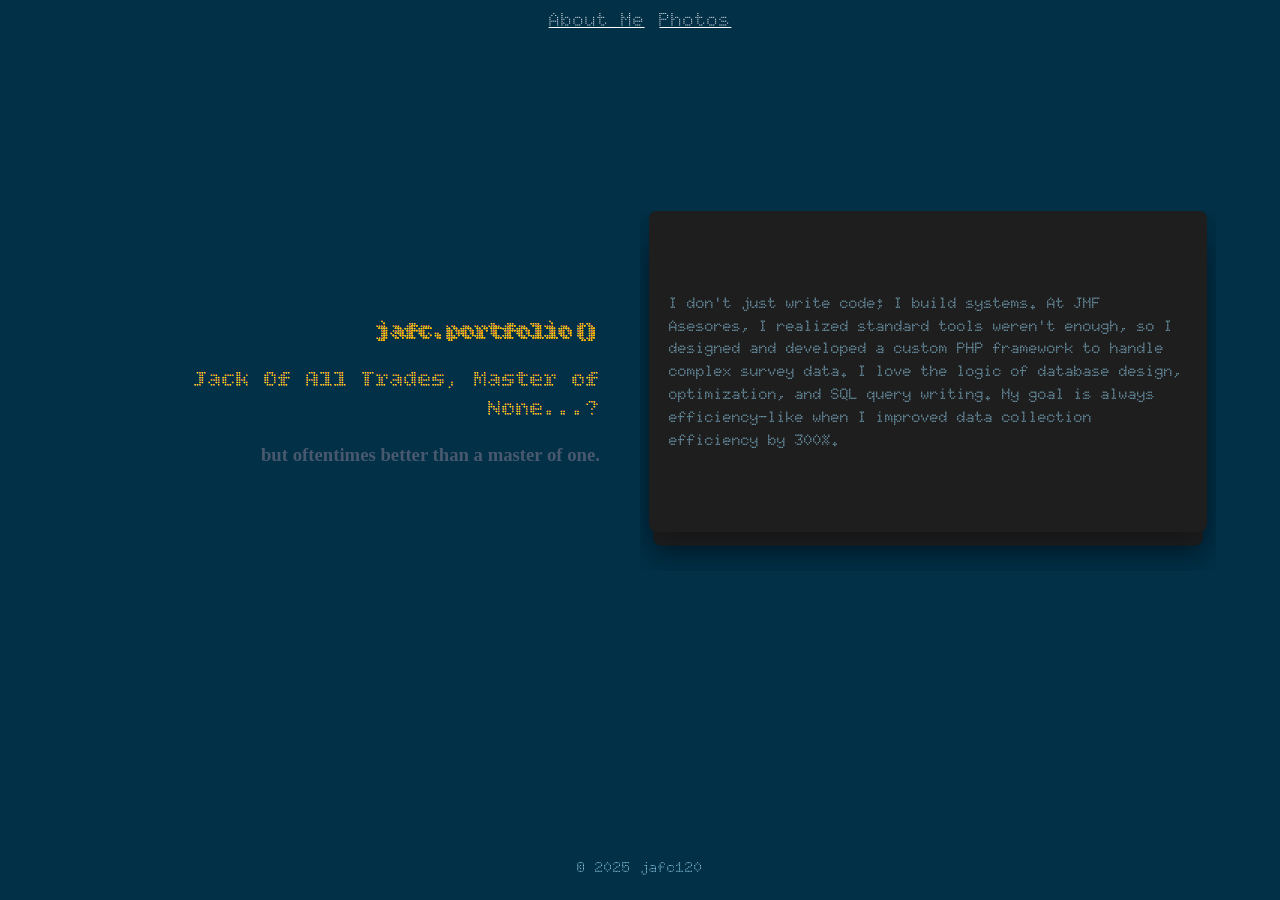
==== index.html @ a712bf57 "Refactor portfolio layout and enhance functionality with new components and styles" ====
<!DOCTYPE html>
<html lang="en">
<head>
    <meta charset="UTF-8">
    <meta name="viewport" content="width=device-width, initial-scale=1.0">
    <meta name="keywords" content="photography, wallpaper, portfolio, Jorge Flores Coronado, photo gallery, free downloads">
    <title>jafc.portfolio()</title>
    <link rel="stylesheet" href="./styles/style.css">
    <link rel="icon" type="image/x-icon" href="./assets/pixeled_phone.ico">
    <script defer src="./script/main.js"></script>
    <script src="components.js"></script>
</head>
<body>
    <app-navbar></app-navbar>
    <main class="construction about">
        <section class="intro">
            <h1>jafc.portfolio()</h1>
            <h2>Jack Of All Trades, Master of None...?</h2>
            <h3>but oftentimes better than a master of one.</h3>    
        </section>

        <section class="cards">
            <div class="code-block card">
                <p>I don't just write code; I build systems. At JMF Asesores, I realized standard tools weren't enough, so I designed and developed a custom PHP framework to handle complex survey data. I love the logic of database design, optimization, and SQL query writing. My goal is always efficiency—like when I improved data collection efficiency by 300%.</p>
            </div>
            <div class="code-block card">
                <p>Software doesn't exist in a vacuum. My background isn't just in syntax, but in strategy. I’ve led logistics for expeditions involving over 500 volunteers and managed social media strategies that boosted online presence by 60%. I understand that a great application must solve a business problem, whether that's reducing client downtime or streamlining inventory management.</p>
            </div>
            <div class="code-block card">
                <p>This site started as a place for my photography because I believe in the power of visuals. In my professional work, I apply this to UI/UX design. I led the complete redesign of a company website, focusing on responsiveness and accessibility. I bridge the gap between how an application works and how it feels.</p>
            </div>
        </section>
    </main>    

    <section class="gallery-wrapper" id="master-gallery-container">
    </section>
</body>
<footer>
    <p>© 2025 jafc120</p>
</footer>
</html>
---- styles/style.css ----
@import url("https://fonts.googleapis.com/css2?family=Bitcount+Ink:wght@100..900&family=Doto:wght@100..900&display=swap");
.code-block {
  background: #1e1e1e;
  color: #d4d4d4;
  font-family: "Fira Code", "Consolas", monospace;
  padding: 1rem;
  border-radius: 8px;
  overflow-x: auto;
  line-height: 1.5;
  font-size: 0.95rem;
  white-space: pre-wrap;
  word-break: break-word;
}
.code-block .keyword {
  color: #569cd6;
}
.code-block .string {
  color: #ce9178;
}
.code-block .function {
  color: #dcdcaa;
}
.code-block .comment {
  color: #6a9955;
  font-style: italic;
}
.code-block .number {
  color: #b5cea8;
}

html {
  background-color: #023047;
}

h1, h2 {
  font-family: "Bitcount Ink", system-ui;
  font-weight: 300;
}

h3 {
  color: rgba(128, 122, 142, 0.5607843137);
}

h1 {
  text-shadow: 2px 2px #FFB703;
}

span, p {
  font-family: "Doto", sans-serif;
  font-weight: 600;
  color: #8ECAE6;
}

a {
  font-family: "Doto", sans-serif;
}

nav {
  font-size: 1.2em;
}
nav a:hover {
  text-shadow: 2px 2px #FFB703;
  font-size: 1.25em;
  transition: all 0.2s ease-in-out;
}

body {
  display: flex;
  justify-content: center;
  flex-direction: column;
  align-items: center;
}
body .construction {
  width: 90vw;
}
body .construction span {
  margin: 5px 0;
}
body .construction code {
  font-family: "Doto", sans-serif;
  background-color: none;
}
body .about {
  display: grid;
  grid-template-columns: 1fr 1fr;
  margin: 20vh 0;
}
body .about .intro {
  margin: auto 40px;
  text-align: right;
}
body .about .cards {
  position: relative;
  height: 360px;
  overflow: hidden;
}
body .about .cards .card {
  position: absolute;
  left: 0;
  right: 0;
  margin: 0 auto;
  width: 90%;
  max-width: 560px;
  padding: 20px;
  border-radius: 8px;
  box-shadow: 0 10px 30px rgba(0, 0, 0, 0.25);
  transition: transform 320ms cubic-bezier(0.2, 0.9, 0.2, 1), opacity 320ms ease, z-index 0ms linear 320ms;
  will-change: transform, opacity;
  pointer-events: none;
}
body .about .cards .card:first-child {
  pointer-events: auto;
}
body .about .cards .card:nth-child(1) {
  transform: translateY(0) scale(1);
  z-index: 6;
  opacity: 1;
}
body .about .cards .card:nth-child(2) {
  transform: translateY(16px) scale(0.985);
  z-index: 5;
  opacity: 0.95;
}
body .about .cards .card:nth-child(3) {
  transform: translateY(34px) scale(0.97);
  z-index: 4;
  opacity: 0.9;
}
body .about .cards .card:nth-child(4) {
  transform: translateY(54px) scale(0.955);
  z-index: 3;
  opacity: 0.8;
}
body .about .cards .card:nth-child(n+5) {
  transform: translateY(74px) scale(0.94);
  z-index: 2;
  opacity: 0.7;
}
body .about .cards.is-animating .card {
  transition-duration: 360ms;
}
body .gallery-wrapper {
  width: 90vw;
  margin: 0 auto;
}
@media (min-width: 700px) {
  body .gallery-wrapper {
    display: flex;
    gap: 4vw;
  }
}
@media (min-width: 700px) {
  body .gallery-wrapper .gallery-section {
    width: 25vw;
    display: flex;
    flex-direction: column;
  }
}
body .gallery-wrapper .gallery-section .gallery-header {
  display: flex;
  justify-content: space-between;
  align-items: center;
}
body .gallery-wrapper .gallery-section .gallery-header h1 {
  font-size: 2.5em;
}
body .gallery-wrapper .gallery-section .gallery-header .scroll-btn {
  background-color: rgb(3.397260274, 81.5342465753, 120.602739726);
  color: #8ECAE6;
  border: none;
  width: 40px;
  height: 40px;
  border-radius: 50%;
  font-size: 1.2em;
  cursor: pointer;
  margin-left: 10px;
  transition: background-color 0.2s;
}
body .gallery-wrapper .gallery-section .gallery-header .scroll-btn:hover {
  background-color: #FB8500;
  color: #023047;
}
body .gallery-wrapper .gallery-section .gallery-scroller {
  display: flex;
  overflow-x: scroll;
  scroll-snap-type: x mandatory;
  padding: 0 20px;
  flex-wrap: nowrap;
  -ms-overflow-style: none;
  scrollbar-width: none;
}
body .gallery-wrapper .gallery-section .gallery-scroller::-webkit-scrollbar {
  display: none;
}
body .gallery-wrapper .gallery-section .gallery-scroller .gallery-item {
  flex-shrink: 0;
  width: 100%;
  height: 100%;
  scroll-snap-align: center;
  background-color: rgb(2.698630137, 64.7671232877, 95.801369863);
  border-radius: 10px 10px 0 0;
  overflow: hidden;
  display: flex;
  flex-direction: column;
}
body .gallery-wrapper .gallery-section .gallery-scroller .gallery-item img {
  width: 100%;
  height: 100%;
  object-fit: cover;
}
body .gallery-wrapper .gallery-section .gallery-scroller .gallery-item .download-btn {
  padding: 10px;
  background-color: #FB8500;
  color: #023047;
  text-align: center;
  text-decoration: none;
  font-weight: 600;
  opacity: 0.8;
  transition: opacity 0.3s;
}
body .gallery-wrapper .gallery-section .gallery-scroller .gallery-item .download-btn:hover {
  opacity: 1;
}

footer {
  text-align: center;
  padding: 10px 0;
  color: #8ECAE6;
  font-family: "Doto", sans-serif;
  font-size: 0.9em;
  margin-top: 20px;
  position: fixed;
  bottom: 0;
}/*# sourceMappingURL=style.css.map */
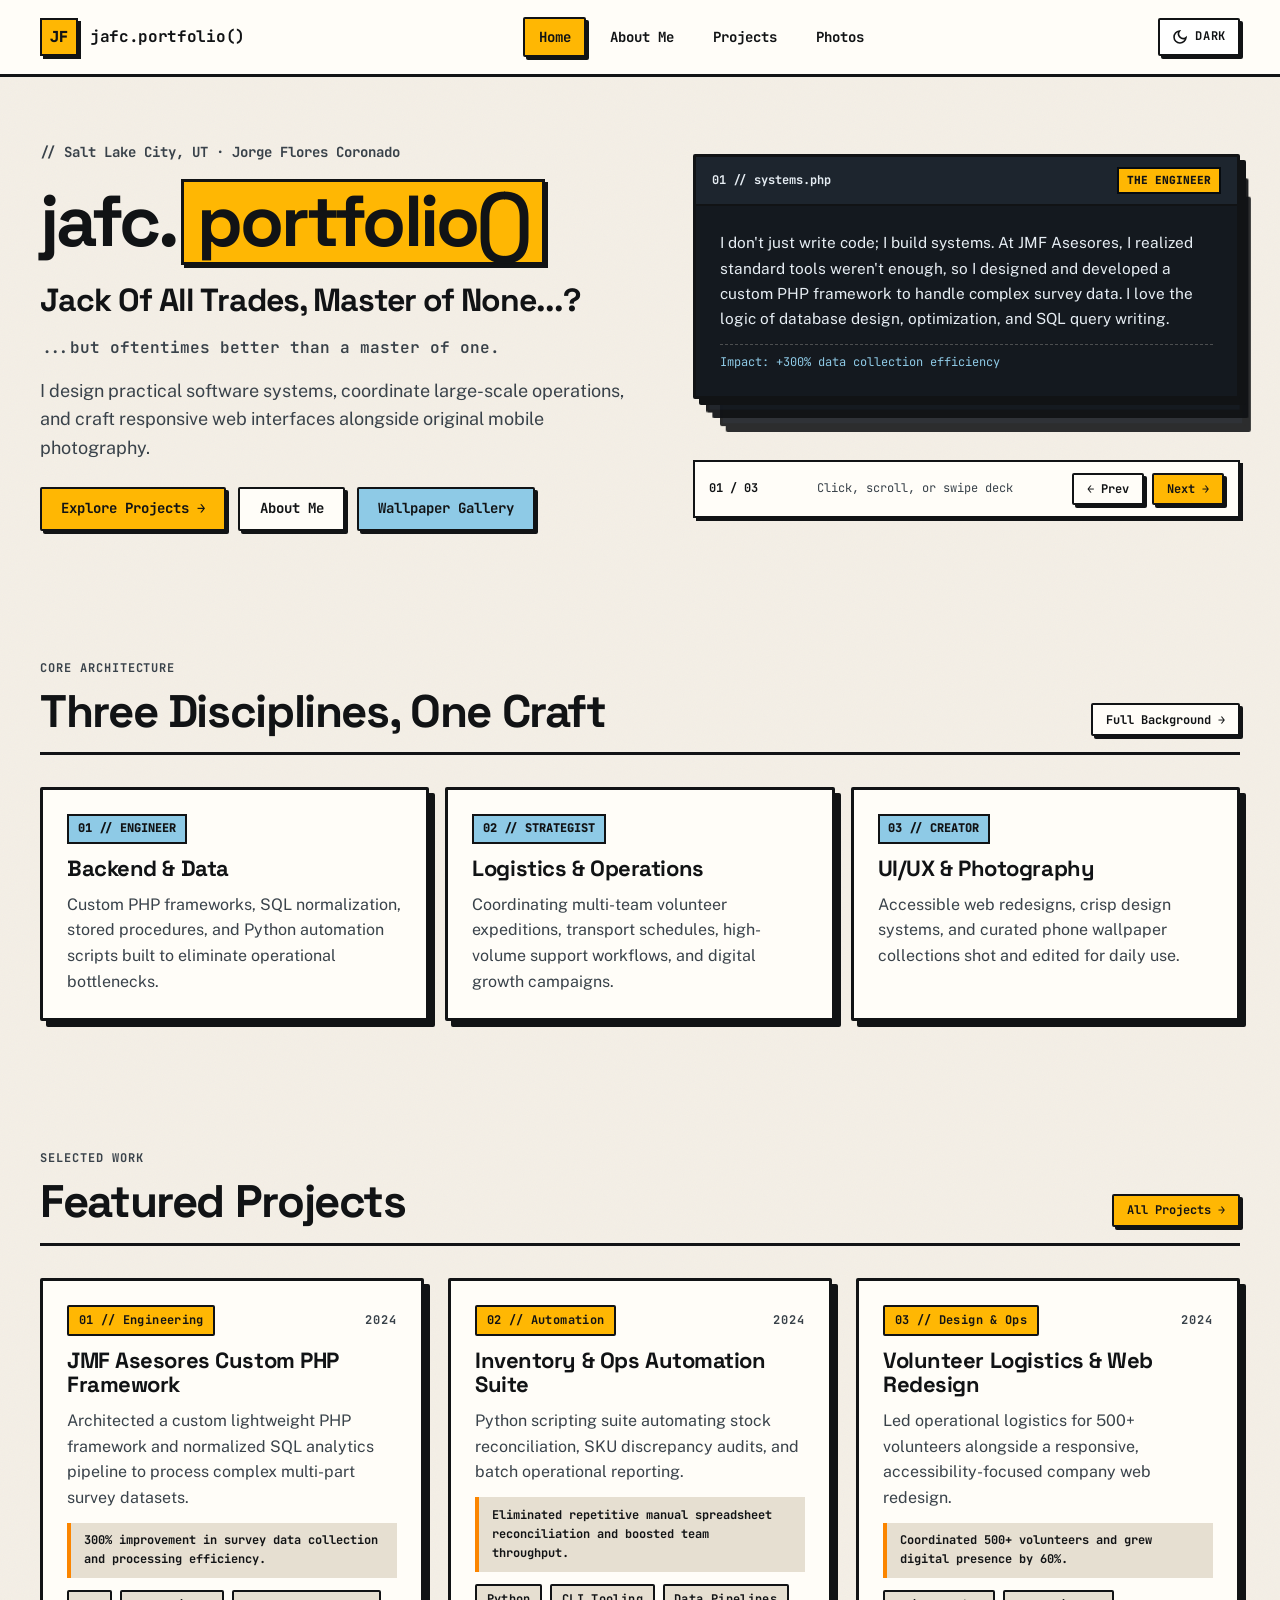
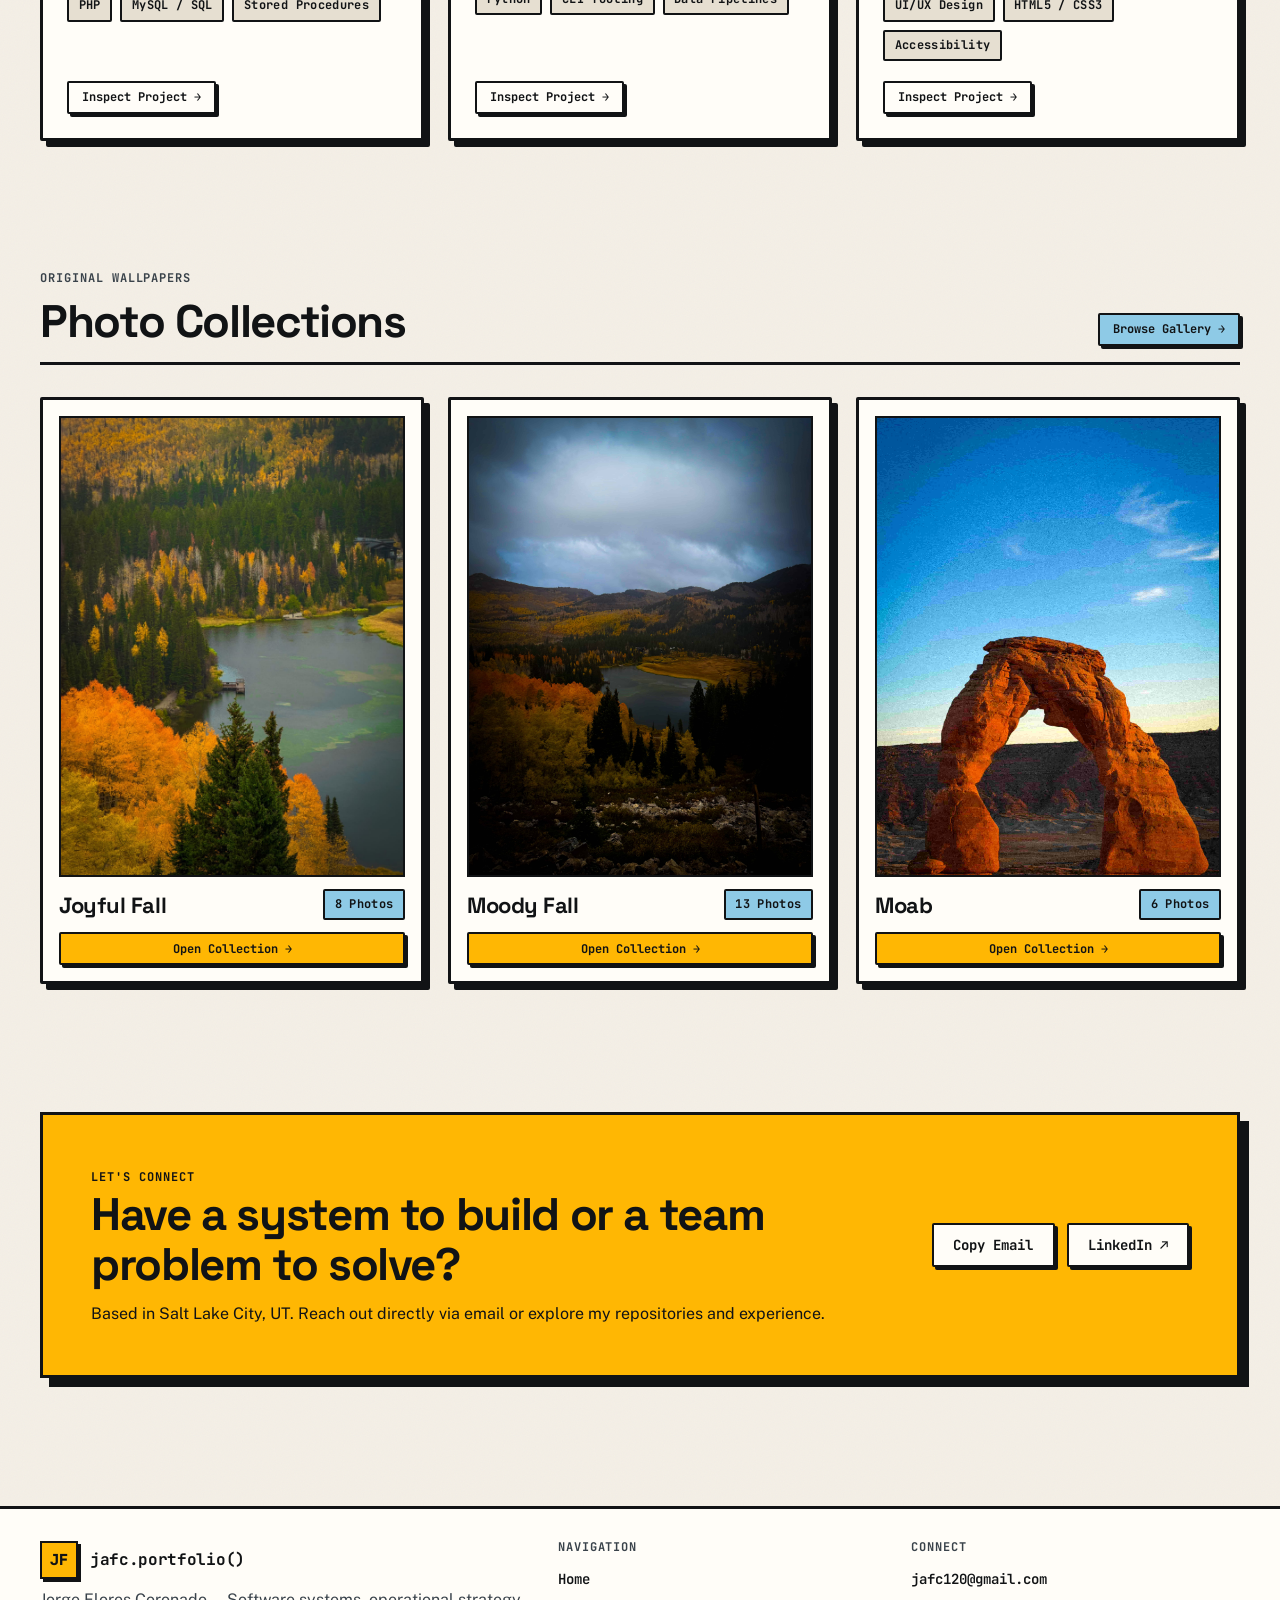
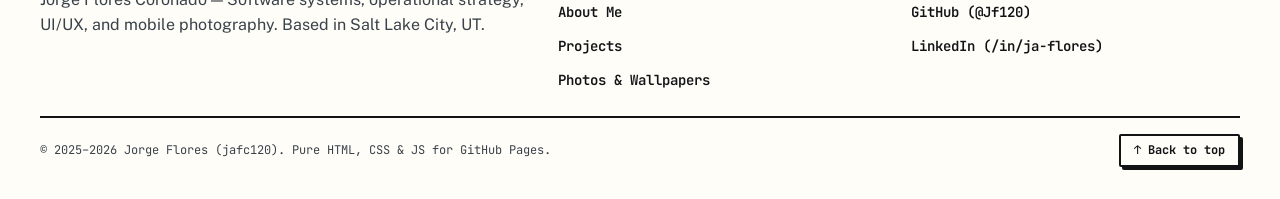
==== commit 94173ce8: "feat: rebuild portfolio with Neo-Brutalist CSS, light/dark mode, About Me and Projects pages" ====
--- a/index.html
+++ b/index.html
@@ -1,41 +1,210 @@
 <!DOCTYPE html>
-<html lang="en">
+<html lang="en" id="top">
 <head>
-    <meta charset="UTF-8">
-    <meta name="viewport" content="width=device-width, initial-scale=1.0">
-    <meta name="keywords" content="photography, wallpaper, portfolio, Jorge Flores Coronado, photo gallery, free downloads">
-    <title>jafc.portfolio()</title>
-    <link rel="stylesheet" href="./styles/style.css">
-    <link rel="icon" type="image/x-icon" href="./assets/pixeled_phone.ico">
-    <script defer src="./script/main.js"></script>
-    <script src="components.js"></script>
+  <meta charset="UTF-8">
+  <meta name="viewport" content="width=device-width, initial-scale=1.0">
+  <meta name="description" content="Jorge Flores Coronado (jafc120) — Software engineer, operational strategist, UI/UX designer, and mobile photographer based in Salt Lake City, UT.">
+  <meta name="keywords" content="Jorge Flores Coronado, jafc120, portfolio, software engineer, neo brutalist, photography, wallpapers, full stack">
+  <title>Home | jafc.portfolio() — Jorge Flores</title>
+  <link rel="icon" type="image/x-icon" href="./assets/pixeled_phone.ico">
+  <link rel="preconnect" href="https://fonts.googleapis.com">
+  <link rel="preconnect" href="https://fonts.gstatic.com" crossorigin>
+  <link rel="stylesheet" href="https://fonts.googleapis.com/css2?family=JetBrains+Mono:wght@500;700;800&family=Public+Sans:wght@400;500;600;700&family=Space+Grotesk:wght@600;700&display=swap">
+  <script src="./js/theme.js"></script>
+  <link rel="stylesheet" href="./css/tokens.css">
+  <link rel="stylesheet" href="./css/base.css">
+  <link rel="stylesheet" href="./css/components.css">
+  <link rel="stylesheet" href="./css/pages.css">
+  <script defer src="./js/utils.js"></script>
+  <script defer src="./js/components.js"></script>
+  <script defer src="./js/card-stack.js"></script>
+  <script defer src="./js/home.js"></script>
 </head>
 <body>
-    <app-navbar></app-navbar>
-    <main class="construction about">
-        <section class="intro">
-            <h1>jafc.portfolio()</h1>
-            <h2>Jack Of All Trades, Master of None...?</h2>
-            <h3>but oftentimes better than a master of one.</h3>    
-        </section>
-
-        <section class="cards">
-            <div class="code-block card">
-                <p>I don't just write code; I build systems. At JMF Asesores, I realized standard tools weren't enough, so I designed and developed a custom PHP framework to handle complex survey data. I love the logic of database design, optimization, and SQL query writing. My goal is always efficiency—like when I improved data collection efficiency by 300%.</p>
+  <a class="skip-link" href="#main-content">Skip to main content</a>
+  <app-navbar></app-navbar>
+
+  <main id="main-content">
+    <section class="hero-section">
+      <div class="container hero-grid">
+        <div class="hero-copy">
+          <span class="hero-kicker">// Salt Lake City, UT · Jorge Flores Coronado</span>
+          <h1 class="hero-title">
+            jafc.<span class="hero-title-mark">portfolio()</span>
+          </h1>
+          <h2 class="hero-subtitle">Jack Of All Trades, Master of None...?</h2>
+          <p class="hero-tagline">...but oftentimes better than a master of one.</p>
+          <p class="hero-lead">
+            I design practical software systems, coordinate large-scale operations, and craft responsive
+            web interfaces alongside original mobile photography.
+          </p>
+          <div class="hero-cta-group">
+            <a class="btn btn-primary" href="./projects.html">Explore Projects →</a>
+            <a class="btn btn-surface" href="./about.html">About Me</a>
+            <a class="btn btn-secondary" href="./photos.html">Wallpaper Gallery</a>
+          </div>
+        </div>
+
+        <div class="card-stack-region" aria-label="Interactive discipline card deck">
+          <div class="cards" aria-live="polite" aria-label="Scroll, swipe, click, or use arrow keys to cycle cards">
+            <article class="card" data-card-index="01">
+              <div class="card-header-bar">
+                <span>01 // systems.php</span>
+                <span class="card-role-badge">THE ENGINEER</span>
+              </div>
+              <div class="card-body">
+                <p>
+                  I don't just write code; I build systems. At JMF Asesores, I realized standard tools
+                  weren't enough, so I designed and developed a custom PHP framework to handle complex
+                  survey data. I love the logic of database design, optimization, and SQL query writing.
+                </p>
+                <div class="card-metric-line">Impact: +300% data collection efficiency</div>
+              </div>
+            </article>
+
+            <article class="card" data-card-index="02">
+              <div class="card-header-bar">
+                <span>02 // logistics.ops</span>
+                <span class="card-role-badge">THE STRATEGIST</span>
+              </div>
+              <div class="card-body">
+                <p>
+                  Software doesn't exist in a vacuum. My background isn't just in syntax, but in strategy.
+                  I've led logistics for expeditions involving over 500 volunteers and managed social media
+                  strategies that boosted online presence by 60%.
+                </p>
+                <div class="card-metric-line">Impact: 500+ volunteers coordinated · 98% FCR</div>
+              </div>
+            </article>
+
+            <article class="card" data-card-index="03">
+              <div class="card-header-bar">
+                <span>03 // visual.css</span>
+                <span class="card-role-badge">THE CREATOR</span>
+              </div>
+              <div class="card-body">
+                <p>
+                  This site started as a place for my photography because I believe in the power of visuals.
+                  In my professional work, I apply this to UI/UX design—leading complete company website
+                  redesigns focused on responsiveness and accessibility.
+                </p>
+                <div class="card-metric-line">Focus: Accessible interfaces &amp; 27 mobile wallpapers</div>
+              </div>
+            </article>
+          </div>
+
+          <div class="deck-controls">
+            <span class="deck-counter" id="stack-counter">01 / 03</span>
+            <span class="deck-hint">Click, scroll, or swipe deck</span>
+            <div class="deck-btns">
+              <button type="button" id="stack-prev-btn" class="btn btn-sm btn-surface" aria-label="Previous discipline card">
+                ← Prev
+              </button>
+              <button type="button" id="stack-next-btn" class="btn btn-sm btn-primary" aria-label="Next discipline card">
+                Next →
+              </button>
             </div>
-            <div class="code-block card">
-                <p>Software doesn't exist in a vacuum. My background isn't just in syntax, but in strategy. I’ve led logistics for expeditions involving over 500 volunteers and managed social media strategies that boosted online presence by 60%. I understand that a great application must solve a business problem, whether that's reducing client downtime or streamlining inventory management.</p>
-            </div>
-            <div class="code-block card">
-                <p>This site started as a place for my photography because I believe in the power of visuals. In my professional work, I apply this to UI/UX design. I led the complete redesign of a company website, focusing on responsiveness and accessibility. I bridge the gap between how an application works and how it feels.</p>
-            </div>
-        </section>
-    </main>    
-
-    <section class="gallery-wrapper" id="master-gallery-container">
-    </section>
+          </div>
+        </div>
+      </div>
+    </section>
+
+    <section class="section" aria-labelledby="pillars-heading">
+      <div class="container">
+        <div class="section-header">
+          <div class="section-header-copy">
+            <span class="eyebrow">Core Architecture</span>
+            <h2 id="pillars-heading">Three Disciplines, One Craft</h2>
+          </div>
+          <a class="btn btn-sm btn-surface" href="./about.html">Full Background →</a>
+        </div>
+
+        <div class="pillars-strip">
+          <article class="nb-card pillar-card">
+            <span class="pillar-index">01 // ENGINEER</span>
+            <h3>Backend &amp; Data</h3>
+            <p>
+              Custom PHP frameworks, SQL normalization, stored procedures, and Python automation scripts
+              built to eliminate operational bottlenecks.
+            </p>
+          </article>
+
+          <article class="nb-card pillar-card">
+            <span class="pillar-index">02 // STRATEGIST</span>
+            <h3>Logistics &amp; Operations</h3>
+            <p>
+              Coordinating multi-team volunteer expeditions, transport schedules, high-volume support
+              workflows, and digital growth campaigns.
+            </p>
+          </article>
+
+          <article class="nb-card pillar-card">
+            <span class="pillar-index">03 // CREATOR</span>
+            <h3>UI/UX &amp; Photography</h3>
+            <p>
+              Accessible web redesigns, crisp design systems, and curated phone wallpaper collections
+              shot and edited for daily use.
+            </p>
+          </article>
+        </div>
+      </div>
+    </section>
+
+    <section class="section" aria-labelledby="featured-projects-heading">
+      <div class="container">
+        <div class="section-header">
+          <div class="section-header-copy">
+            <span class="eyebrow">Selected Work</span>
+            <h2 id="featured-projects-heading">Featured Projects</h2>
+          </div>
+          <a class="btn btn-sm btn-primary" href="./projects.html">All Projects →</a>
+        </div>
+
+        <div class="featured-grid" id="home-featured-projects">
+          <div class="nb-card"><p>Loading featured projects...</p></div>
+        </div>
+      </div>
+    </section>
+
+    <section class="section" aria-labelledby="featured-photos-heading">
+      <div class="container">
+        <div class="section-header">
+          <div class="section-header-copy">
+            <span class="eyebrow">Original Wallpapers</span>
+            <h2 id="featured-photos-heading">Photo Collections</h2>
+          </div>
+          <a class="btn btn-sm btn-secondary" href="./photos.html">Browse Gallery →</a>
+        </div>
+
+        <div class="featured-grid" id="home-gallery-preview">
+          <div class="nb-card"><p>Loading wallpaper collections...</p></div>
+        </div>
+      </div>
+    </section>
+
+    <section class="section" aria-label="Contact call to action">
+      <div class="container">
+        <div class="cta-banner">
+          <div>
+            <span class="eyebrow" style="color: #111315;">Let's Connect</span>
+            <h2>Have a system to build or a team problem to solve?</h2>
+            <p style="margin-top: 0.75rem;">
+              Based in Salt Lake City, UT. Reach out directly via email or explore my repositories and experience.
+            </p>
+          </div>
+          <div class="cta-actions">
+            <button type="button" class="btn btn-surface" data-copy-email="jafc120@gmail.com">
+              Copy Email
+            </button>
+            <a class="btn btn-surface" href="https://www.linkedin.com/in/ja-flores/" target="_blank" rel="noopener noreferrer">
+              LinkedIn ↗
+            </a>
+          </div>
+        </div>
+      </div>
+    </section>
+  </main>
+
+  <app-footer></app-footer>
 </body>
-<footer>
-    <p>© 2025 jafc120</p>
-</footer>
 </html>
--- a/css/tokens.css
+++ b/css/tokens.css
@@ -0,0 +1,116 @@
+/* ==========================================================================
+   Design Tokens — Neo-Brutalist Portfolio System
+   Light ("Warm Paper & Ink") & Dark ("Abyssal Slate & Amber") Themes
+   ========================================================================== */
+
+:root {
+  /* Typography */
+  --font-display: 'Space Grotesk', system-ui, -apple-system, sans-serif;
+  --font-body: 'Public Sans', system-ui, -apple-system, sans-serif;
+  --font-mono: 'JetBrains Mono', ui-monospace, 'Cascadia Code', monospace;
+
+  /* Type Scale */
+  --text-xs: 0.75rem;
+  --text-sm: 0.875rem;
+  --text-base: 1rem;
+  --text-lg: 1.125rem;
+  --text-xl: 1.375rem;
+  --text-2xl: clamp(1.5rem, 2.5vw, 2rem);
+  --text-3xl: clamp(2rem, 4vw, 2.85rem);
+  --text-hero: clamp(2.5rem, 6vw, 4.5rem);
+
+  /* Spacing Scale */
+  --space-1: 0.25rem;
+  --space-2: 0.5rem;
+  --space-3: 0.75rem;
+  --space-4: 1rem;
+  --space-5: 1.5rem;
+  --space-6: 2rem;
+  --space-8: 3rem;
+  --space-10: 4rem;
+  --space-12: 5.5rem;
+
+  /* Layout */
+  --container-max: 1200px;
+  --header-height: 74px;
+
+  /* Neo-Brutalist Geometry */
+  --border-width: 2.5px;
+  --border-heavy: 3px;
+  --radius-none: 0px;
+  --radius-sm: 2px;
+  --radius-md: 4px;
+
+  /* Shadows */
+  --shadow-sm: 3px 3px 0 var(--shadow-color);
+  --shadow-md: 6px 6px 0 var(--shadow-color);
+  --shadow-lg: 9px 9px 0 var(--shadow-color);
+  --shadow-hover: 8px 8px 0 var(--shadow-color);
+
+  /* Transitions */
+  --ease-snappy: cubic-bezier(0.2, 0.9, 0.2, 1);
+  --transition-fast: 140ms var(--ease-snappy);
+  --transition-med: 260ms var(--ease-snappy);
+
+  /* Brand Accents (Consistent High-Contrast Identity) */
+  --accent-amber: #ffb703;
+  --accent-orange: #fb8500;
+  --accent-sky: #8ecae6;
+  --accent-teal: #219ebc;
+  --accent-navy: #023047;
+  --accent-green: #2a9d8f;
+  --accent-red: #e63946;
+
+  /* Default Light Theme Tokens */
+  --bg-page: #f4efe6;
+  --bg-surface: #fffdf8;
+  --bg-muted: #e6dfd1;
+  --bg-elevated: #ffffff;
+
+  --ink-primary: #111315;
+  --ink-secondary: #39424a;
+  --ink-on-accent: #111315;
+  --ink-on-dark: #f4efe6;
+
+  --border-color: #111315;
+  --shadow-color: #111315;
+
+  --focus-ring: #fb8500;
+
+  /* Code Window Tokens */
+  --code-bg: #14191f;
+  --code-header: #1d252e;
+  --code-text: #e6edf3;
+  --code-comment: #7d9685;
+  --code-keyword: #8ecae6;
+  --code-string: #ffb703;
+  --code-function: #fb8500;
+  --code-number: #b5cea8;
+}
+
+/* Dark Theme — Abyssal Navy-Slate & Warm Bone Ink (Zero Purple) */
+[data-theme='dark'] {
+  --bg-page: #13202b;
+  --bg-surface: #1b2c3b;
+  --bg-muted: #22384b;
+  --bg-elevated: #203445;
+
+  --ink-primary: #f1ece1;
+  --ink-secondary: #b7cad8;
+  --ink-on-accent: #111315;
+  --ink-on-dark: #f1ece1;
+
+  --border-color: #e6e0d2;
+  --shadow-color: #060b10;
+
+  --focus-ring: #ffb703;
+
+  --code-bg: #0c141b;
+  --code-header: #15232f;
+  --code-text: #f1ece1;
+  --code-comment: #88a496;
+  --code-keyword: #8ecae6;
+  --code-string: #ffb703;
+  --code-function: #fb8500;
+  --code-number: #b8d8be;
+}
--- a/css/base.css
+++ b/css/base.css
@@ -0,0 +1,184 @@
+/* ==========================================================================
+   Base Reset, Paper Texture, Typography & Accessibility Utilities
+   ========================================================================== */
+
+*,
+*::before,
+*::after {
+  box-sizing: border-box;
+}
+
+html {
+  font-size: 16px;
+  scroll-behavior: smooth;
+  -webkit-text-size-adjust: 100%;
+  background-color: var(--bg-page);
+  color: var(--ink-primary);
+}
+
+body {
+  margin: 0;
+  min-height: 100vh;
+  display: flex;
+  flex-direction: column;
+  font-family: var(--font-body);
+  font-size: var(--text-base);
+  line-height: 1.6;
+  color: var(--ink-primary);
+  background-color: var(--bg-page);
+  /* Subtle archival grain texture — crisp tactile paper feel without grid lines */
+  background-image: url("data:image/svg+xml,%3Csvg xmlns='http://www.w3.org/2000/svg' width='160' height='160' viewBox='0 0 160 160'%3E%3Cfilter id='n'%3E%3CfeTurbulence type='fractalNoise' baseFrequency='0.85' numOctaves='2' stitchTiles='stitch'/%3E%3C/filter%3E%3Crect width='160' height='160' filter='url(%23n)' opacity='0.035'/%3E%3C/svg%3E");
+  overflow-x: hidden;
+}
+
+main {
+  flex: 1 0 auto;
+  width: 100%;
+}
+
+img,
+picture,
+svg {
+  display: block;
+  max-width: 100%;
+}
+
+button,
+input,
+select,
+textarea {
+  font: inherit;
+  color: inherit;
+}
+
+button {
+  cursor: pointer;
+}
+
+/* Typography Hierarchy */
+h1,
+h2,
+h3,
+h4 {
+  margin: 0;
+  font-family: var(--font-display);
+  font-weight: 700;
+  line-height: 1.1;
+  letter-spacing: -0.03em;
+  color: var(--ink-primary);
+}
+
+h1 {
+  font-size: var(--text-hero);
+}
+
+h2 {
+  font-size: var(--text-3xl);
+}
+
+h3 {
+  font-size: var(--text-xl);
+  letter-spacing: -0.02em;
+}
+
+h4 {
+  font-size: var(--text-lg);
+  letter-spacing: -0.015em;
+}
+
+p {
+  margin: 0;
+  color: var(--ink-secondary);
+}
+
+a {
+  color: inherit;
+  text-decoration-thickness: 2px;
+  text-underline-offset: 3px;
+}
+
+code,
+pre,
+kbd {
+  font-family: var(--font-mono);
+}
+
+ul,
+ol {
+  margin: 0;
+  padding: 0;
+}
+
+/* Focus & Accessibility */
+:focus-visible {
+  outline: 3px solid var(--focus-ring);
+  outline-offset: 3px;
+}
+
+.skip-link {
+  position: absolute;
+  left: -9999px;
+  top: var(--space-3);
+  z-index: 9999;
+  padding: var(--space-3) var(--space-5);
+  background: var(--accent-amber);
+  color: var(--ink-on-accent);
+  font-family: var(--font-mono);
+  font-weight: 700;
+  border: var(--border-heavy) solid var(--border-color);
+  box-shadow: var(--shadow-sm);
+  text-decoration: none;
+}
+
+.skip-link:focus {
+  left: var(--space-4);
+}
+
+.sr-only {
+  position: absolute;
+  width: 1px;
+  height: 1px;
+  padding: 0;
+  margin: -1px;
+  overflow: hidden;
+  clip: rect(0, 0, 0, 0);
+  white-space: nowrap;
+  border: 0;
+}
+
+/* Layout Containers */
+.container {
+  width: min(var(--container-max), calc(100% - 2rem));
+  margin-inline: auto;
+}
+
+@media (min-width: 768px) {
+  .container {
+    width: min(var(--container-max), calc(100% - 3rem));
+  }
+}
+
+.section {
+  padding-block: var(--space-8);
+}
+
+@media (min-width: 768px) {
+  .section {
+    padding-block: var(--space-10);
+  }
+}
+
+/* Reduced Motion */
+@media (prefers-reduced-motion: reduce) {
+  html {
+    scroll-behavior: auto;
+  }
+
+  *,
+  *::before,
+  *::after {
+    animation-duration: 0.01ms !important;
+    animation-iteration-count: 1 !important;
+    transition-duration: 0.01ms !important;
+  }
+}
--- a/css/components.css
+++ b/css/components.css
@@ -0,0 +1,602 @@
+/* ==========================================================================
+   Reusable Neo-Brutalist Components
+   ========================================================================== */
+
+/* --- Site Header & Navbar --- */
+.site-header {
+  position: sticky;
+  top: 0;
+  z-index: 100;
+  background-color: var(--bg-surface);
+  border-bottom: var(--border-heavy) solid var(--border-color);
+}
+
+.navbar {
+  display: flex;
+  align-items: center;
+  justify-content: space-between;
+  gap: var(--space-3);
+  min-height: var(--header-height);
+  padding-block: var(--space-2);
+}
+
+.brand-link {
+  display: inline-flex;
+  align-items: center;
+  gap: var(--space-3);
+  text-decoration: none;
+  font-family: var(--font-mono);
+  font-weight: 700;
+  font-size: 1rem;
+  letter-spacing: -0.02em;
+  color: var(--ink-primary);
+  flex-shrink: 0;
+}
+
+.brand-mark {
+  display: inline-flex;
+  align-items: center;
+  justify-content: center;
+  width: 38px;
+  height: 38px;
+  background-color: var(--accent-amber);
+  color: var(--ink-on-accent);
+  border: var(--border-width) solid var(--border-color);
+  box-shadow: var(--shadow-sm);
+  font-family: var(--font-mono);
+  font-weight: 800;
+  font-size: 0.95rem;
+  transition: transform var(--transition-fast), box-shadow var(--transition-fast);
+}
+
+.brand-link:hover .brand-mark {
+  transform: translate(-2px, -2px);
+  box-shadow: 5px 5px 0 var(--shadow-color);
+}
+
+.brand-text {
+  display: inline-block;
+}
+
+@media (max-width: 374px) {
+  .brand-text {
+    font-size: 0.85rem;
+  }
+
+  .brand-link {
+    gap: var(--space-2);
+  }
+}
+
+.nav-actions {
+  display: flex;
+  align-items: center;
+  gap: var(--space-2);
+}
+
+.nav-links {
+  display: none;
+  list-style: none;
+  align-items: center;
+  gap: var(--space-2);
+}
+
+.nav-link {
+  display: inline-flex;
+  align-items: center;
+  padding: 0.45rem 0.85rem;
+  font-family: var(--font-mono);
+  font-size: var(--text-sm);
+  font-weight: 700;
+  text-decoration: none;
+  color: var(--ink-primary);
+  border: var(--border-width) solid transparent;
+  border-radius: var(--radius-sm);
+  transition: transform var(--transition-fast), background-color var(--transition-fast),
+    box-shadow var(--transition-fast), border-color var(--transition-fast);
+}
+
+.nav-link:hover {
+  background-color: var(--bg-muted);
+  border-color: var(--border-color);
+  transform: translate(-1px, -1px);
+  box-shadow: var(--shadow-sm);
+}
+
+.nav-link[aria-current='page'] {
+  background-color: var(--accent-amber);
+  color: var(--ink-on-accent);
+  border-color: var(--border-color);
+  box-shadow: var(--shadow-sm);
+}
+
+@media (min-width: 820px) {
+  .nav-links {
+    display: flex;
+  }
+
+  .menu-toggle-btn {
+    display: none !important;
+  }
+}
+
+/* Mobile Navigation Drawer */
+.mobile-drawer {
+  display: none;
+  background-color: var(--bg-page);
+  border-top: var(--border-heavy) solid var(--border-color);
+  border-bottom: var(--border-heavy) solid var(--border-color);
+  padding-block: var(--space-4);
+}
+
+.mobile-drawer.is-open {
+  display: block;
+}
+
+@media (min-width: 820px) {
+  .mobile-drawer {
+    display: none !important;
+  }
+}
+
+.mobile-nav-links {
+  display: flex;
+  flex-direction: column;
+  gap: var(--space-2);
+  list-style: none;
+}
+
+.mobile-nav-links .nav-link {
+  width: 100%;
+  justify-content: space-between;
+  padding: 0.75rem 1rem;
+  background-color: var(--bg-surface);
+  border-color: var(--border-color);
+  box-shadow: var(--shadow-sm);
+}
+
+.mobile-nav-links .nav-link[aria-current='page'] {
+  background-color: var(--accent-amber);
+  color: var(--ink-on-accent);
+}
+
+/* --- Theme Toggle Button --- */
+.theme-toggle {
+  display: inline-flex;
+  align-items: center;
+  gap: 0.45rem;
+  padding: 0.45rem 0.75rem;
+  background-color: var(--bg-elevated);
+  color: var(--ink-primary);
+  border: var(--border-width) solid var(--border-color);
+  border-radius: var(--radius-sm);
+  box-shadow: var(--shadow-sm);
+  font-family: var(--font-mono);
+  font-size: var(--text-xs);
+  font-weight: 700;
+  text-transform: uppercase;
+  letter-spacing: 0.06em;
+  transition: transform var(--transition-fast), box-shadow var(--transition-fast),
+    background-color var(--transition-fast);
+}
+
+.theme-toggle:hover {
+  background-color: var(--accent-sky);
+  color: var(--ink-on-accent);
+  transform: translate(-2px, -2px);
+  box-shadow: 5px 5px 0 var(--shadow-color);
+}
+
+.theme-toggle:active {
+  transform: translate(2px, 2px);
+  box-shadow: none;
+}
+
+.theme-toggle svg {
+  width: 16px;
+  height: 16px;
+  flex-shrink: 0;
+}
+
+.menu-toggle-btn {
+  display: inline-flex;
+  align-items: center;
+  gap: 0.4rem;
+  padding: 0.45rem 0.8rem;
+  background-color: var(--accent-amber);
+  color: var(--ink-on-accent);
+  border: var(--border-width) solid var(--border-color);
+  border-radius: var(--radius-sm);
+  box-shadow: var(--shadow-sm);
+  font-family: var(--font-mono);
+  font-size: var(--text-xs);
+  font-weight: 700;
+  text-transform: uppercase;
+  letter-spacing: 0.06em;
+  transition: transform var(--transition-fast), box-shadow var(--transition-fast);
+}
+
+.menu-toggle-btn:active {
+  transform: translate(2px, 2px);
+  box-shadow: none;
+}
+
+/* --- Tactile Neo-Brutalist Buttons --- */
+.btn {
+  display: inline-flex;
+  align-items: center;
+  justify-content: center;
+  gap: var(--space-2);
+  padding: 0.72rem 1.2rem;
+  background-color: var(--bg-surface);
+  color: var(--ink-primary);
+  border: var(--border-width) solid var(--border-color);
+  border-radius: var(--radius-sm);
+  box-shadow: var(--shadow-sm);
+  font-family: var(--font-mono);
+  font-size: var(--text-sm);
+  font-weight: 700;
+  text-decoration: none;
+  line-height: 1.2;
+  transition: transform var(--transition-fast), box-shadow var(--transition-fast),
+    background-color var(--transition-fast), color var(--transition-fast);
+}
+
+.btn:hover {
+  transform: translate(-2px, -2px);
+  box-shadow: 5px 5px 0 var(--shadow-color);
+}
+
+.btn:active {
+  transform: translate(2px, 2px);
+  box-shadow: none;
+}
+
+.btn-primary {
+  background-color: var(--accent-amber);
+  color: var(--ink-on-accent);
+}
+
+.btn-primary:hover {
+  background-color: var(--accent-orange);
+}
+
+.btn-secondary {
+  background-color: var(--accent-sky);
+  color: var(--ink-on-accent);
+}
+
+.btn-accent {
+  background-color: var(--accent-orange);
+  color: var(--ink-on-accent);
+}
+
+.btn-surface {
+  background-color: var(--bg-surface);
+  color: var(--ink-primary);
+}
+
+.btn-surface:hover {
+  background-color: var(--bg-muted);
+}
+
+.btn-sm {
+  padding: 0.45rem 0.8rem;
+  font-size: var(--text-xs);
+}
+
+.btn-icon {
+  width: 42px;
+  height: 42px;
+  padding: 0;
+  font-size: 1.15rem;
+}
+
+/* --- Neo-Brutalist Cards & Surfaces --- */
+.nb-card {
+  background-color: var(--bg-surface);
+  border: var(--border-heavy) solid var(--border-color);
+  border-radius: var(--radius-sm);
+  box-shadow: var(--shadow-md);
+  padding: var(--space-5);
+}
+
+.nb-card--interactive {
+  transition: transform var(--transition-fast), box-shadow var(--transition-fast);
+}
+
+.nb-card--interactive:hover {
+  transform: translate(-2px, -2px);
+  box-shadow: var(--shadow-hover);
+}
+
+.nb-card--muted {
+  background-color: var(--bg-muted);
+}
+
+.nb-card--amber {
+  background-color: var(--accent-amber);
+  color: var(--ink-on-accent);
+}
+
+.nb-card--amber p,
+.nb-card--amber h2,
+.nb-card--amber h3,
+.nb-card--amber h4 {
+  color: var(--ink-on-accent);
+}
+
+/* --- Labels, Badges & Tags --- */
+.eyebrow {
+  display: inline-block;
+  font-family: var(--font-mono);
+  font-size: var(--text-xs);
+  font-weight: 700;
+  text-transform: uppercase;
+  letter-spacing: 0.08em;
+  color: var(--ink-secondary);
+}
+
+.tag-list {
+  display: flex;
+  flex-wrap: wrap;
+  gap: var(--space-2);
+  list-style: none;
+}
+
+.nb-tag {
+  display: inline-flex;
+  align-items: center;
+  gap: 0.35rem;
+  padding: 0.25rem 0.6rem;
+  background-color: var(--bg-muted);
+  color: var(--ink-primary);
+  border: 2px solid var(--border-color);
+  border-radius: var(--radius-sm);
+  font-family: var(--font-mono);
+  font-size: var(--text-xs);
+  font-weight: 700;
+  letter-spacing: 0.03em;
+}
+
+.nb-tag--amber {
+  background-color: var(--accent-amber);
+  color: var(--ink-on-accent);
+}
+
+.nb-tag--sky {
+  background-color: var(--accent-sky);
+  color: var(--ink-on-accent);
+}
+
+.nb-tag--orange {
+  background-color: var(--accent-orange);
+  color: var(--ink-on-accent);
+}
+
+.nb-tag--placeholder {
+  background-color: var(--bg-elevated);
+  border-style: dashed;
+}
+
+/* --- Code Window & Syntax Theme --- */
+.code-window {
+  background-color: var(--code-bg);
+  color: var(--code-text);
+  border: var(--border-heavy) solid var(--border-color);
+  border-radius: var(--radius-sm);
+  box-shadow: var(--shadow-md);
+  overflow: hidden;
+}
+
+.code-window-bar {
+  display: flex;
+  align-items: center;
+  justify-content: space-between;
+  gap: var(--space-3);
+  padding: 0.6rem 1rem;
+  background-color: var(--code-header);
+  border-bottom: 2px solid var(--border-color);
+  font-family: var(--font-mono);
+  font-size: var(--text-xs);
+  color: var(--code-text);
+}
+
+.window-dots {
+  display: inline-flex;
+  align-items: center;
+  gap: 6px;
+}
+
+.window-dot {
+  width: 11px;
+  height: 11px;
+  border: 1.5px solid #060b10;
+  display: inline-block;
+}
+
+.window-dot--orange { background-color: var(--accent-orange); }
+.window-dot--amber { background-color: var(--accent-amber); }
+.window-dot--sky { background-color: var(--accent-sky); }
+
+.code-block {
+  margin: 0;
+  padding: var(--space-5);
+  background: var(--code-bg);
+  color: var(--code-text);
+  font-family: var(--font-mono);
+  font-size: 0.9rem;
+  line-height: 1.65;
+  white-space: pre-wrap;
+  word-break: break-word;
+  overflow-x: auto;
+}
+
+.code-block .keyword { color: var(--code-keyword); font-weight: 700; }
+.code-block .string { color: var(--code-string); }
+.code-block .function { color: var(--code-function); }
+.code-block .comment { color: var(--code-comment); font-style: italic; }
+.code-block .number { color: var(--code-number); }
+
+/* --- Section Header Row --- */
+.section-header {
+  display: flex;
+  flex-wrap: wrap;
+  align-items: flex-end;
+  justify-content: space-between;
+  gap: var(--space-4);
+  margin-bottom: var(--space-6);
+  padding-bottom: var(--space-4);
+  border-bottom: var(--border-heavy) solid var(--border-color);
+}
+
+.section-header-copy {
+  display: flex;
+  flex-direction: column;
+  gap: var(--space-2);
+}
+
+/* --- Modals & Lightbox --- */
+.nb-modal-backdrop {
+  position: fixed;
+  inset: 0;
+  z-index: 500;
+  display: flex;
+  align-items: center;
+  justify-content: center;
+  padding: var(--space-4);
+  background-color: rgba(6, 11, 16, 0.78);
+}
+
+.nb-modal-backdrop[hidden] {
+  display: none;
+}
+
+.nb-modal {
+  width: min(760px, 100%);
+  max-height: 90vh;
+  overflow-y: auto;
+  background-color: var(--bg-surface);
+  color: var(--ink-primary);
+  border: var(--border-heavy) solid var(--border-color);
+  border-radius: var(--radius-sm);
+  box-shadow: var(--shadow-lg);
+}
+
+.nb-modal--wide {
+  width: min(920px, 100%);
+}
+
+.nb-modal-header {
+  display: flex;
+  align-items: center;
+  justify-content: space-between;
+  gap: var(--space-3);
+  padding: var(--space-4) var(--space-5);
+  background-color: var(--bg-muted);
+  border-bottom: var(--border-heavy) solid var(--border-color);
+}
+
+.nb-modal-body {
+  padding: var(--space-5);
+  display: flex;
+  flex-direction: column;
+  gap: var(--space-4);
+}
+
+/* --- Toast Notification --- */
+.nb-toast {
+  position: fixed;
+  right: var(--space-4);
+  bottom: var(--space-4);
+  z-index: 600;
+  padding: 0.75rem 1.1rem;
+  background-color: var(--accent-amber);
+  color: var(--ink-on-accent);
+  border: var(--border-heavy) solid var(--border-color);
+  border-radius: var(--radius-sm);
+  box-shadow: var(--shadow-md);
+  font-family: var(--font-mono);
+  font-size: var(--text-sm);
+  font-weight: 700;
+  transform: translateY(16px);
+  opacity: 0;
+  pointer-events: none;
+  transition: transform var(--transition-fast), opacity var(--transition-fast);
+}
+
+.nb-toast.is-visible {
+  transform: translateY(0);
+  opacity: 1;
+}
+
+/* --- Footer --- */
+.site-footer {
+  flex-shrink: 0;
+  margin-top: var(--space-10);
+  background-color: var(--bg-surface);
+  border-top: var(--border-heavy) solid var(--border-color);
+  padding-block: var(--space-6);
+}
+
+.footer-grid {
+  display: grid;
+  gap: var(--space-5);
+}
+
+@media (min-width: 768px) {
+  .footer-grid {
+    grid-template-columns: 1.5fr 1fr 1fr;
+    align-items: start;
+  }
+}
+
+.footer-brand {
+  display: flex;
+  flex-direction: column;
+  gap: var(--space-2);
+}
+
+.footer-heading {
+  font-family: var(--font-mono);
+  font-size: var(--text-xs);
+  font-weight: 700;
+  text-transform: uppercase;
+  letter-spacing: 0.08em;
+  color: var(--ink-secondary);
+  margin-bottom: var(--space-3);
+}
+
+.footer-links {
+  list-style: none;
+  display: flex;
+  flex-direction: column;
+  gap: var(--space-2);
+}
+
+.footer-links a {
+  font-family: var(--font-mono);
+  font-size: var(--text-sm);
+  font-weight: 600;
+  text-decoration: none;
+  color: var(--ink-primary);
+}
+
+.footer-links a:hover {
+  text-decoration: underline;
+  text-decoration-thickness: 2px;
+}
+
+.footer-bottom {
+  margin-top: var(--space-5);
+  padding-top: var(--space-4);
+  border-top: 2px solid var(--border-color);
+  display: flex;
+  flex-wrap: wrap;
+  align-items: center;
+  justify-content: space-between;
+  gap: var(--space-3);
+  font-family: var(--font-mono);
+  font-size: var(--text-xs);
+  color: var(--ink-secondary);
+}
--- a/css/pages.css
+++ b/css/pages.css
@@ -0,0 +1,873 @@
+/* ==========================================================================
+   Page-Specific Layouts (Home, About, Projects, Photos, 404)
+   ========================================================================== */
+
+/* ==========================================================================
+   HOME PAGE (index.html)
+   ========================================================================== */
+.hero-section {
+  padding-block: var(--space-6) var(--space-8);
+}
+
+@media (min-width: 960px) {
+  .hero-section {
+    padding-block: var(--space-10) var(--space-10);
+  }
+}
+
+.hero-grid {
+  display: grid;
+  gap: var(--space-8);
+  align-items: center;
+}
+
+@media (min-width: 960px) {
+  .hero-grid {
+    grid-template-columns: 1.05fr 0.95fr;
+    gap: var(--space-8);
+  }
+}
+
+.hero-copy {
+  display: flex;
+  flex-direction: column;
+  gap: var(--space-4);
+}
+
+.hero-kicker {
+  font-family: var(--font-mono);
+  font-size: var(--text-sm);
+  font-weight: 700;
+  color: var(--ink-secondary);
+}
+
+.hero-title {
+  font-size: var(--text-hero);
+  line-height: 1.02;
+  letter-spacing: -0.04em;
+  overflow-wrap: anywhere;
+}
+
+.hero-title-mark {
+  display: inline-block;
+  margin-left: 0.06em;
+  background-color: var(--accent-amber);
+  color: var(--ink-on-accent);
+  padding: 0.04em 0.18em;
+  border: var(--border-heavy) solid var(--border-color);
+  box-shadow: var(--shadow-sm);
+}
+
+.hero-subtitle {
+  font-family: var(--font-display);
+  font-size: var(--text-2xl);
+  font-weight: 700;
+  line-height: 1.2;
+  color: var(--ink-primary);
+}
+
+.hero-tagline {
+  font-family: var(--font-mono);
+  font-size: var(--text-base);
+  font-weight: 600;
+  color: var(--ink-secondary);
+}
+
+.hero-lead {
+  max-width: 56ch;
+  font-size: var(--text-lg);
+}
+
+.hero-cta-group {
+  display: flex;
+  flex-wrap: wrap;
+  gap: var(--space-3);
+  margin-top: var(--space-2);
+}
+
+/* Interactive Card Stack Region (Maintains .cards & .card structure from main.js) */
+.card-stack-region {
+  display: flex;
+  flex-direction: column;
+  gap: var(--space-4);
+}
+
+.cards {
+  position: relative;
+  min-height: 290px;
+  outline: none;
+}
+
+@media (max-width: 540px) {
+  .cards {
+    min-height: 355px;
+  }
+}
+
+.cards .card {
+  position: absolute;
+  inset-inline: 0;
+  top: 0;
+  margin-inline: auto;
+  width: 100%;
+  background-color: var(--code-bg);
+  color: var(--code-text);
+  border: var(--border-heavy) solid var(--border-color);
+  border-radius: var(--radius-sm);
+  box-shadow: var(--shadow-md);
+  overflow: hidden;
+  transition: transform 320ms var(--ease-snappy), opacity 320ms ease;
+  will-change: transform, opacity;
+  pointer-events: none;
+  user-select: none;
+}
+
+.cards .card:first-child {
+  pointer-events: auto;
+  cursor: pointer;
+}
+
+.cards .card:nth-child(1) {
+  transform: translate(0, 0) scale(1);
+  z-index: 6;
+  opacity: 1;
+}
+
+.cards .card:nth-child(2) {
+  transform: translate(8px, 16px) scale(0.98);
+  z-index: 5;
+  opacity: 0.94;
+}
+
+.cards .card:nth-child(3) {
+  transform: translate(16px, 32px) scale(0.96);
+  z-index: 4;
+  opacity: 0.88;
+}
+
+.cards .card:nth-child(4) {
+  transform: translate(24px, 48px) scale(0.94);
+  z-index: 3;
+  opacity: 0.8;
+}
+
+.cards .card:nth-child(n + 5) {
+  transform: translate(32px, 64px) scale(0.92);
+  z-index: 2;
+  opacity: 0.7;
+}
+
+.cards.is-animating .card {
+  transition-duration: 360ms;
+}
+
+.card-header-bar {
+  display: flex;
+  align-items: center;
+  justify-content: space-between;
+  gap: var(--space-3);
+  padding: 0.65rem 1rem;
+  background-color: var(--code-header);
+  border-bottom: 2px solid var(--border-color);
+  font-family: var(--font-mono);
+  font-size: var(--text-xs);
+  font-weight: 700;
+  color: var(--code-text);
+}
+
+.card-role-badge {
+  padding: 0.15rem 0.5rem;
+  background-color: var(--accent-amber);
+  color: var(--ink-on-accent);
+  border: 2px solid #060b10;
+  font-size: 0.7rem;
+  font-weight: 800;
+}
+
+.card-body {
+  padding: var(--space-5);
+  display: flex;
+  flex-direction: column;
+  gap: var(--space-3);
+}
+
+.card-body p {
+  color: var(--code-text);
+  font-size: 0.96rem;
+  line-height: 1.65;
+}
+
+.card-metric-line {
+  font-family: var(--font-mono);
+  font-size: var(--text-xs);
+  color: var(--accent-sky);
+  padding-top: var(--space-2);
+  border-top: 1px dashed rgba(241, 236, 225, 0.25);
+}
+
+.deck-controls {
+  display: flex;
+  flex-wrap: wrap;
+  align-items: center;
+  justify-content: space-between;
+  gap: var(--space-3);
+  margin-top: 0;
+  padding: 0.65rem 0.9rem;
+  background-color: var(--bg-surface);
+  border: var(--border-width) solid var(--border-color);
+  box-shadow: var(--shadow-sm);
+}
+
+.deck-counter {
+  font-family: var(--font-mono);
+  font-size: var(--text-xs);
+  font-weight: 700;
+}
+
+.deck-hint {
+  font-family: var(--font-mono);
+  font-size: var(--text-xs);
+  color: var(--ink-secondary);
+}
+
+.deck-btns {
+  display: flex;
+  align-items: center;
+  gap: var(--space-2);
+}
+
+/* Home Pillars Strip */
+.pillars-strip {
+  display: grid;
+  gap: var(--space-4);
+}
+
+@media (min-width: 768px) {
+  .pillars-strip {
+    grid-template-columns: repeat(3, 1fr);
+  }
+}
+
+.pillar-card {
+  display: flex;
+  flex-direction: column;
+  gap: var(--space-3);
+}
+
+.pillar-index {
+  display: inline-flex;
+  align-items: center;
+  justify-content: center;
+  width: fit-content;
+  padding: 0.2rem 0.55rem;
+  background-color: var(--accent-sky);
+  color: var(--ink-on-accent);
+  border: 2px solid var(--border-color);
+  font-family: var(--font-mono);
+  font-size: var(--text-xs);
+  font-weight: 800;
+}
+
+/* Home Featured Grids */
+.featured-grid {
+  display: grid;
+  gap: var(--space-5);
+}
+
+@media (min-width: 768px) {
+  .featured-grid {
+    grid-template-columns: repeat(3, 1fr);
+  }
+}
+
+.collection-preview-card {
+  display: flex;
+  flex-direction: column;
+  gap: var(--space-3);
+  padding: var(--space-4);
+}
+
+.collection-preview-thumb {
+  aspect-ratio: 3 / 4;
+  width: 100%;
+  overflow: hidden;
+  border: var(--border-width) solid var(--border-color);
+  background-color: var(--bg-muted);
+}
+
+.collection-preview-thumb img {
+  width: 100%;
+  height: 100%;
+  object-fit: cover;
+  transition: transform var(--transition-med);
+}
+
+.collection-preview-card:hover .collection-preview-thumb img {
+  transform: scale(1.04);
+}
+
+.collection-preview-meta {
+  display: flex;
+  align-items: center;
+  justify-content: space-between;
+  gap: var(--space-2);
+}
+
+/* CTA Banner */
+.cta-banner {
+  display: grid;
+  gap: var(--space-5);
+  align-items: center;
+  background-color: var(--accent-amber);
+  color: var(--ink-on-accent);
+  border: var(--border-heavy) solid var(--border-color);
+  box-shadow: var(--shadow-lg);
+  padding: var(--space-6);
+}
+
+@media (min-width: 768px) {
+  .cta-banner {
+    grid-template-columns: 1.4fr auto;
+    padding: var(--space-8);
+  }
+}
+
+.cta-banner h2,
+.cta-banner p {
+  color: var(--ink-on-accent);
+}
+
+.cta-actions {
+  display: flex;
+  flex-wrap: wrap;
+  gap: var(--space-3);
+}
+
+/* ==========================================================================
+   PAGE HEADER (Shared across About, Projects, Photos)
+   ========================================================================== */
+.page-hero {
+  padding-block: var(--space-8) var(--space-6);
+  border-bottom: var(--border-heavy) solid var(--border-color);
+  background-color: var(--bg-surface);
+}
+
+.page-hero-grid {
+  display: grid;
+  gap: var(--space-6);
+  align-items: start;
+}
+
+@media (min-width: 900px) {
+  .page-hero-grid {
+    grid-template-columns: 1.35fr 0.85fr;
+    gap: var(--space-8);
+  }
+}
+
+.page-hero-copy {
+  display: flex;
+  flex-direction: column;
+  gap: var(--space-3);
+}
+
+.page-hero-lead {
+  font-size: var(--text-lg);
+  max-width: 60ch;
+}
+
+/* ==========================================================================
+   ABOUT ME PAGE (about.html)
+   ========================================================================== */
+.profile-facts-card {
+  display: flex;
+  flex-direction: column;
+  gap: var(--space-4);
+}
+
+.facts-list {
+  display: grid;
+  gap: var(--space-3);
+  margin: 0;
+}
+
+.facts-row {
+  display: flex;
+  justify-content: space-between;
+  gap: var(--space-3);
+  padding-bottom: var(--space-2);
+  border-bottom: 2px solid var(--border-color);
+  font-size: var(--text-sm);
+}
+
+.facts-row dt {
+  font-family: var(--font-mono);
+  font-weight: 700;
+  color: var(--ink-secondary);
+}
+
+.facts-row dd {
+  margin: 0;
+  font-weight: 600;
+  text-align: right;
+}
+
+.timeline-list {
+  display: flex;
+  flex-direction: column;
+  gap: var(--space-5);
+}
+
+.timeline-item {
+  display: grid;
+  gap: var(--space-4);
+}
+
+@media (min-width: 768px) {
+  .timeline-item {
+    grid-template-columns: 200px 1fr;
+    gap: var(--space-6);
+  }
+}
+
+.timeline-meta {
+  display: flex;
+  flex-direction: column;
+  gap: var(--space-2);
+  align-items: flex-start;
+}
+
+.timeline-content {
+  display: flex;
+  flex-direction: column;
+  gap: var(--space-3);
+}
+
+.timeline-bullets {
+  padding-left: 1.25rem;
+  display: flex;
+  flex-direction: column;
+  gap: var(--space-2);
+  color: var(--ink-secondary);
+}
+
+.skills-grid {
+  display: grid;
+  gap: var(--space-5);
+}
+
+@media (min-width: 768px) {
+  .skills-grid {
+    grid-template-columns: repeat(3, 1fr);
+  }
+}
+
+.skill-group-card {
+  display: flex;
+  flex-direction: column;
+  gap: var(--space-4);
+}
+
+.contact-grid {
+  display: grid;
+  gap: var(--space-5);
+}
+
+@media (min-width: 768px) {
+  .contact-grid {
+    grid-template-columns: 1.2fr 0.8fr;
+  }
+}
+
+/* ==========================================================================
+   PROJECTS PAGE (projects.html)
+   ========================================================================== */
+.filter-toolbar {
+  display: flex;
+  flex-wrap: wrap;
+  align-items: center;
+  justify-content: space-between;
+  gap: var(--space-4);
+  margin-bottom: var(--space-6);
+}
+
+.filter-pills {
+  display: flex;
+  flex-wrap: wrap;
+  gap: var(--space-2);
+}
+
+.filter-btn {
+  padding: 0.5rem 0.9rem;
+  background-color: var(--bg-surface);
+  color: var(--ink-primary);
+  border: var(--border-width) solid var(--border-color);
+  border-radius: var(--radius-sm);
+  box-shadow: var(--shadow-sm);
+  font-family: var(--font-mono);
+  font-size: var(--text-xs);
+  font-weight: 700;
+  text-transform: uppercase;
+  transition: transform var(--transition-fast), box-shadow var(--transition-fast),
+    background-color var(--transition-fast);
+}
+
+.filter-btn:hover {
+  transform: translate(-1px, -1px);
+  box-shadow: 4px 4px 0 var(--shadow-color);
+}
+
+.filter-btn.is-active {
+  background-color: var(--accent-amber);
+  color: var(--ink-on-accent);
+}
+
+.projects-grid {
+  display: grid;
+  gap: var(--space-6);
+}
+
+@media (min-width: 768px) {
+  .projects-grid {
+    grid-template-columns: repeat(2, 1fr);
+  }
+}
+
+.project-card {
+  display: flex;
+  flex-direction: column;
+  padding: 0;
+  overflow: hidden;
+}
+
+.project-schematic {
+  position: relative;
+  height: 170px;
+  border-bottom: var(--border-heavy) solid var(--border-color);
+  background-color: var(--bg-muted);
+  overflow: hidden;
+  display: flex;
+  align-items: center;
+  justify-content: center;
+}
+
+.project-schematic svg {
+  width: 100%;
+  height: 100%;
+}
+
+.project-index-chip {
+  position: absolute;
+  top: var(--space-3);
+  left: var(--space-3);
+  padding: 0.2rem 0.55rem;
+  background-color: var(--bg-surface);
+  color: var(--ink-primary);
+  border: 2px solid var(--border-color);
+  font-family: var(--font-mono);
+  font-size: var(--text-xs);
+  font-weight: 800;
+}
+
+.project-status-chip {
+  position: absolute;
+  top: var(--space-3);
+  right: var(--space-3);
+}
+
+.project-card-body {
+  flex: 1;
+  display: flex;
+  flex-direction: column;
+  gap: var(--space-3);
+  padding: var(--space-5);
+}
+
+.project-impact-box {
+  padding: 0.55rem 0.8rem;
+  background-color: var(--bg-muted);
+  border-left: 4px solid var(--accent-orange);
+  font-family: var(--font-mono);
+  font-size: var(--text-xs);
+  font-weight: 700;
+  color: var(--ink-primary);
+}
+
+.project-card-actions {
+  margin-top: auto;
+  padding-top: var(--space-3);
+  border-top: 2px solid var(--border-color);
+  display: flex;
+  flex-wrap: wrap;
+  gap: var(--space-2);
+}
+
+/* ==========================================================================
+   PHOTOS / WALLPAPERS PAGE (photos.html)
+   ========================================================================== */
+.photos-intro-wrap {
+  display: flex;
+  flex-direction: column;
+  gap: var(--space-4);
+}
+
+.collection-jump-bar {
+  display: flex;
+  flex-wrap: wrap;
+  align-items: center;
+  justify-content: space-between;
+  gap: var(--space-3);
+  margin-bottom: var(--space-6);
+}
+
+.gallery-wrapper {
+  display: flex;
+  flex-direction: column;
+  gap: var(--space-8);
+}
+
+.gallery-section {
+  display: flex;
+  flex-direction: column;
+  gap: var(--space-4);
+  padding: var(--space-5);
+  background-color: var(--bg-surface);
+  border: var(--border-heavy) solid var(--border-color);
+  box-shadow: var(--shadow-md);
+}
+
+@media (max-width: 600px) {
+  .gallery-section {
+    padding: var(--space-4);
+  }
+}
+
+.gallery-header {
+  display: flex;
+  flex-wrap: wrap;
+  align-items: center;
+  justify-content: space-between;
+  gap: var(--space-3);
+  padding-bottom: var(--space-3);
+  border-bottom: 2px solid var(--border-color);
+}
+
+.gallery-title-group {
+  display: flex;
+  flex-wrap: wrap;
+  align-items: center;
+  gap: var(--space-3);
+}
+
+.scroll-buttons {
+  display: flex;
+  align-items: center;
+  gap: var(--space-2);
+}
+
+.scroll-btn {
+  display: inline-flex;
+  align-items: center;
+  justify-content: center;
+  width: 42px;
+  height: 42px;
+  background-color: var(--bg-muted);
+  color: var(--ink-primary);
+  border: var(--border-width) solid var(--border-color);
+  border-radius: var(--radius-sm);
+  box-shadow: var(--shadow-sm);
+  font-family: var(--font-mono);
+  font-size: 1.15rem;
+  font-weight: 800;
+  transition: transform var(--transition-fast), box-shadow var(--transition-fast),
+    background-color var(--transition-fast);
+}
+
+.scroll-btn:hover {
+  background-color: var(--accent-amber);
+  color: var(--ink-on-accent);
+  transform: translate(-1px, -1px);
+  box-shadow: 4px 4px 0 var(--shadow-color);
+}
+
+.scroll-btn:active {
+  transform: translate(2px, 2px);
+  box-shadow: none;
+}
+
+.gallery-scroller {
+  display: flex;
+  flex-wrap: nowrap;
+  gap: var(--space-4);
+  overflow-x: auto;
+  scroll-snap-type: x mandatory;
+  padding-bottom: var(--space-2);
+  scrollbar-width: thin;
+  scrollbar-color: var(--border-color) var(--bg-muted);
+}
+
+.gallery-scroller::-webkit-scrollbar {
+  height: 10px;
+}
+
+.gallery-scroller::-webkit-scrollbar-track {
+  background: var(--bg-muted);
+  border: 2px solid var(--border-color);
+}
+
+.gallery-scroller::-webkit-scrollbar-thumb {
+  background: var(--accent-amber);
+  border: 2px solid var(--border-color);
+}
+
+.gallery-item {
+  flex: 0 0 min(74vw, 270px);
+  scroll-snap-align: start;
+  display: flex;
+  flex-direction: column;
+  background-color: var(--bg-page);
+  border: var(--border-width) solid var(--border-color);
+  box-shadow: var(--shadow-sm);
+  overflow: hidden;
+  transition: transform var(--transition-fast), box-shadow var(--transition-fast);
+}
+
+@media (min-width: 768px) {
+  .gallery-item {
+    flex: 0 0 280px;
+  }
+}
+
+.gallery-item:hover {
+  transform: translate(-2px, -2px);
+  box-shadow: 5px 5px 0 var(--shadow-color);
+}
+
+.gallery-thumb-btn {
+  display: block;
+  width: 100%;
+  aspect-ratio: 3 / 4;
+  padding: 0;
+  border: 0;
+  border-bottom: var(--border-width) solid var(--border-color);
+  background-color: var(--bg-muted);
+  overflow: hidden;
+  position: relative;
+}
+
+.gallery-thumb-btn img {
+  width: 100%;
+  height: 100%;
+  object-fit: cover;
+  transition: transform var(--transition-med);
+}
+
+.gallery-item:hover .gallery-thumb-btn img {
+  transform: scale(1.03);
+}
+
+.gallery-zoom-hint {
+  position: absolute;
+  right: var(--space-2);
+  bottom: var(--space-2);
+  padding: 0.2rem 0.45rem;
+  background-color: var(--bg-surface);
+  color: var(--ink-primary);
+  border: 2px solid var(--border-color);
+  font-family: var(--font-mono);
+  font-size: 0.68rem;
+  font-weight: 700;
+}
+
+.gallery-item-footer {
+  display: flex;
+  flex-direction: column;
+  gap: var(--space-2);
+  padding: var(--space-3);
+}
+
+.gallery-item-title {
+  font-family: var(--font-display);
+  font-size: var(--text-base);
+  font-weight: 700;
+  color: var(--ink-primary);
+}
+
+.download-btn {
+  display: inline-flex;
+  align-items: center;
+  justify-content: center;
+  gap: var(--space-2);
+  width: 100%;
+  padding: 0.55rem 0.75rem;
+  background-color: var(--accent-orange);
+  color: var(--ink-on-accent);
+  border: 2px solid var(--border-color);
+  font-family: var(--font-mono);
+  font-size: var(--text-xs);
+  font-weight: 800;
+  text-transform: uppercase;
+  text-decoration: none;
+  transition: background-color var(--transition-fast), transform var(--transition-fast);
+}
+
+.download-btn:hover {
+  background-color: var(--accent-amber);
+}
+
+/* Lightbox Content */
+.lightbox-layout {
+  display: grid;
+  gap: var(--space-5);
+}
+
+@media (min-width: 720px) {
+  .lightbox-layout {
+    grid-template-columns: minmax(0, 1fr) 260px;
+    align-items: start;
+  }
+}
+
+.lightbox-image-frame {
+  border: var(--border-heavy) solid var(--border-color);
+  background-color: var(--code-bg);
+  display: flex;
+  align-items: center;
+  justify-content: center;
+  max-height: 70vh;
+  overflow: hidden;
+}
+
+.lightbox-image-frame img {
+  max-height: 70vh;
+  width: auto;
+  object-fit: contain;
+}
+
+.lightbox-sidebar {
+  display: flex;
+  flex-direction: column;
+  gap: var(--space-4);
+}
+
+.lightbox-nav-row {
+  display: flex;
+  gap: var(--space-2);
+}
+
+/* ==========================================================================
+   404 PAGE (404.html)
+   ========================================================================== */
+.error-page-wrap {
+  padding-block: var(--space-12);
+  display: flex;
+  justify-content: center;
+}
+
+.error-card {
+  max-width: 600px;
+  width: 100%;
+  display: flex;
+  flex-direction: column;
+  gap: var(--space-4);
+}
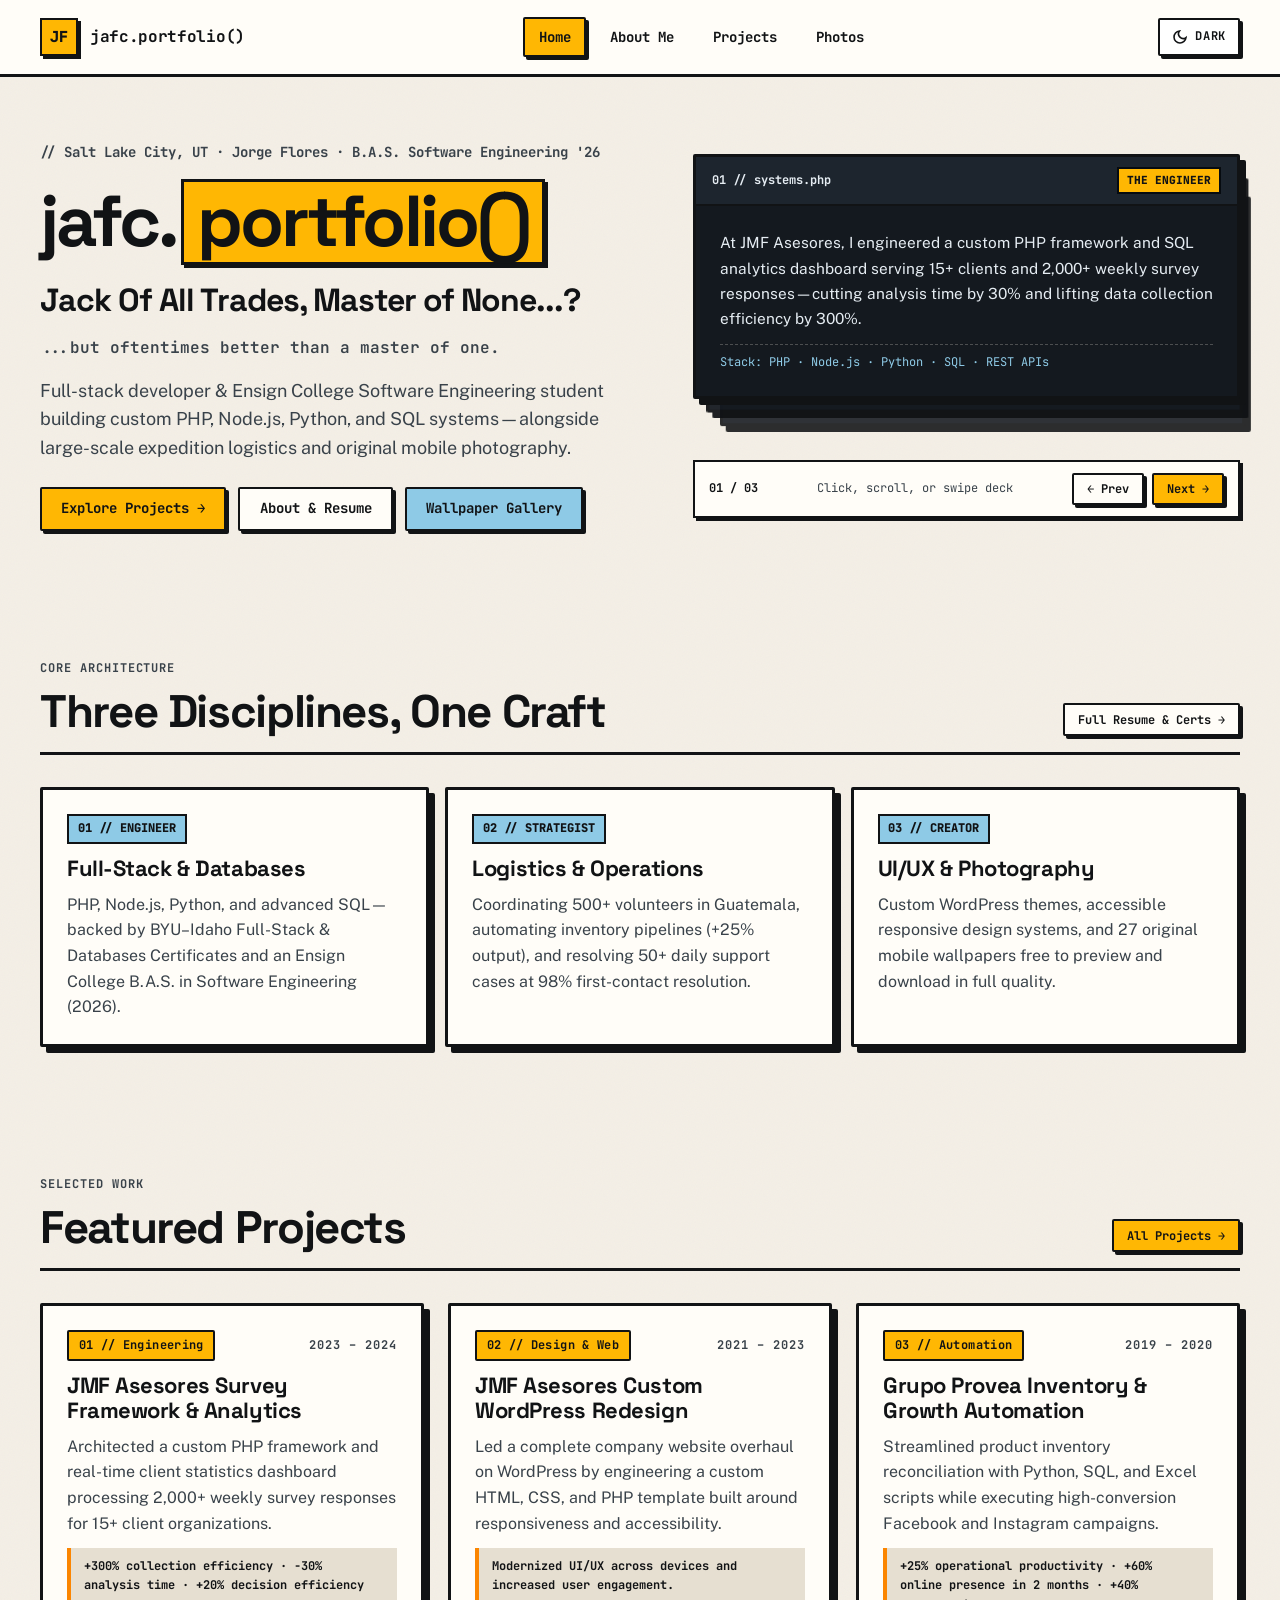
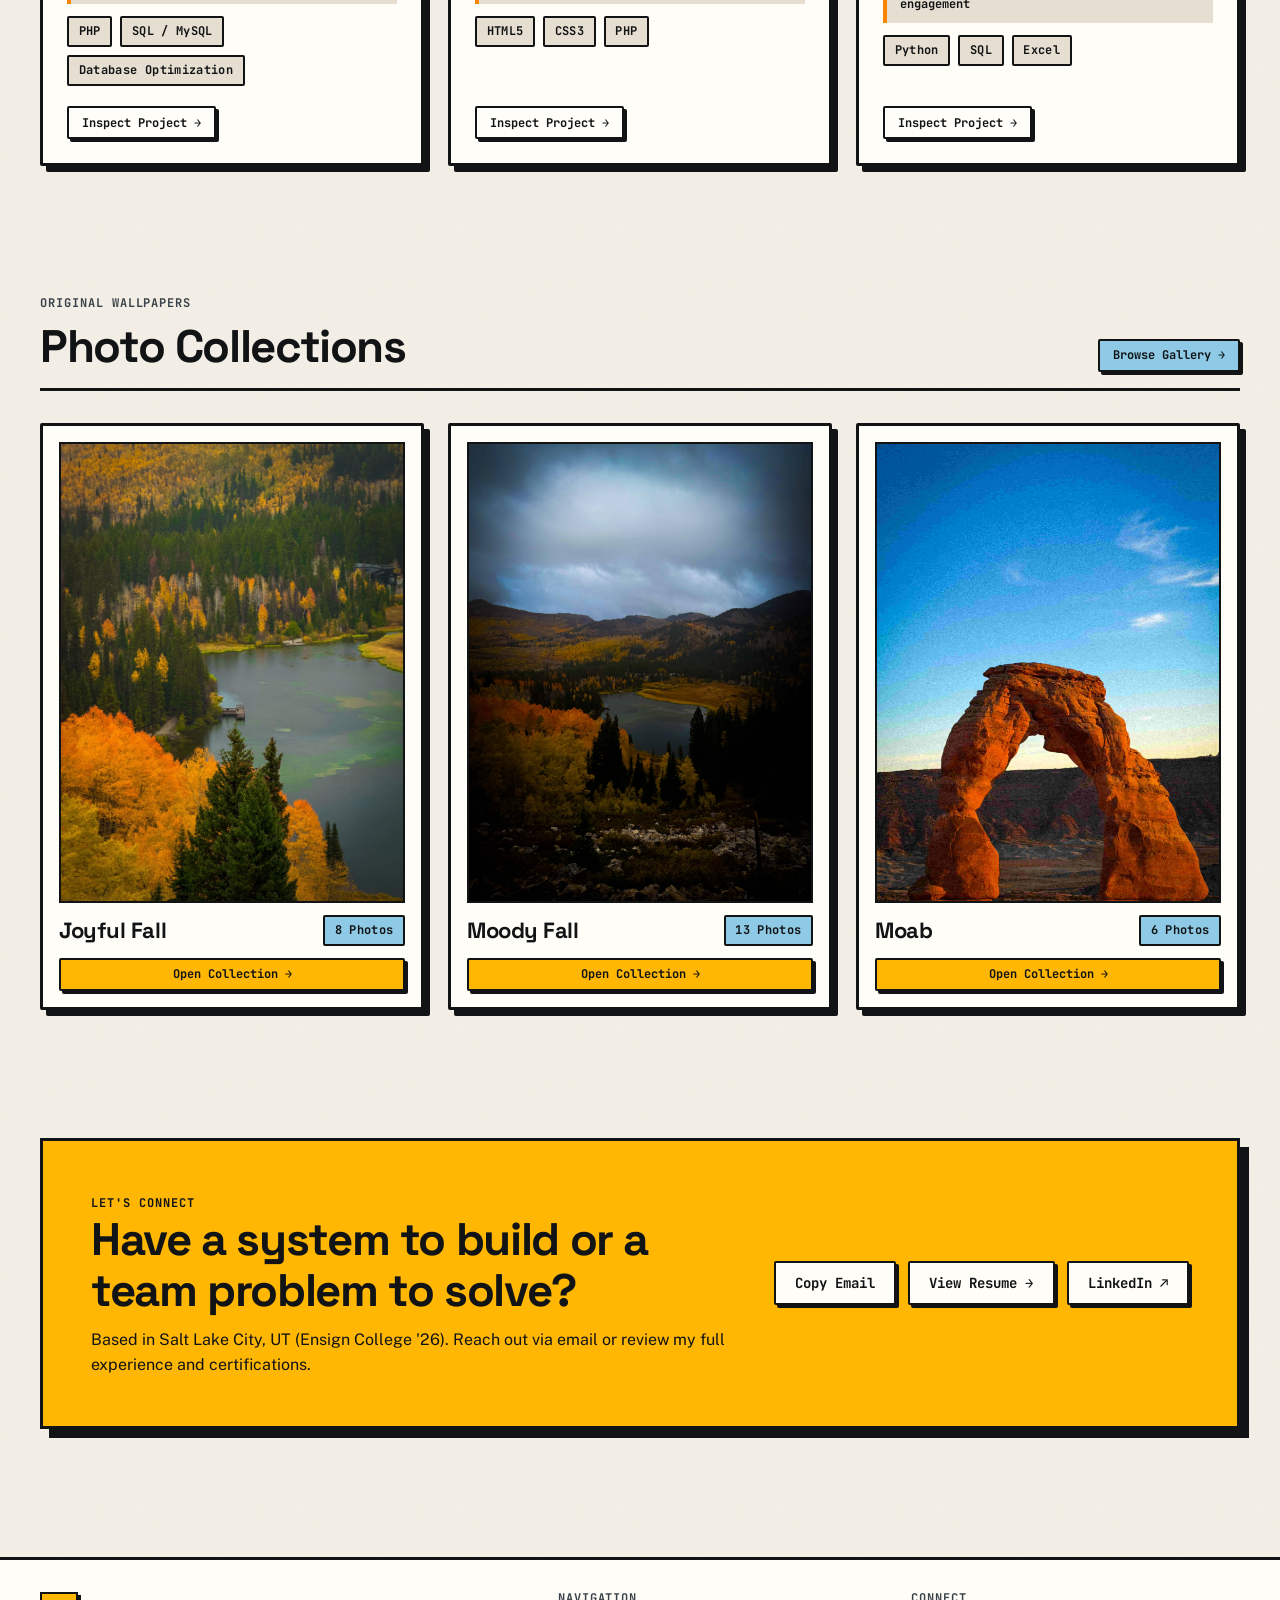
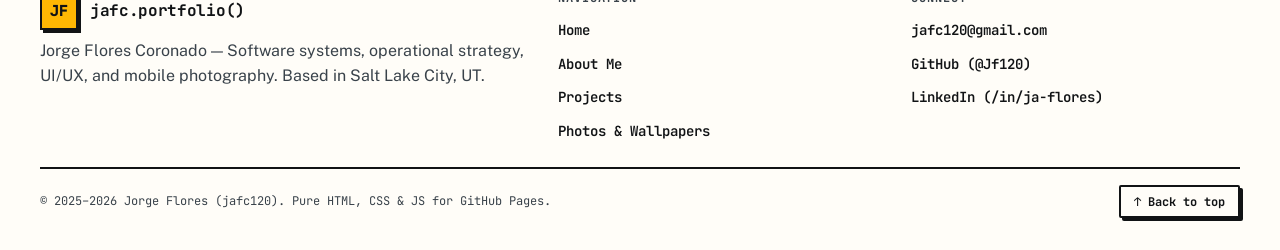
==== commit d9f68bba: "feat: populate portfolio with resume experience, education, skills, and print CV styles" ====
--- a/index.html
+++ b/index.html
@@ -3,8 +3,8 @@
 <head>
   <meta charset="UTF-8">
   <meta name="viewport" content="width=device-width, initial-scale=1.0">
-  <meta name="description" content="Jorge Flores Coronado (jafc120) — Software engineer, operational strategist, UI/UX designer, and mobile photographer based in Salt Lake City, UT.">
-  <meta name="keywords" content="Jorge Flores Coronado, jafc120, portfolio, software engineer, neo brutalist, photography, wallpapers, full stack">
+  <meta name="description" content="Jorge Flores (jafc120) — Software Engineering B.A.S. candidate, full-stack PHP/Node.js/Python developer, database specialist, and mobile photographer in Salt Lake City, UT.">
+  <meta name="keywords" content="Jorge Flores, jafc120, portfolio, software engineer, PHP, Node.js, Python, SQL, neo brutalist, wallpapers">
   <title>Home | jafc.portfolio() — Jorge Flores</title>
   <link rel="icon" type="image/x-icon" href="./assets/pixeled_phone.ico">
   <link rel="preconnect" href="https://fonts.googleapis.com">
@@ -28,19 +28,20 @@
     <section class="hero-section">
       <div class="container hero-grid">
         <div class="hero-copy">
-          <span class="hero-kicker">// Salt Lake City, UT · Jorge Flores Coronado</span>
+          <span class="hero-kicker">// Salt Lake City, UT · Jorge Flores · B.A.S. Software Engineering '26</span>
           <h1 class="hero-title">
             jafc.<span class="hero-title-mark">portfolio()</span>
           </h1>
           <h2 class="hero-subtitle">Jack Of All Trades, Master of None...?</h2>
           <p class="hero-tagline">...but oftentimes better than a master of one.</p>
           <p class="hero-lead">
-            I design practical software systems, coordinate large-scale operations, and craft responsive
-            web interfaces alongside original mobile photography.
+            Full-stack developer &amp; Ensign College Software Engineering student building custom PHP,
+            Node.js, Python, and SQL systems—alongside large-scale expedition logistics and original
+            mobile photography.
           </p>
           <div class="hero-cta-group">
             <a class="btn btn-primary" href="./projects.html">Explore Projects →</a>
-            <a class="btn btn-surface" href="./about.html">About Me</a>
+            <a class="btn btn-surface" href="./about.html">About &amp; Resume</a>
             <a class="btn btn-secondary" href="./photos.html">Wallpaper Gallery</a>
           </div>
         </div>
@@ -54,11 +55,11 @@
               </div>
               <div class="card-body">
                 <p>
-                  I don't just write code; I build systems. At JMF Asesores, I realized standard tools
-                  weren't enough, so I designed and developed a custom PHP framework to handle complex
-                  survey data. I love the logic of database design, optimization, and SQL query writing.
+                  At JMF Asesores, I engineered a custom PHP framework and SQL analytics dashboard serving
+                  15+ clients and 2,000+ weekly survey responses—cutting analysis time by 30% and lifting
+                  data collection efficiency by 300%.
                 </p>
-                <div class="card-metric-line">Impact: +300% data collection efficiency</div>
+                <div class="card-metric-line">Stack: PHP · Node.js · Python · SQL · REST APIs</div>
               </div>
             </article>
 
@@ -69,11 +70,11 @@
               </div>
               <div class="card-body">
                 <p>
-                  Software doesn't exist in a vacuum. My background isn't just in syntax, but in strategy.
-                  I've led logistics for expeditions involving over 500 volunteers and managed social media
-                  strategies that boosted online presence by 60%.
+                  Software solves real human bottlenecks. I've led logistics for 500+ volunteers across
+                  20+ community workshops benefiting 5,000+ residents, held 98% FCR at Clipboard Health,
+                  and grew Grupo Provea's social reach by 60%.
                 </p>
-                <div class="card-metric-line">Impact: 500+ volunteers coordinated · 98% FCR</div>
+                <div class="card-metric-line">Impact: 500+ volunteers · 98% FCR · -30% downtime</div>
               </div>
             </article>
 
@@ -84,11 +85,11 @@
               </div>
               <div class="card-body">
                 <p>
-                  This site started as a place for my photography because I believe in the power of visuals.
-                  In my professional work, I apply this to UI/UX design—leading complete company website
-                  redesigns focused on responsiveness and accessibility.
+                  This site started as a home for my photography because visual craft matters. Professionally,
+                  I led JMF Asesores' complete WordPress website redesign with custom HTML, CSS, and PHP
+                  focused on accessibility and responsiveness.
                 </p>
-                <div class="card-metric-line">Focus: Accessible interfaces &amp; 27 mobile wallpapers</div>
+                <div class="card-metric-line">Certs: BYU–Idaho Full-Stack, Databases &amp; Web Prog</div>
               </div>
             </article>
           </div>
@@ -116,16 +117,16 @@
             <span class="eyebrow">Core Architecture</span>
             <h2 id="pillars-heading">Three Disciplines, One Craft</h2>
           </div>
-          <a class="btn btn-sm btn-surface" href="./about.html">Full Background →</a>
+          <a class="btn btn-sm btn-surface" href="./about.html">Full Resume &amp; Certs →</a>
         </div>
 
         <div class="pillars-strip">
           <article class="nb-card pillar-card">
             <span class="pillar-index">01 // ENGINEER</span>
-            <h3>Backend &amp; Data</h3>
+            <h3>Full-Stack &amp; Databases</h3>
             <p>
-              Custom PHP frameworks, SQL normalization, stored procedures, and Python automation scripts
-              built to eliminate operational bottlenecks.
+              PHP, Node.js, Python, and advanced SQL—backed by BYU–Idaho Full-Stack &amp; Databases
+              Certificates and an Ensign College B.A.S. in Software Engineering (2026).
             </p>
           </article>
 
@@ -133,8 +134,8 @@
             <span class="pillar-index">02 // STRATEGIST</span>
             <h3>Logistics &amp; Operations</h3>
             <p>
-              Coordinating multi-team volunteer expeditions, transport schedules, high-volume support
-              workflows, and digital growth campaigns.
+              Coordinating 500+ volunteers in Guatemala, automating inventory pipelines (+25% output),
+              and resolving 50+ daily support cases at 98% first-contact resolution.
             </p>
           </article>
 
@@ -142,8 +143,8 @@
             <span class="pillar-index">03 // CREATOR</span>
             <h3>UI/UX &amp; Photography</h3>
             <p>
-              Accessible web redesigns, crisp design systems, and curated phone wallpaper collections
-              shot and edited for daily use.
+              Custom WordPress themes, accessible responsive design systems, and 27 original mobile
+              wallpapers free to preview and download in full quality.
             </p>
           </article>
         </div>
@@ -189,13 +190,15 @@
             <span class="eyebrow" style="color: #111315;">Let's Connect</span>
             <h2>Have a system to build or a team problem to solve?</h2>
             <p style="margin-top: 0.75rem;">
-              Based in Salt Lake City, UT. Reach out directly via email or explore my repositories and experience.
+              Based in Salt Lake City, UT (Ensign College '26). Reach out via email or review my full
+              experience and certifications.
             </p>
           </div>
           <div class="cta-actions">
             <button type="button" class="btn btn-surface" data-copy-email="jafc120@gmail.com">
               Copy Email
             </button>
+            <a class="btn btn-surface" href="./about.html">View Resume →</a>
             <a class="btn btn-surface" href="https://www.linkedin.com/in/ja-flores/" target="_blank" rel="noopener noreferrer">
               LinkedIn ↗
             </a>
--- a/css/base.css
+++ b/css/base.css
@@ -182,3 +182,45 @@
     transition-duration: 0.01ms !important;
   }
 }
+
+/* Print / Save Resume PDF Support */
+@media print {
+  body {
+    background: #ffffff !important;
+    background-image: none !important;
+    color: #111315 !important;
+  }
+
+  app-navbar,
+  app-footer,
+  .skip-link,
+  .hero-cta-group,
+  .btn,
+  .nb-toast {
+    display: none !important;
+  }
+
+  .nb-card,
+  .page-hero {
+    background: #ffffff !important;
+    box-shadow: none !important;
+    border: 1.5px solid #111315 !important;
+    break-inside: avoid;
+  }
+
+  .section {
+    padding-block: 1rem !important;
+  }
+
+  p,
+  li,
+  dt,
+  dd,
+  h1,
+  h2,
+  h3,
+  h4 {
+    color: #111315 !important;
+  }
+}
+
--- a/css/pages.css
+++ b/css/pages.css
@@ -468,6 +468,35 @@
   gap: var(--space-4);
 }
 
+.edu-grid {
+  display: grid;
+  gap: var(--space-5);
+}
+
+@media (min-width: 768px) {
+  .edu-grid {
+    grid-template-columns: repeat(2, 1fr);
+  }
+
+  .edu-card--degree {
+    grid-column: 1 / -1;
+  }
+}
+
+.edu-card {
+  display: flex;
+  flex-direction: column;
+  gap: var(--space-3);
+}
+
+.edu-card-header {
+  display: flex;
+  flex-wrap: wrap;
+  align-items: center;
+  justify-content: space-between;
+  gap: var(--space-2);
+}
+
 .contact-grid {
   display: grid;
   gap: var(--space-5);
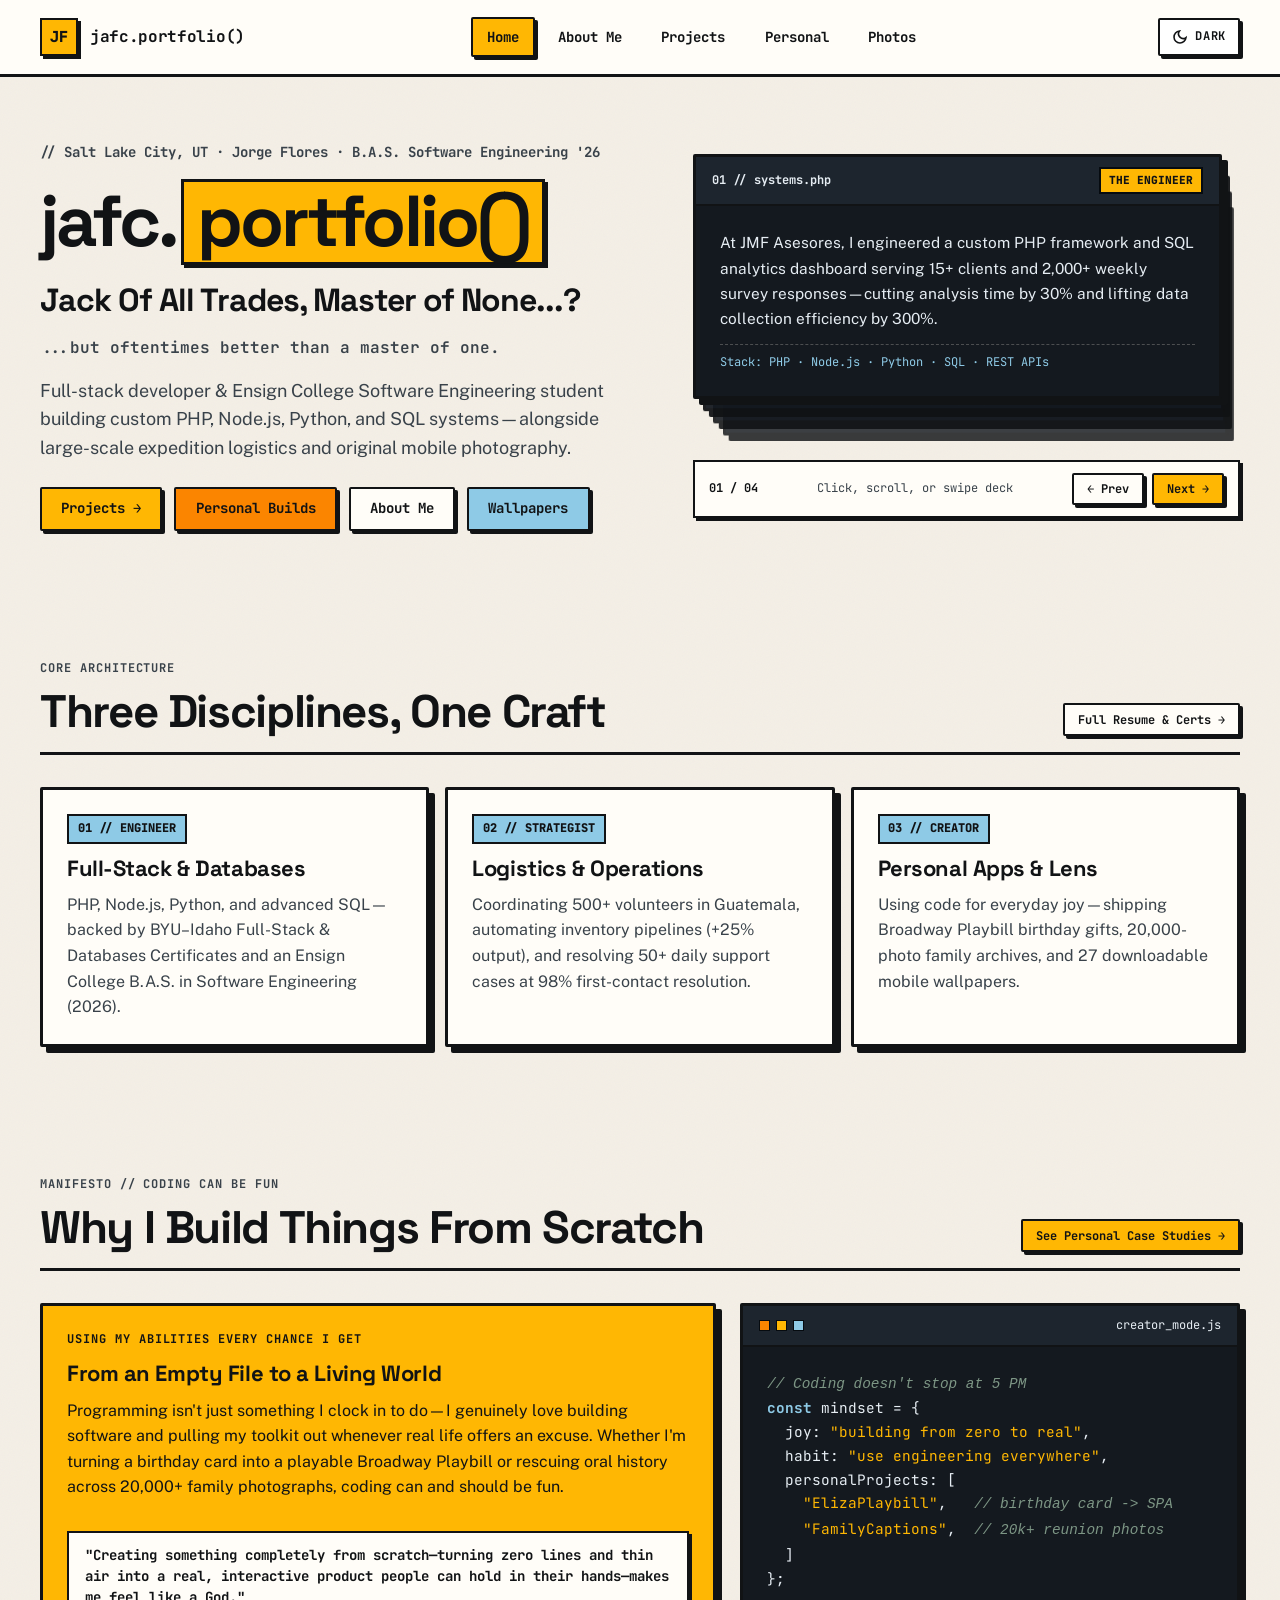
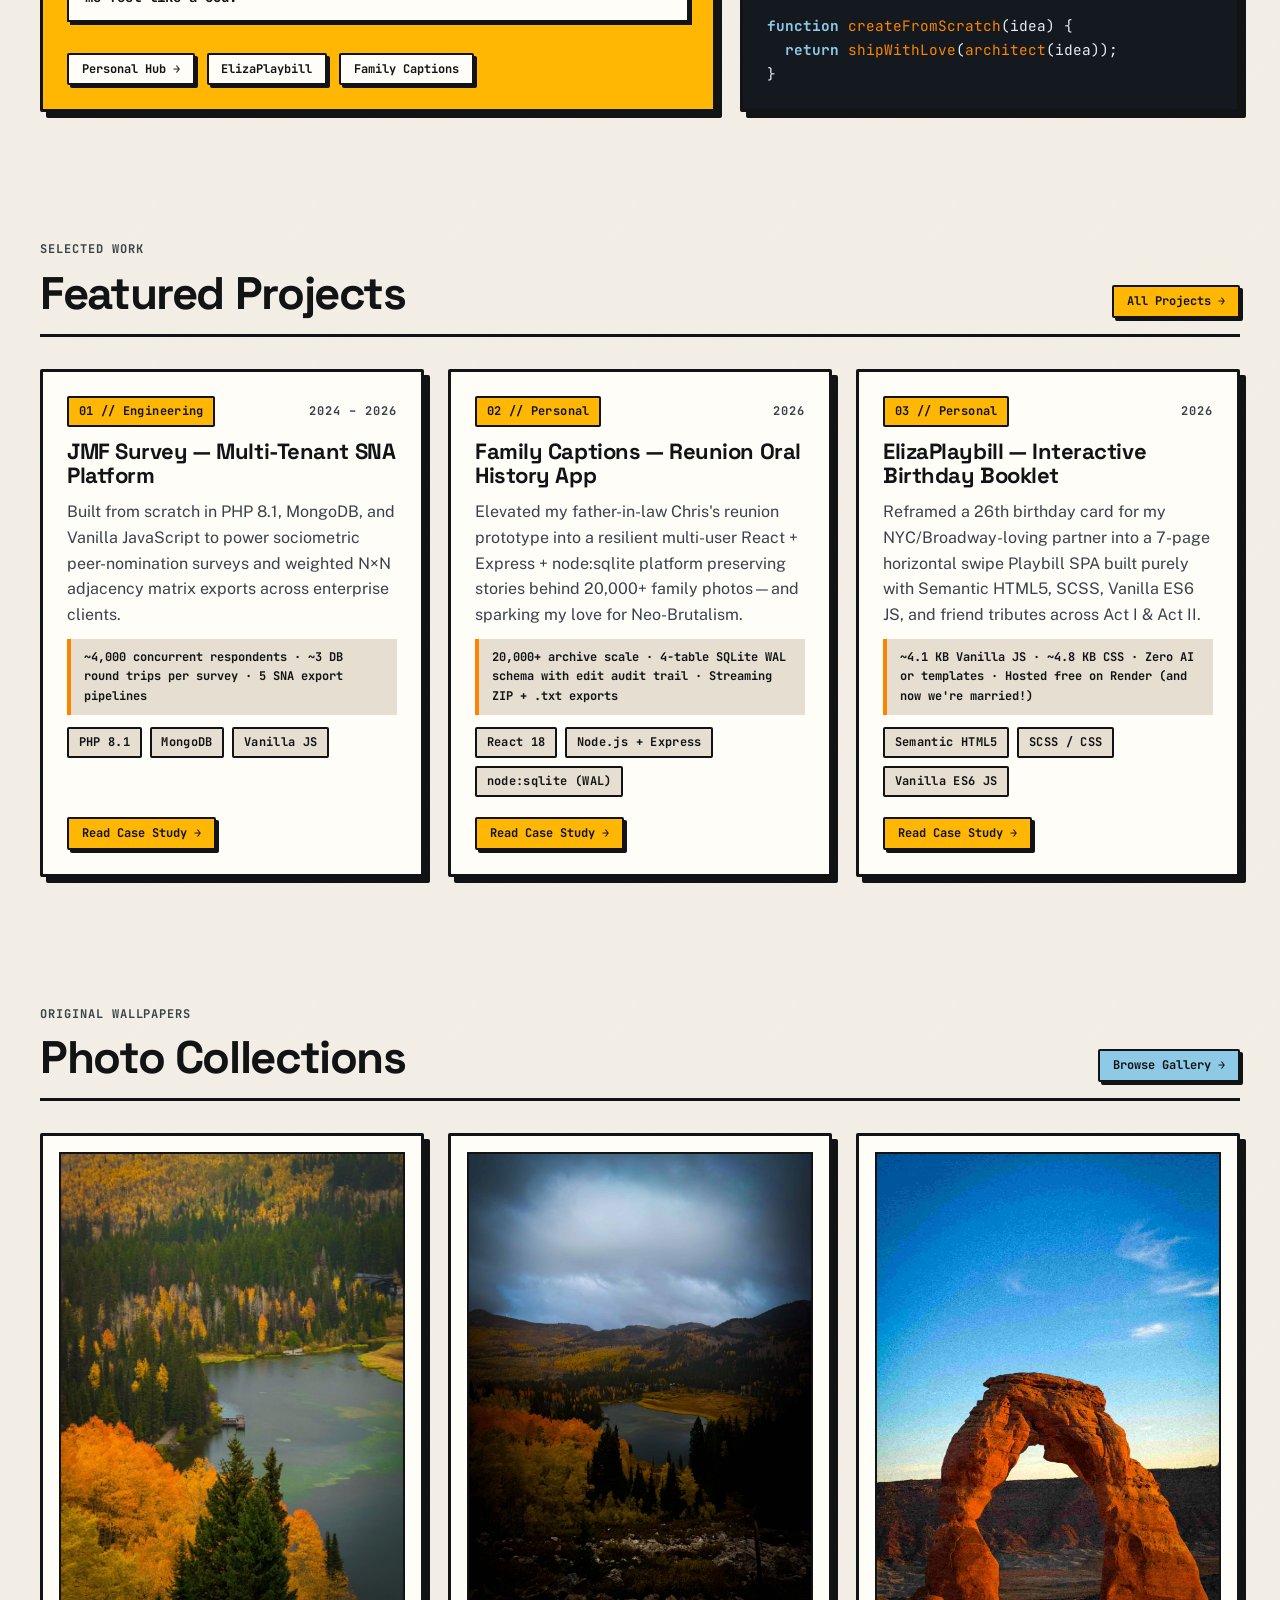
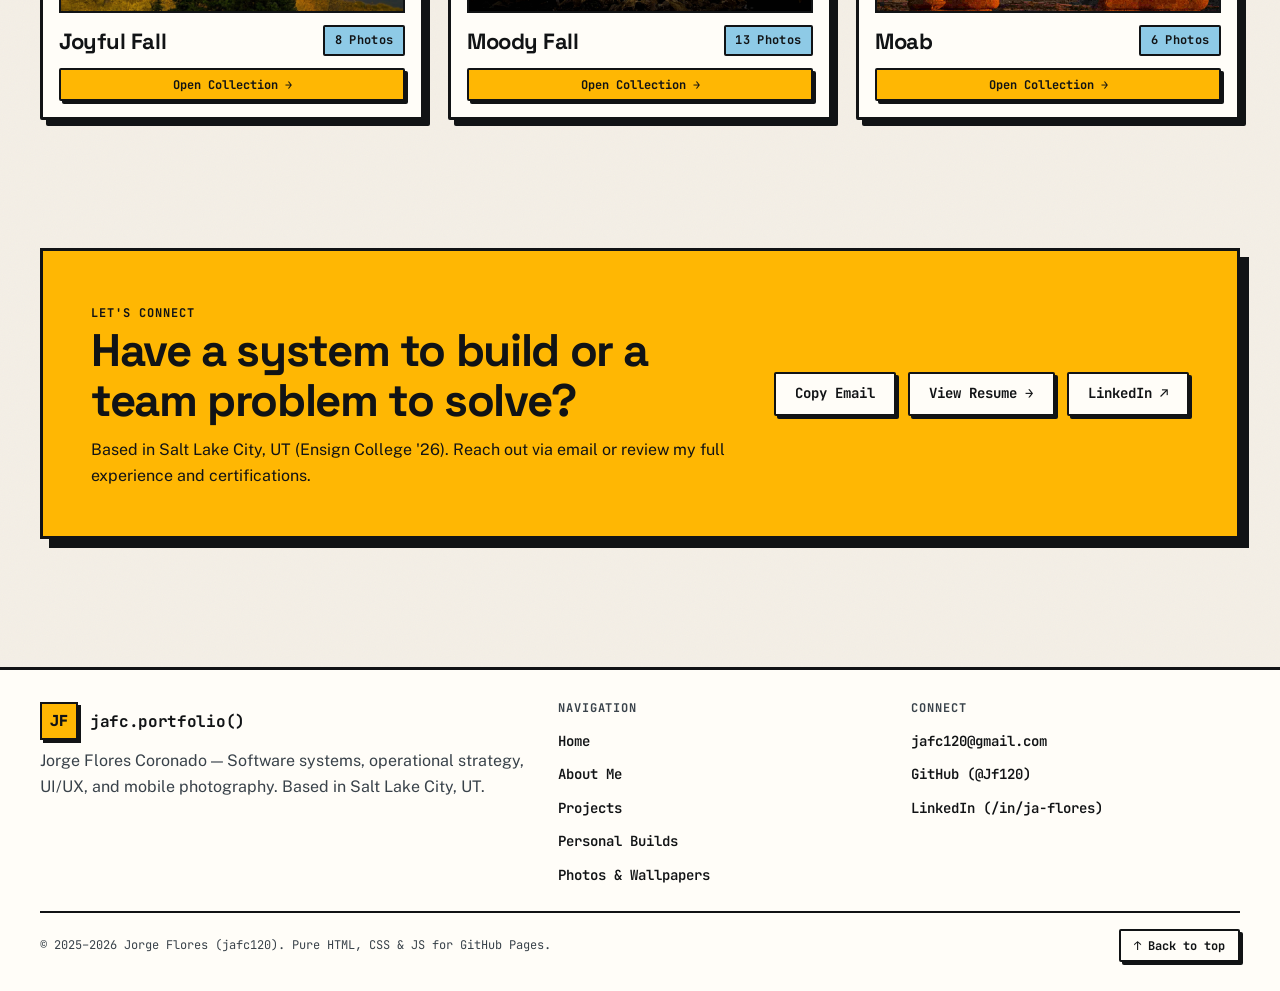
==== commit 26534dbb: "Add Personal category, Personal hub & case studies, and coding passion" ====
--- a/index.html
+++ b/index.html
@@ -40,9 +40,10 @@
             mobile photography.
           </p>
           <div class="hero-cta-group">
-            <a class="btn btn-primary" href="./projects.html">Explore Projects →</a>
-            <a class="btn btn-surface" href="./about.html">About &amp; Resume</a>
-            <a class="btn btn-secondary" href="./photos.html">Wallpaper Gallery</a>
+            <a class="btn btn-primary" href="./projects.html">Projects →</a>
+            <a class="btn btn-accent" href="./personal.html">Personal Builds</a>
+            <a class="btn btn-surface" href="./about.html">About Me</a>
+            <a class="btn btn-secondary" href="./photos.html">Wallpapers</a>
           </div>
         </div>
 
@@ -81,21 +82,36 @@
             <article class="card" data-card-index="03">
               <div class="card-header-bar">
                 <span>03 // visual.css</span>
-                <span class="card-role-badge">THE CREATOR</span>
-              </div>
-              <div class="card-body">
-                <p>
-                  This site started as a home for my photography because visual craft matters. Professionally,
-                  I led JMF Asesores' complete WordPress website redesign with custom HTML, CSS, and PHP
-                  focused on accessibility and responsiveness.
+                <span class="card-role-badge">THE DESIGNER</span>
+              </div>
+              <div class="card-body">
+                <p>
+                  From leading JMF Asesores' accessible WordPress redesign to hardening a starkly usable
+                  monochrome reunion tool, I build clean Neo-Brutalist interfaces paired with original mobile
+                  photography.
                 </p>
                 <div class="card-metric-line">Certs: BYU–Idaho Full-Stack, Databases &amp; Web Prog</div>
               </div>
             </article>
+
+            <article class="card" data-card-index="04">
+              <div class="card-header-bar">
+                <span>04 // craft.js</span>
+                <span class="card-role-badge">THE BUILDER</span>
+              </div>
+              <div class="card-body">
+                <p>
+                  I don't leave programming at the office—coding can be pure fun, and I use my skills
+                  every chance I get. Starting from a blank file and conjuring working software out of
+                  nothing makes me feel like a God.
+                </p>
+                <div class="card-metric-line">Personal: ElizaPlaybill · Family Captions (20k+ photos)</div>
+              </div>
+            </article>
           </div>
 
           <div class="deck-controls">
-            <span class="deck-counter" id="stack-counter">01 / 03</span>
+            <span class="deck-counter" id="stack-counter">01 / 04</span>
             <span class="deck-hint">Click, scroll, or swipe deck</span>
             <div class="deck-btns">
               <button type="button" id="stack-prev-btn" class="btn btn-sm btn-surface" aria-label="Previous discipline card">
@@ -141,12 +157,74 @@
 
           <article class="nb-card pillar-card">
             <span class="pillar-index">03 // CREATOR</span>
-            <h3>UI/UX &amp; Photography</h3>
+            <h3>Personal Apps &amp; Lens</h3>
             <p>
-              Custom WordPress themes, accessible responsive design systems, and 27 original mobile
-              wallpapers free to preview and download in full quality.
-            </p>
-          </article>
+              Using code for everyday joy—shipping Broadway Playbill birthday gifts, 20,000-photo family
+              archives, and 27 downloadable mobile wallpapers.
+            </p>
+          </article>
+        </div>
+      </div>
+    </section>
+
+    <section class="section" aria-labelledby="coding-passion-heading">
+      <div class="container">
+        <div class="section-header">
+          <div class="section-header-copy">
+            <span class="eyebrow">Manifesto // Coding Can Be Fun</span>
+            <h2 id="coding-passion-heading">Why I Build Things From Scratch</h2>
+          </div>
+          <a class="btn btn-sm btn-primary" href="./personal.html">See Personal Case Studies →</a>
+        </div>
+
+        <div class="manifesto-grid">
+          <article class="nb-card nb-card--amber manifesto-card">
+            <div style="display: flex; flex-direction: column; gap: var(--space-3);">
+              <span class="eyebrow" style="color: #111315;">Using My Abilities Every Chance I Get</span>
+              <h3>From an Empty File to a Living World</h3>
+              <p>
+                Programming isn't just something I clock in to do—I genuinely love building software and
+                pulling my toolkit out whenever real life offers an excuse. Whether I'm turning a
+                birthday card into a playable Broadway Playbill or rescuing oral history across 20,000+
+                family photographs, coding can and should be fun.
+              </p>
+            </div>
+
+            <blockquote class="manifesto-quote">
+              "Creating something completely from scratch—turning zero lines and thin air into a real,
+              interactive product people can hold in their hands—makes me feel like a God."
+            </blockquote>
+
+            <div class="hero-cta-group" style="margin-top: 0;">
+              <a class="btn btn-sm btn-surface" href="./personal.html">Personal Hub →</a>
+              <a class="btn btn-sm btn-surface" href="./eliza-playbill.html">ElizaPlaybill</a>
+              <a class="btn btn-sm btn-surface" href="./family-captions.html">Family Captions</a>
+            </div>
+          </article>
+
+          <aside class="code-window" aria-label="Creator philosophy snippet">
+            <div class="code-window-bar">
+              <div class="window-dots" aria-hidden="true">
+                <span class="window-dot window-dot--orange"></span>
+                <span class="window-dot window-dot--amber"></span>
+                <span class="window-dot window-dot--sky"></span>
+              </div>
+              <span>creator_mode.js</span>
+            </div>
+            <pre class="code-block"><code><span class="comment">// Coding doesn't stop at 5 PM</span>
+<span class="keyword">const</span> mindset = {
+  joy: <span class="string">"building from zero to real"</span>,
+  habit: <span class="string">"use engineering everywhere"</span>,
+  personalProjects: [
+    <span class="string">"ElizaPlaybill"</span>,   <span class="comment">// birthday card -> SPA</span>
+    <span class="string">"FamilyCaptions"</span>,  <span class="comment">// 20k+ reunion photos</span>
+  ]
+};
+
+<span class="keyword">function</span> <span class="function">createFromScratch</span>(idea) {
+  <span class="keyword">return</span> <span class="function">shipWithLove</span>(<span class="function">architect</span>(idea));
+}</code></pre>
+          </aside>
         </div>
       </div>
     </section>
--- a/css/components.css
+++ b/css/components.css
@@ -110,7 +110,7 @@
   box-shadow: var(--shadow-sm);
 }
 
-@media (min-width: 820px) {
+@media (min-width: 900px) {
   .nav-links {
     display: flex;
   }
@@ -133,7 +133,7 @@
   display: block;
 }
 
-@media (min-width: 820px) {
+@media (min-width: 900px) {
   .mobile-drawer {
     display: none !important;
   }
--- a/css/pages.css
+++ b/css/pages.css
@@ -106,10 +106,9 @@
 
 .cards .card {
   position: absolute;
-  inset-inline: 0;
+  left: 0;
   top: 0;
-  margin-inline: auto;
-  width: 100%;
+  width: calc(100% - 18px);
   background-color: var(--code-bg);
   color: var(--code-text);
   border: var(--border-heavy) solid var(--border-color);
@@ -134,27 +133,27 @@
 }
 
 .cards .card:nth-child(2) {
-  transform: translate(8px, 16px) scale(0.98);
+  transform: translate(6px, 14px) scale(0.985);
   z-index: 5;
   opacity: 0.94;
 }
 
 .cards .card:nth-child(3) {
-  transform: translate(16px, 32px) scale(0.96);
+  transform: translate(12px, 28px) scale(0.97);
   z-index: 4;
   opacity: 0.88;
 }
 
 .cards .card:nth-child(4) {
-  transform: translate(24px, 48px) scale(0.94);
+  transform: translate(18px, 42px) scale(0.955);
   z-index: 3;
-  opacity: 0.8;
+  opacity: 0.82;
 }
 
 .cards .card:nth-child(n + 5) {
-  transform: translate(32px, 64px) scale(0.92);
+  transform: translate(24px, 56px) scale(0.94);
   z-index: 2;
-  opacity: 0.7;
+  opacity: 0.72;
 }
 
 .cards.is-animating .card {
@@ -900,3 +899,290 @@
   flex-direction: column;
   gap: var(--space-4);
 }
+
+/* ==========================================================================
+   CASE STUDY PAGES (jmf-survey.html)
+   ========================================================================== */
+.breadcrumb-link {
+  display: inline-flex;
+  align-items: center;
+  gap: var(--space-2);
+  width: fit-content;
+  font-family: var(--font-mono);
+  font-size: var(--text-xs);
+  font-weight: 700;
+  text-transform: uppercase;
+  text-decoration: none;
+  padding: 0.3rem 0.65rem;
+  background-color: var(--bg-muted);
+  border: 2px solid var(--border-color);
+  box-shadow: var(--shadow-sm);
+  margin-bottom: var(--space-2);
+}
+
+.breadcrumb-link:hover {
+  background-color: var(--accent-amber);
+  color: var(--ink-on-accent);
+}
+
+.kpi-grid {
+  display: grid;
+  gap: var(--space-4);
+}
+
+@media (min-width: 640px) {
+  .kpi-grid {
+    grid-template-columns: repeat(2, 1fr);
+  }
+}
+
+@media (min-width: 1024px) {
+  .kpi-grid {
+    grid-template-columns: repeat(4, 1fr);
+  }
+}
+
+.kpi-card {
+  display: flex;
+  flex-direction: column;
+  gap: var(--space-2);
+}
+
+.kpi-value {
+  font-family: var(--font-display);
+  font-size: clamp(1.85rem, 3vw, 2.5rem);
+  font-weight: 700;
+  line-height: 1;
+  letter-spacing: -0.03em;
+  color: var(--ink-primary);
+}
+
+.case-grid-2 {
+  display: grid;
+  gap: var(--space-5);
+}
+
+@media (min-width: 768px) {
+  .case-grid-2 {
+    grid-template-columns: repeat(2, 1fr);
+  }
+}
+
+.case-grid-3 {
+  display: grid;
+  gap: var(--space-5);
+}
+
+@media (min-width: 900px) {
+  .case-grid-3 {
+    grid-template-columns: repeat(3, 1fr);
+  }
+}
+
+.arch-diagram-frame {
+  padding: var(--space-5);
+  background-color: var(--bg-surface);
+  border: var(--border-heavy) solid var(--border-color);
+  box-shadow: var(--shadow-md);
+  margin-bottom: var(--space-6);
+}
+
+.arch-flow {
+  display: grid;
+  gap: var(--space-4);
+}
+
+@media (min-width: 960px) {
+  .arch-flow {
+    grid-template-columns: 1fr auto 1.1fr auto 1.2fr auto 1fr;
+    align-items: center;
+    gap: var(--space-3);
+  }
+}
+
+.arch-node {
+  display: flex;
+  flex-direction: column;
+  gap: var(--space-2);
+  padding: var(--space-4);
+  background-color: var(--bg-page);
+  border: var(--border-width) solid var(--border-color);
+  box-shadow: var(--shadow-sm);
+}
+
+.arch-node--accent {
+  background-color: var(--accent-amber);
+  color: var(--ink-on-accent);
+}
+
+.arch-node--accent p,
+.arch-node--accent h3 {
+  color: var(--ink-on-accent);
+}
+
+.arch-node--sky {
+  background-color: var(--accent-sky);
+  color: var(--ink-on-accent);
+}
+
+.arch-node--sky p,
+.arch-node--sky h3 {
+  color: var(--ink-on-accent);
+}
+
+.arch-arrow {
+  display: flex;
+  align-items: center;
+  justify-content: center;
+  font-family: var(--font-mono);
+  font-weight: 800;
+  font-size: 1.25rem;
+  color: var(--ink-primary);
+}
+
+@media (max-width: 959px) {
+  .arch-arrow {
+    transform: rotate(90deg);
+  }
+}
+
+.scale-list {
+  display: flex;
+  flex-direction: column;
+  gap: var(--space-4);
+}
+
+.scale-step {
+  display: grid;
+  gap: var(--space-4);
+}
+
+@media (min-width: 768px) {
+  .scale-step {
+    grid-template-columns: 88px 1fr;
+    align-items: start;
+  }
+}
+
+.scale-step-num {
+  display: inline-flex;
+  align-items: center;
+  justify-content: center;
+  height: 54px;
+  background-color: var(--accent-amber);
+  color: var(--ink-on-accent);
+  border: var(--border-heavy) solid var(--border-color);
+  box-shadow: var(--shadow-sm);
+  font-family: var(--font-mono);
+  font-size: 1.15rem;
+  font-weight: 800;
+}
+
+.export-list {
+  list-style: none;
+  display: flex;
+  flex-direction: column;
+  gap: var(--space-3);
+}
+
+.export-list li {
+  padding: var(--space-3);
+  background-color: var(--bg-page);
+  border: 2px solid var(--border-color);
+  display: flex;
+  flex-direction: column;
+  gap: 0.25rem;
+}
+
+.case-table-wrap {
+  overflow-x: auto;
+  border: var(--border-heavy) solid var(--border-color);
+  box-shadow: var(--shadow-md);
+  background-color: var(--bg-surface);
+}
+
+.case-table {
+  width: 100%;
+  border-collapse: collapse;
+  text-align: left;
+  font-size: var(--text-sm);
+}
+
+.case-table th,
+.case-table td {
+  padding: 0.9rem 1.1rem;
+  border-bottom: 2px solid var(--border-color);
+  vertical-align: top;
+}
+
+.case-table th {
+  background-color: var(--bg-muted);
+  font-family: var(--font-mono);
+  font-size: var(--text-xs);
+  font-weight: 800;
+  text-transform: uppercase;
+  letter-spacing: 0.06em;
+  color: var(--ink-primary);
+}
+
+.case-table tbody tr:last-child td {
+  border-bottom: 0;
+}
+
+/* ==========================================================================
+   PERSONAL BUILDS, CODING MANIFESTO & MULTI-BREADCRUMBS
+   ========================================================================== */
+.breadcrumb-row {
+  display: flex;
+  flex-wrap: wrap;
+  align-items: center;
+  gap: var(--space-2);
+  margin-bottom: var(--space-2);
+}
+
+.breadcrumb-row .breadcrumb-link {
+  margin-bottom: 0;
+}
+
+.manifesto-grid {
+  display: grid;
+  gap: var(--space-5);
+  align-items: stretch;
+}
+
+@media (min-width: 900px) {
+  .manifesto-grid {
+    grid-template-columns: 1.15fr 0.85fr;
+  }
+}
+
+.manifesto-card {
+  display: flex;
+  flex-direction: column;
+  justify-content: space-between;
+  gap: var(--space-4);
+}
+
+.manifesto-quote {
+  margin: 0;
+  padding: var(--space-3) var(--space-4);
+  background-color: var(--bg-surface);
+  color: var(--ink-primary);
+  border: var(--border-width) solid var(--border-color);
+  box-shadow: var(--shadow-sm);
+  font-family: var(--font-mono);
+  font-size: var(--text-sm);
+  font-weight: 700;
+  line-height: 1.5;
+}
+
+.nb-card--amber .manifesto-quote {
+  color: #111315;
+}
+
+[data-theme='dark'] .nb-card--amber .manifesto-quote {
+  background-color: #111315;
+  color: #f1ece1;
+  border-color: #111315;
+  box-shadow: 3px 3px 0 rgba(6, 11, 16, 0.6);
+}
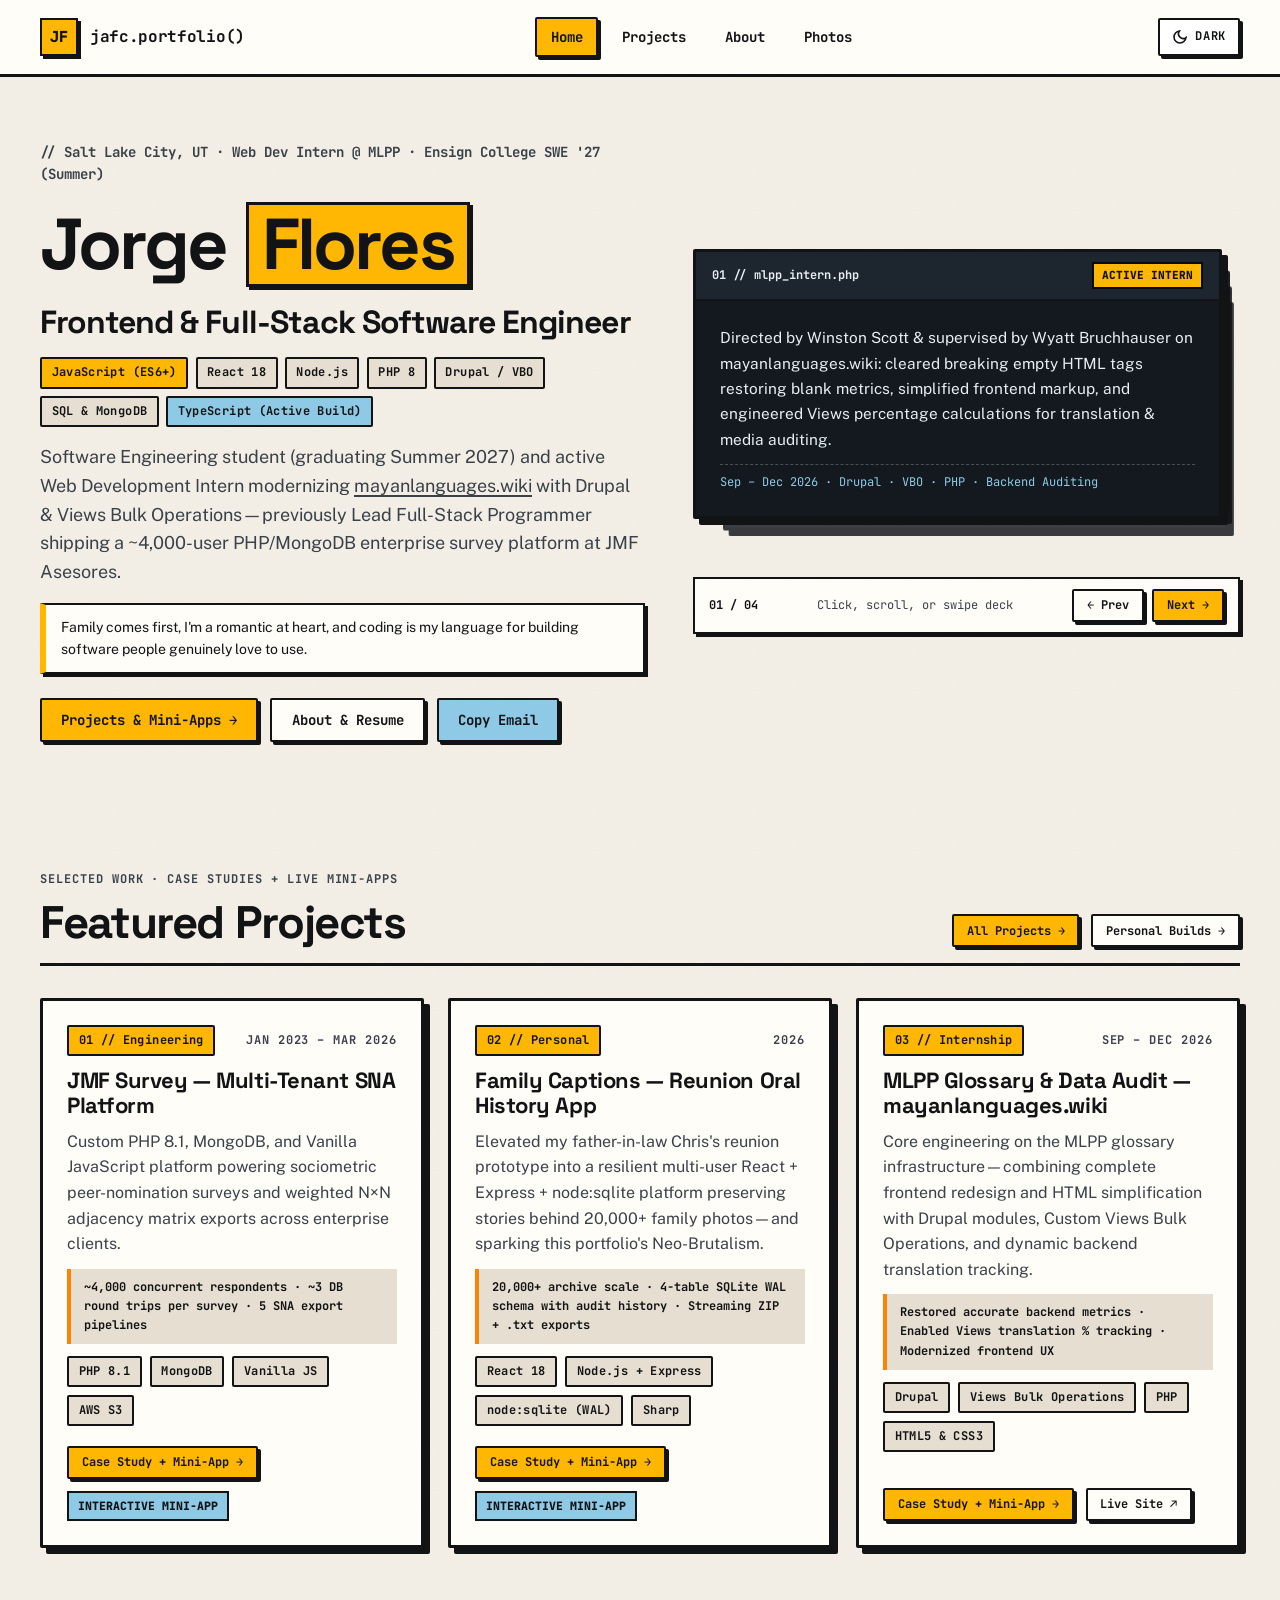
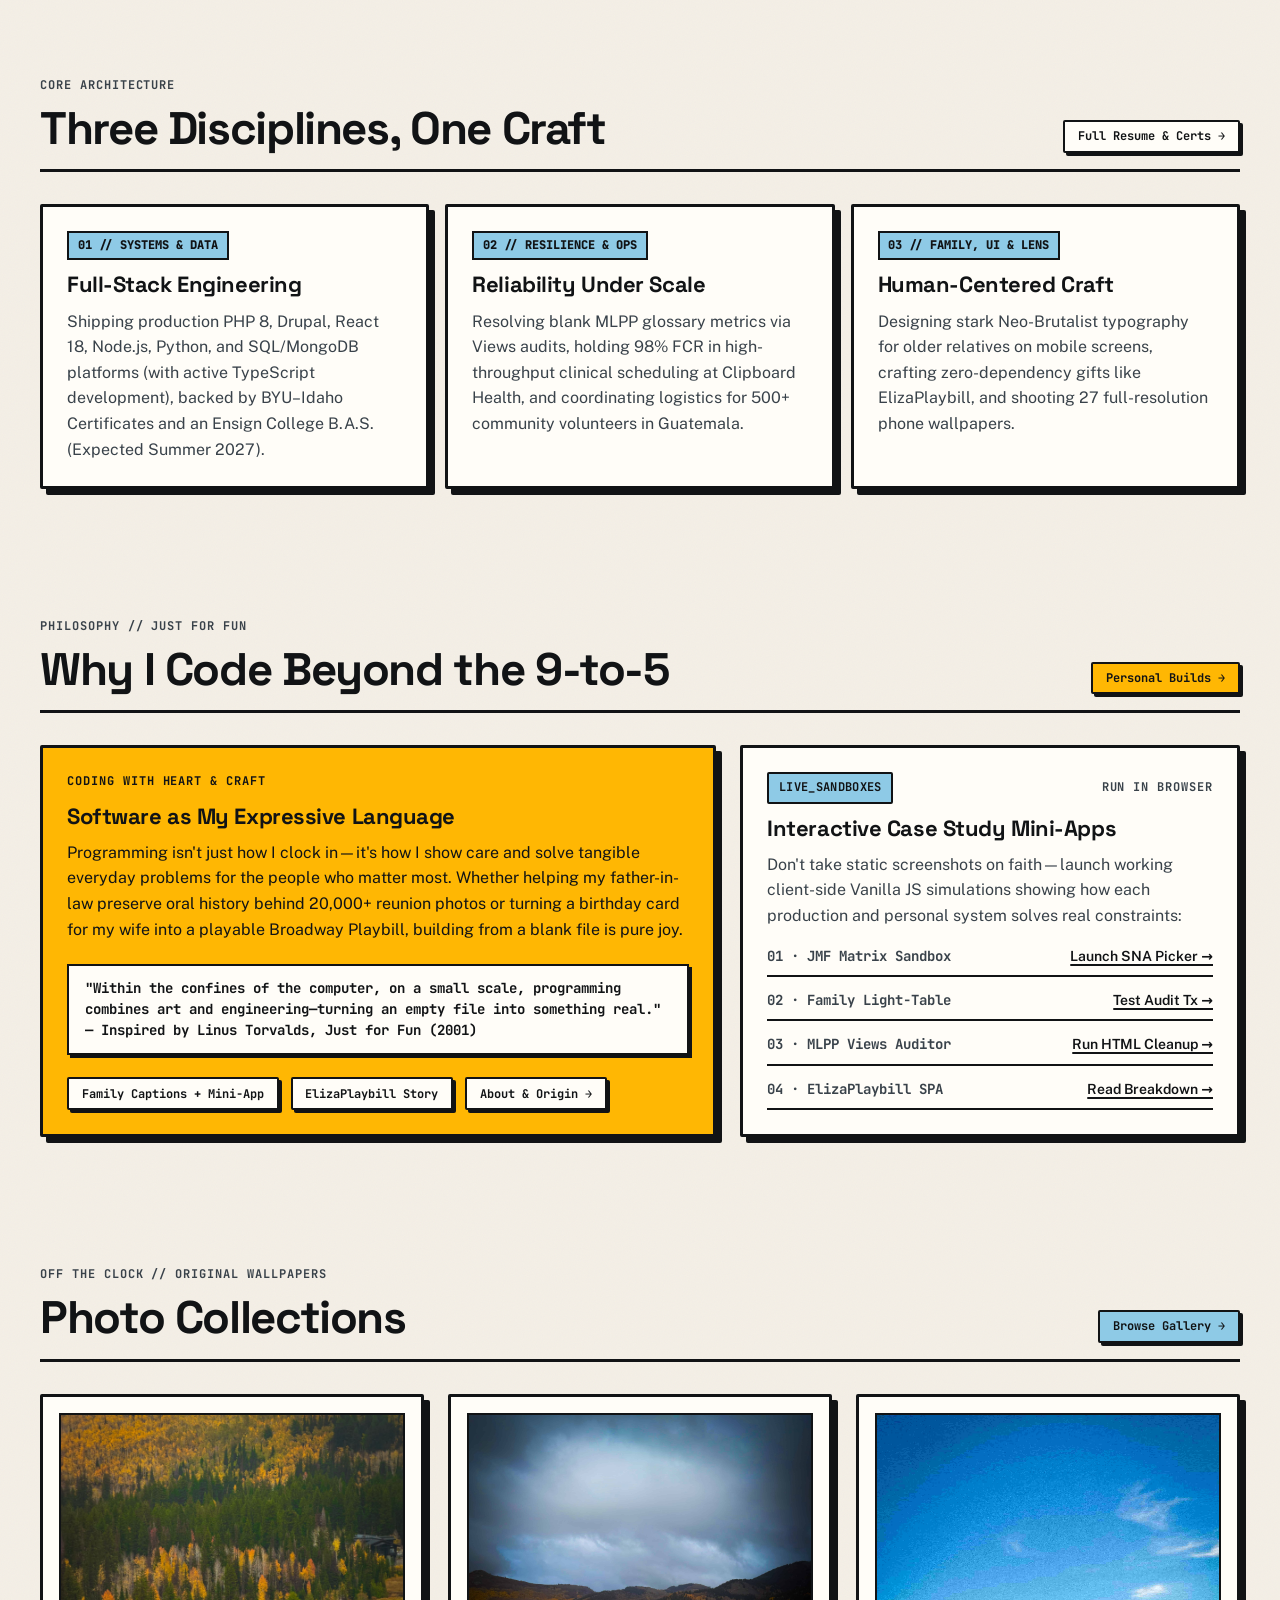
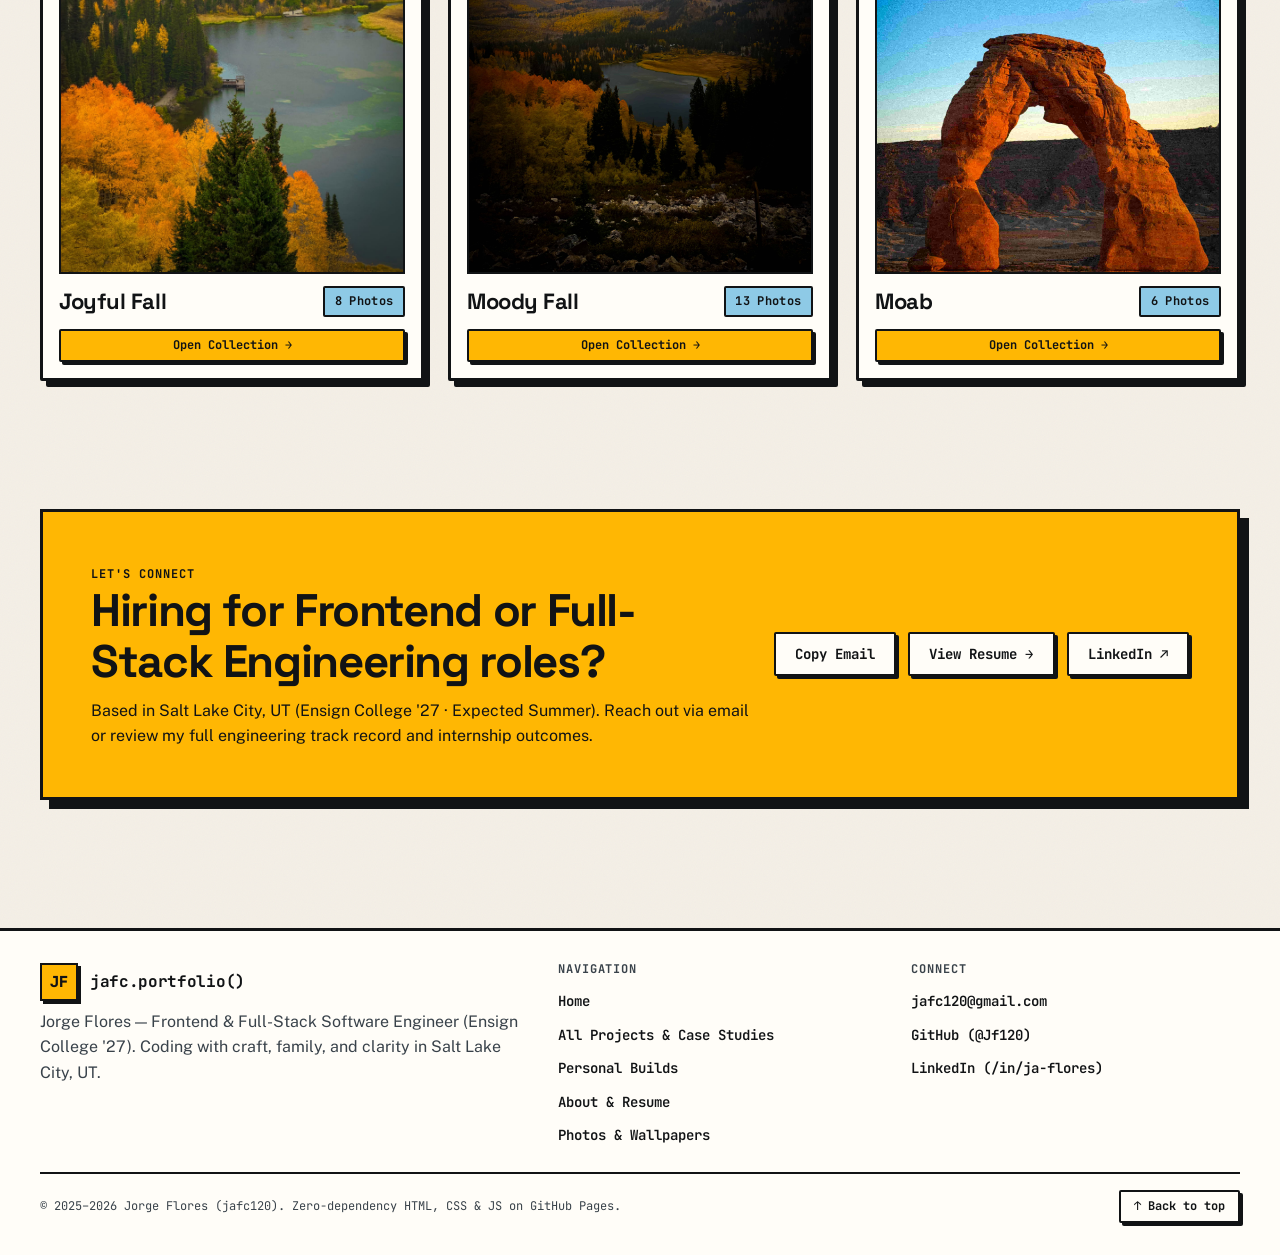
==== commit 5701d60a: "Implement v2 balanced portfolio redesign with MLPP case study and interactive mini-apps" ====
--- a/index.html
+++ b/index.html
@@ -3,9 +3,9 @@
 <head>
   <meta charset="UTF-8">
   <meta name="viewport" content="width=device-width, initial-scale=1.0">
-  <meta name="description" content="Jorge Flores (jafc120) — Software Engineering B.A.S. candidate, full-stack PHP/Node.js/Python developer, database specialist, and mobile photographer in Salt Lake City, UT.">
-  <meta name="keywords" content="Jorge Flores, jafc120, portfolio, software engineer, PHP, Node.js, Python, SQL, neo brutalist, wallpapers">
-  <title>Home | jafc.portfolio() — Jorge Flores</title>
+  <meta name="description" content="Jorge Flores (jafc120) — Frontend &amp; Full-Stack Software Engineer in Salt Lake City, UT (Ensign College '27). Active Web Development Intern at MLPP (Drupal/VBO) and former Lead Full-Stack Programmer at JMF Asesores (PHP/MongoDB/JS).">
+  <meta name="keywords" content="Jorge Flores, jafc120, Frontend Engineer, Full-Stack Software Engineer, JavaScript, TypeScript, React, Node.js, PHP, Drupal, SQL, MongoDB">
+  <title>Jorge Flores — Frontend &amp; Full-Stack Software Engineer | jafc.portfolio()</title>
   <link rel="icon" type="image/x-icon" href="./assets/pixeled_phone.ico">
   <link rel="preconnect" href="https://fonts.googleapis.com">
   <link rel="preconnect" href="https://fonts.gstatic.com" crossorigin>
@@ -28,22 +28,36 @@
     <section class="hero-section">
       <div class="container hero-grid">
         <div class="hero-copy">
-          <span class="hero-kicker">// Salt Lake City, UT · Jorge Flores · B.A.S. Software Engineering '26</span>
+          <span class="hero-kicker">// Salt Lake City, UT · Web Dev Intern @ MLPP · Ensign College SWE '27 (Summer)</span>
           <h1 class="hero-title">
-            jafc.<span class="hero-title-mark">portfolio()</span>
+            Jorge <span class="hero-title-mark">Flores</span>
           </h1>
-          <h2 class="hero-subtitle">Jack Of All Trades, Master of None...?</h2>
-          <p class="hero-tagline">...but oftentimes better than a master of one.</p>
+          <h2 class="hero-subtitle">Frontend &amp; Full-Stack Software Engineer</h2>
+
+          <ul class="tag-list hero-stack-row" aria-label="Core technology stack">
+            <li class="nb-tag nb-tag--amber">JavaScript (ES6+)</li>
+            <li class="nb-tag">React 18</li>
+            <li class="nb-tag">Node.js</li>
+            <li class="nb-tag">PHP 8</li>
+            <li class="nb-tag">Drupal / VBO</li>
+            <li class="nb-tag">SQL &amp; MongoDB</li>
+            <li class="nb-tag nb-tag--sky">TypeScript (Active Build)</li>
+          </ul>
+
           <p class="hero-lead">
-            Full-stack developer &amp; Ensign College Software Engineering student building custom PHP,
-            Node.js, Python, and SQL systems—alongside large-scale expedition logistics and original
-            mobile photography.
+            Software Engineering student (graduating Summer 2027) and active Web Development Intern modernizing
+            <a href="./mlpp-glossary.html">mayanlanguages.wiki</a> with Drupal &amp; Views Bulk Operations—previously
+            Lead Full-Stack Programmer shipping a ~4,000-user PHP/MongoDB enterprise survey platform at JMF Asesores.
           </p>
+
+          <p class="hero-soul-line">
+            Family comes first, I'm a romantic at heart, and coding is my language for building software people genuinely love to use.
+          </p>
+
           <div class="hero-cta-group">
-            <a class="btn btn-primary" href="./projects.html">Projects →</a>
-            <a class="btn btn-accent" href="./personal.html">Personal Builds</a>
-            <a class="btn btn-surface" href="./about.html">About Me</a>
-            <a class="btn btn-secondary" href="./photos.html">Wallpapers</a>
+            <a class="btn btn-primary" href="./projects.html">Projects &amp; Mini-Apps →</a>
+            <a class="btn btn-surface" href="./about.html">About &amp; Resume</a>
+            <button type="button" class="btn btn-secondary" data-copy-email="jafc120@gmail.com">Copy Email</button>
           </div>
         </div>
 
@@ -51,61 +65,61 @@
           <div class="cards" aria-live="polite" aria-label="Scroll, swipe, click, or use arrow keys to cycle cards">
             <article class="card" data-card-index="01">
               <div class="card-header-bar">
-                <span>01 // systems.php</span>
-                <span class="card-role-badge">THE ENGINEER</span>
+                <span>01 // mlpp_intern.php</span>
+                <span class="card-role-badge">ACTIVE INTERN</span>
               </div>
               <div class="card-body">
                 <p>
-                  At JMF Asesores, I engineered a custom PHP framework and SQL analytics dashboard serving
-                  15+ clients and 2,000+ weekly survey responses—cutting analysis time by 30% and lifting
-                  data collection efficiency by 300%.
+                  Directed by Winston Scott &amp; supervised by Wyatt Bruchhauser on mayanlanguages.wiki:
+                  cleared breaking empty HTML tags restoring blank metrics, simplified frontend markup,
+                  and engineered Views percentage calculations for translation &amp; media auditing.
                 </p>
-                <div class="card-metric-line">Stack: PHP · Node.js · Python · SQL · REST APIs</div>
+                <div class="card-metric-line">Sep – Dec 2026 · Drupal · VBO · PHP · Backend Auditing</div>
               </div>
             </article>
 
             <article class="card" data-card-index="02">
               <div class="card-header-bar">
-                <span>02 // logistics.ops</span>
-                <span class="card-role-badge">THE STRATEGIST</span>
+                <span>02 // jmf_survey.php</span>
+                <span class="card-role-badge">FULL-STACK</span>
               </div>
               <div class="card-body">
                 <p>
-                  Software solves real human bottlenecks. I've led logistics for 500+ volunteers across
-                  20+ community workshops benefiting 5,000+ residents, held 98% FCR at Clipboard Health,
-                  and grew Grupo Provea's social reach by 60%.
+                  Full-time Lead Full-Stack Programmer (Jan 2023 – Aug 2024 + contract support through Mar 2026)
+                  engineering a custom PHP 8.1 &amp; MongoDB SNA survey platform serving ~4,000 concurrent users
+                  with ~3 DB round trips and 5 weighted matrix exports.
                 </p>
-                <div class="card-metric-line">Impact: 500+ volunteers · 98% FCR · -30% downtime</div>
+                <div class="card-metric-line">~4,000 concurrent users · 3 DB hops · 5 SNA export pipelines</div>
               </div>
             </article>
 
             <article class="card" data-card-index="03">
               <div class="card-header-bar">
-                <span>03 // visual.css</span>
-                <span class="card-role-badge">THE DESIGNER</span>
+                <span>03 // family_craft.jsx</span>
+                <span class="card-role-badge">REACT &amp; SOUL</span>
               </div>
               <div class="card-body">
                 <p>
-                  From leading JMF Asesores' accessible WordPress redesign to hardening a starkly usable
-                  monochrome reunion tool, I build clean Neo-Brutalist interfaces paired with original mobile
-                  photography.
+                  Hardened my father-in-law Chris's reunion idea into a React + Express + node:sqlite (WAL)
+                  oral-history app for 20,000+ family photos—alongside ElizaPlaybill, a zero-dependency
+                  Broadway gift SPA built for my wife.
                 </p>
-                <div class="card-metric-line">Certs: BYU–Idaho Full-Stack, Databases &amp; Web Prog</div>
+                <div class="card-metric-line">Personal Craft: Family Captions (Mini-App) · ElizaPlaybill SPA</div>
               </div>
             </article>
 
             <article class="card" data-card-index="04">
               <div class="card-header-bar">
-                <span>04 // craft.js</span>
-                <span class="card-role-badge">THE BUILDER</span>
+                <span>04 // builder_ethos.txt</span>
+                <span class="card-role-badge">CRAFT &amp; LENS</span>
               </div>
               <div class="card-body">
                 <p>
-                  I don't leave programming at the office—coding can be pure fun, and I use my skills
-                  every chance I get. Starting from a blank file and conjuring working software out of
-                  nothing makes me feel like a God.
+                  Coding doesn't end at 5 PM. Echoing Linus Torvalds in Just for Fun (2001), programming
+                  combines art and engineering on a small scale to craft tools people enjoy—paired with
+                  27 original mobile wallpapers shot on the road.
                 </p>
-                <div class="card-metric-line">Personal: ElizaPlaybill · Family Captions (20k+ photos)</div>
+                <div class="card-metric-line">27 Original Wallpapers · TypeScript Active Build · Summer '27 Grad</div>
               </div>
             </article>
           </div>
@@ -126,6 +140,25 @@
       </div>
     </section>
 
+    <section class="section" aria-labelledby="featured-projects-heading">
+      <div class="container">
+        <div class="section-header">
+          <div class="section-header-copy">
+            <span class="eyebrow">Selected Work · Case Studies + Live Mini-Apps</span>
+            <h2 id="featured-projects-heading">Featured Projects</h2>
+          </div>
+          <div class="hero-cta-group" style="margin-top: 0;">
+            <a class="btn btn-sm btn-primary" href="./projects.html">All Projects →</a>
+            <a class="btn btn-sm btn-surface" href="./projects.html?category=personal">Personal Builds →</a>
+          </div>
+        </div>
+
+        <div class="featured-grid" id="home-featured-projects">
+          <div class="nb-card"><p>Loading featured projects...</p></div>
+        </div>
+      </div>
+    </section>
+
     <section class="section" aria-labelledby="pillars-heading">
       <div class="container">
         <div class="section-header">
@@ -138,29 +171,31 @@
 
         <div class="pillars-strip">
           <article class="nb-card pillar-card">
-            <span class="pillar-index">01 // ENGINEER</span>
-            <h3>Full-Stack &amp; Databases</h3>
+            <span class="pillar-index">01 // SYSTEMS &amp; DATA</span>
+            <h3>Full-Stack Engineering</h3>
             <p>
-              PHP, Node.js, Python, and advanced SQL—backed by BYU–Idaho Full-Stack &amp; Databases
-              Certificates and an Ensign College B.A.S. in Software Engineering (2026).
+              Shipping production PHP 8, Drupal, React 18, Node.js, Python, and SQL/MongoDB platforms
+              (with active TypeScript development), backed by BYU–Idaho Certificates and an Ensign
+              College B.A.S. (Expected Summer 2027).
             </p>
           </article>
 
           <article class="nb-card pillar-card">
-            <span class="pillar-index">02 // STRATEGIST</span>
-            <h3>Logistics &amp; Operations</h3>
+            <span class="pillar-index">02 // RESILIENCE &amp; OPS</span>
+            <h3>Reliability Under Scale</h3>
             <p>
-              Coordinating 500+ volunteers in Guatemala, automating inventory pipelines (+25% output),
-              and resolving 50+ daily support cases at 98% first-contact resolution.
+              Resolving blank MLPP glossary metrics via Views audits, holding 98% FCR in high-throughput
+              clinical scheduling at Clipboard Health, and coordinating logistics for 500+ community
+              volunteers in Guatemala.
             </p>
           </article>
 
           <article class="nb-card pillar-card">
-            <span class="pillar-index">03 // CREATOR</span>
-            <h3>Personal Apps &amp; Lens</h3>
+            <span class="pillar-index">03 // FAMILY, UI &amp; LENS</span>
+            <h3>Human-Centered Craft</h3>
             <p>
-              Using code for everyday joy—shipping Broadway Playbill birthday gifts, 20,000-photo family
-              archives, and 27 downloadable mobile wallpapers.
+              Designing stark Neo-Brutalist typography for older relatives on mobile screens, crafting
+              zero-dependency gifts like ElizaPlaybill, and shooting 27 full-resolution phone wallpapers.
             </p>
           </article>
         </div>
@@ -171,85 +206,78 @@
       <div class="container">
         <div class="section-header">
           <div class="section-header-copy">
-            <span class="eyebrow">Manifesto // Coding Can Be Fun</span>
-            <h2 id="coding-passion-heading">Why I Build Things From Scratch</h2>
-          </div>
-          <a class="btn btn-sm btn-primary" href="./personal.html">See Personal Case Studies →</a>
+            <span class="eyebrow">Philosophy // Just For Fun</span>
+            <h2 id="coding-passion-heading">Why I Code Beyond the 9-to-5</h2>
+          </div>
+          <a class="btn btn-sm btn-primary" href="./projects.html?category=personal">Personal Builds →</a>
         </div>
 
         <div class="manifesto-grid">
           <article class="nb-card nb-card--amber manifesto-card">
             <div style="display: flex; flex-direction: column; gap: var(--space-3);">
-              <span class="eyebrow" style="color: #111315;">Using My Abilities Every Chance I Get</span>
-              <h3>From an Empty File to a Living World</h3>
+              <span class="eyebrow" style="color: #111315;">Coding With Heart &amp; Craft</span>
+              <h3>Software as My Expressive Language</h3>
               <p>
-                Programming isn't just something I clock in to do—I genuinely love building software and
-                pulling my toolkit out whenever real life offers an excuse. Whether I'm turning a
-                birthday card into a playable Broadway Playbill or rescuing oral history across 20,000+
-                family photographs, coding can and should be fun.
+                Programming isn't just how I clock in—it's how I show care and solve tangible everyday
+                problems for the people who matter most. Whether helping my father-in-law preserve oral
+                history behind 20,000+ reunion photos or turning a birthday card for my wife into a
+                playable Broadway Playbill, building from a blank file is pure joy.
               </p>
             </div>
 
             <blockquote class="manifesto-quote">
-              "Creating something completely from scratch—turning zero lines and thin air into a real,
-              interactive product people can hold in their hands—makes me feel like a God."
+              "Within the confines of the computer, on a small scale, programming combines art and
+              engineering—turning an empty file into something real." — Inspired by Linus Torvalds, Just for Fun (2001)
             </blockquote>
 
             <div class="hero-cta-group" style="margin-top: 0;">
-              <a class="btn btn-sm btn-surface" href="./personal.html">Personal Hub →</a>
-              <a class="btn btn-sm btn-surface" href="./eliza-playbill.html">ElizaPlaybill</a>
-              <a class="btn btn-sm btn-surface" href="./family-captions.html">Family Captions</a>
+              <a class="btn btn-sm btn-surface" href="./family-captions.html">Family Captions + Mini-App</a>
+              <a class="btn btn-sm btn-surface" href="./eliza-playbill.html">ElizaPlaybill Story</a>
+              <a class="btn btn-sm btn-surface" href="./about.html">About &amp; Origin →</a>
             </div>
           </article>
 
-          <aside class="code-window" aria-label="Creator philosophy snippet">
-            <div class="code-window-bar">
-              <div class="window-dots" aria-hidden="true">
-                <span class="window-dot window-dot--orange"></span>
-                <span class="window-dot window-dot--amber"></span>
-                <span class="window-dot window-dot--sky"></span>
-              </div>
-              <span>creator_mode.js</span>
+          <aside class="nb-card manifesto-card" aria-label="Interactive mini-app sandboxes directory">
+            <div style="display: flex; flex-direction: column; gap: var(--space-3);">
+              <div class="collection-preview-meta">
+                <span class="nb-tag nb-tag--sky">LIVE_SANDBOXES</span>
+                <span class="eyebrow">Run in Browser</span>
+              </div>
+              <h3>Interactive Case Study Mini-Apps</h3>
+              <p>
+                Don't take static screenshots on faith—launch working client-side Vanilla JS simulations
+                showing how each production and personal system solves real constraints:
+              </p>
             </div>
-            <pre class="code-block"><code><span class="comment">// Coding doesn't stop at 5 PM</span>
-<span class="keyword">const</span> mindset = {
-  joy: <span class="string">"building from zero to real"</span>,
-  habit: <span class="string">"use engineering everywhere"</span>,
-  personalProjects: [
-    <span class="string">"ElizaPlaybill"</span>,   <span class="comment">// birthday card -> SPA</span>
-    <span class="string">"FamilyCaptions"</span>,  <span class="comment">// 20k+ reunion photos</span>
-  ]
-};
-
-<span class="keyword">function</span> <span class="function">createFromScratch</span>(idea) {
-  <span class="keyword">return</span> <span class="function">shipWithLove</span>(<span class="function">architect</span>(idea));
-}</code></pre>
+
+            <dl class="facts-list">
+              <div class="facts-row">
+                <dt>01 · JMF Matrix Sandbox</dt>
+                <dd><a href="./jmf-survey.html#jmf-mini-app">Launch SNA Picker →</a></dd>
+              </div>
+              <div class="facts-row">
+                <dt>02 · Family Light-Table</dt>
+                <dd><a href="./family-captions.html#family-mini-app">Test Audit Tx →</a></dd>
+              </div>
+              <div class="facts-row">
+                <dt>03 · MLPP Views Auditor</dt>
+                <dd><a href="./mlpp-glossary.html#mlpp-mini-app">Run HTML Cleanup →</a></dd>
+              </div>
+              <div class="facts-row">
+                <dt>04 · ElizaPlaybill SPA</dt>
+                <dd><a href="./eliza-playbill.html">Read Breakdown →</a></dd>
+              </div>
+            </dl>
           </aside>
         </div>
       </div>
     </section>
 
-    <section class="section" aria-labelledby="featured-projects-heading">
+    <section class="section" aria-labelledby="featured-photos-heading">
       <div class="container">
         <div class="section-header">
           <div class="section-header-copy">
-            <span class="eyebrow">Selected Work</span>
-            <h2 id="featured-projects-heading">Featured Projects</h2>
-          </div>
-          <a class="btn btn-sm btn-primary" href="./projects.html">All Projects →</a>
-        </div>
-
-        <div class="featured-grid" id="home-featured-projects">
-          <div class="nb-card"><p>Loading featured projects...</p></div>
-        </div>
-      </div>
-    </section>
-
-    <section class="section" aria-labelledby="featured-photos-heading">
-      <div class="container">
-        <div class="section-header">
-          <div class="section-header-copy">
-            <span class="eyebrow">Original Wallpapers</span>
+            <span class="eyebrow">Off the Clock // Original Wallpapers</span>
             <h2 id="featured-photos-heading">Photo Collections</h2>
           </div>
           <a class="btn btn-sm btn-secondary" href="./photos.html">Browse Gallery →</a>
@@ -266,10 +294,10 @@
         <div class="cta-banner">
           <div>
             <span class="eyebrow" style="color: #111315;">Let's Connect</span>
-            <h2>Have a system to build or a team problem to solve?</h2>
+            <h2>Hiring for Frontend or Full-Stack Engineering roles?</h2>
             <p style="margin-top: 0.75rem;">
-              Based in Salt Lake City, UT (Ensign College '26). Reach out via email or review my full
-              experience and certifications.
+              Based in Salt Lake City, UT (Ensign College '27 · Expected Summer). Reach out via email or
+              review my full engineering track record and internship outcomes.
             </p>
           </div>
           <div class="cta-actions">
--- a/css/base.css
+++ b/css/base.css
@@ -184,11 +184,17 @@
 }
 
 /* Print / Save Resume PDF Support */
+@page {
+  margin: 0.55in;
+}
+
 @media print {
   body {
     background: #ffffff !important;
     background-image: none !important;
     color: #111315 !important;
+    font-size: 10.5pt !important;
+    line-height: 1.45 !important;
   }
 
   app-navbar,
@@ -196,20 +202,49 @@
   .skip-link,
   .hero-cta-group,
   .btn,
-  .nb-toast {
+  .nb-toast,
+  .no-print {
     display: none !important;
   }
 
-  .nb-card,
+  .container {
+    width: 100% !important;
+    max-width: none !important;
+  }
+
   .page-hero {
+    padding-block: 0 0.75rem !important;
+    border-bottom: 2px solid #111315 !important;
+    background: #ffffff !important;
+  }
+
+  .page-hero-grid {
+    display: grid !important;
+    grid-template-columns: 1.4fr 0.8fr !important;
+    gap: 1rem !important;
+  }
+
+  .nb-card {
     background: #ffffff !important;
     box-shadow: none !important;
     border: 1.5px solid #111315 !important;
+    padding: 0.85rem 1rem !important;
     break-inside: avoid;
   }
 
   .section {
-    padding-block: 1rem !important;
+    padding-block: 0.65rem !important;
+  }
+
+  .section-header {
+    margin-bottom: 0.75rem !important;
+    padding-bottom: 0.4rem !important;
+  }
+
+  .timeline-list,
+  .skills-grid,
+  .edu-grid {
+    gap: 0.65rem !important;
   }
 
   p,
@@ -219,8 +254,15 @@
   h1,
   h2,
   h3,
-  h4 {
+  h4,
+  .eyebrow,
+  .nb-tag {
     color: #111315 !important;
   }
-}
-
+
+  .nb-tag {
+    background: #f4efe6 !important;
+    border-color: #111315 !important;
+  }
+}
+
--- a/css/components.css
+++ b/css/components.css
@@ -374,11 +374,6 @@
   color: var(--ink-on-accent);
 }
 
-.nb-tag--placeholder {
-  background-color: var(--bg-elevated);
-  border-style: dashed;
-}
-
 /* --- Code Window & Syntax Theme --- */
 .code-window {
   background-color: var(--code-bg);
--- a/css/pages.css
+++ b/css/pages.css
@@ -1186,3 +1186,389 @@
   border-color: #111315;
   box-shadow: 3px 3px 0 rgba(6, 11, 16, 0.6);
 }
+
+/* ==========================================================================
+   HERO STACK STRIP & BALANCED IDENTITY STYLES
+   ========================================================================== */
+.hero-stack-row {
+  display: flex;
+  flex-wrap: wrap;
+  gap: 0.45rem;
+  align-items: center;
+}
+
+.hero-soul-line {
+  padding: 0.7rem 0.95rem;
+  background-color: var(--bg-surface);
+  border: var(--border-width) solid var(--border-color);
+  border-left: 6px solid var(--accent-amber);
+  box-shadow: var(--shadow-sm);
+  font-size: var(--text-sm);
+  color: var(--ink-primary);
+}
+
+.nb-tag--private {
+  background-color: var(--bg-surface);
+  border-style: dashed;
+  color: var(--ink-secondary);
+}
+
+.demo-badge {
+  display: inline-flex;
+  align-items: center;
+  gap: 0.35rem;
+  padding: 0.22rem 0.55rem;
+  background-color: var(--accent-sky);
+  color: var(--ink-on-accent);
+  border: 2px solid var(--border-color);
+  font-family: var(--font-mono);
+  font-size: 0.72rem;
+  font-weight: 800;
+  text-transform: uppercase;
+}
+
+/* ==========================================================================
+   INTERACTIVE MINI-APP SANDBOXES (JMF, FAMILY CAPTIONS, MLPP)
+   ========================================================================== */
+.sandbox-shell {
+  background-color: var(--bg-surface);
+  border: var(--border-heavy) solid var(--border-color);
+  box-shadow: var(--shadow-lg);
+  overflow: hidden;
+}
+
+.sandbox-bar {
+  display: flex;
+  flex-wrap: wrap;
+  align-items: center;
+  justify-content: space-between;
+  gap: var(--space-3);
+  padding: 0.75rem 1.1rem;
+  background-color: var(--code-header);
+  color: var(--code-text);
+  border-bottom: var(--border-heavy) solid var(--border-color);
+  font-family: var(--font-mono);
+  font-size: var(--text-xs);
+  font-weight: 700;
+}
+
+.sandbox-bar-title {
+  display: inline-flex;
+  align-items: center;
+  gap: 0.65rem;
+}
+
+.sandbox-body {
+  padding: var(--space-5);
+  display: flex;
+  flex-direction: column;
+  gap: var(--space-5);
+}
+
+@media (max-width: 540px) {
+  .sandbox-body {
+    padding: var(--space-4);
+  }
+}
+
+.sandbox-toolbar {
+  display: flex;
+  flex-wrap: wrap;
+  align-items: center;
+  justify-content: space-between;
+  gap: var(--space-3);
+  padding: var(--space-3) var(--space-4);
+  background-color: var(--bg-muted);
+  border: var(--border-width) solid var(--border-color);
+}
+
+.sandbox-field-group {
+  display: flex;
+  flex-wrap: wrap;
+  align-items: center;
+  gap: var(--space-2);
+}
+
+.sandbox-label {
+  font-family: var(--font-mono);
+  font-size: var(--text-xs);
+  font-weight: 800;
+  text-transform: uppercase;
+  color: var(--ink-primary);
+}
+
+.sandbox-input,
+.sandbox-select,
+.sandbox-textarea {
+  padding: 0.5rem 0.75rem;
+  background-color: var(--bg-surface);
+  color: var(--ink-primary);
+  border: var(--border-width) solid var(--border-color);
+  border-radius: var(--radius-sm);
+  font-size: var(--text-sm);
+  min-height: 42px;
+}
+
+.sandbox-input::placeholder,
+.sandbox-textarea::placeholder {
+  color: var(--ink-secondary);
+  opacity: 0.9;
+}
+
+.sandbox-textarea {
+  width: 100%;
+  min-height: 82px;
+  resize: vertical;
+  line-height: 1.5;
+}
+
+.sandbox-split {
+  display: grid;
+  gap: var(--space-5);
+  align-items: start;
+}
+
+@media (min-width: 960px) {
+  .sandbox-split {
+    grid-template-columns: 1.05fr 0.95fr;
+  }
+}
+
+.sandbox-pane {
+  display: flex;
+  flex-direction: column;
+  gap: var(--space-4);
+  padding: var(--space-4);
+  background-color: var(--bg-page);
+  border: var(--border-width) solid var(--border-color);
+  box-shadow: var(--shadow-sm);
+}
+
+/* JMF Roster & Matrix Sandbox */
+.roster-grid {
+  display: grid;
+  gap: var(--space-3);
+}
+
+@media (min-width: 560px) {
+  .roster-grid {
+    grid-template-columns: repeat(2, 1fr);
+  }
+}
+
+.roster-card-btn {
+  display: flex;
+  align-items: center;
+  gap: var(--space-3);
+  width: 100%;
+  min-height: 58px;
+  padding: 0.65rem 0.85rem;
+  text-align: left;
+  background-color: var(--bg-surface);
+  color: var(--ink-primary);
+  border: var(--border-width) solid var(--border-color);
+  box-shadow: var(--shadow-sm);
+  transition: transform var(--transition-fast), box-shadow var(--transition-fast),
+    background-color var(--transition-fast);
+}
+
+.roster-card-btn:hover:not(:disabled) {
+  transform: translate(-1px, -1px);
+  box-shadow: 4px 4px 0 var(--shadow-color);
+}
+
+.roster-card-btn.is-selected {
+  background-color: var(--accent-amber);
+  color: var(--ink-on-accent);
+}
+
+.roster-card-btn.is-selected small {
+  color: #111315;
+}
+
+.roster-card-btn:disabled {
+  background-color: var(--bg-muted);
+  border-style: dashed;
+  cursor: not-allowed;
+}
+
+.roster-avatar {
+  flex-shrink: 0;
+  width: 38px;
+  height: 38px;
+  display: inline-flex;
+  align-items: center;
+  justify-content: center;
+  background-color: var(--accent-sky);
+  color: #111315;
+  border: 2px solid var(--border-color);
+  font-family: var(--font-mono);
+  font-size: var(--text-xs);
+  font-weight: 800;
+}
+
+.roster-meta {
+  display: flex;
+  flex-direction: column;
+  gap: 0.1rem;
+  min-width: 0;
+  flex: 1;
+}
+
+.roster-meta strong {
+  font-size: var(--text-sm);
+  line-height: 1.25;
+}
+
+.roster-meta small {
+  font-family: var(--font-mono);
+  font-size: 0.72rem;
+  color: var(--ink-secondary);
+}
+
+.weight-chip {
+  flex-shrink: 0;
+  padding: 0.15rem 0.45rem;
+  background-color: var(--bg-surface);
+  color: var(--ink-primary);
+  border: 2px solid var(--border-color);
+  font-family: var(--font-mono);
+  font-size: 0.7rem;
+  font-weight: 800;
+}
+
+.matrix-table {
+  width: 100%;
+  border-collapse: collapse;
+  font-family: var(--font-mono);
+  font-size: var(--text-xs);
+}
+
+.matrix-table th,
+.matrix-table td {
+  padding: 0.5rem 0.45rem;
+  border: 2px solid var(--border-color);
+  text-align: center;
+}
+
+.matrix-table th {
+  background-color: var(--bg-muted);
+  color: var(--ink-primary);
+}
+
+.matrix-row-active th {
+  background-color: var(--accent-sky);
+  color: #111315;
+}
+
+.matrix-cell-nonzero {
+  background-color: var(--accent-amber);
+  color: #111315;
+  font-weight: 800;
+}
+
+.matrix-cell-diag {
+  background-color: var(--bg-muted);
+  color: var(--ink-secondary);
+}
+
+/* Family Captions Light-Table Sandbox */
+.lighttable-grid {
+  display: grid;
+  gap: var(--space-3);
+  grid-template-columns: repeat(auto-fit, minmax(135px, 1fr));
+}
+
+.lighttable-card {
+  display: flex;
+  flex-direction: column;
+  gap: var(--space-2);
+  padding: 0.65rem;
+  text-align: left;
+  background-color: var(--bg-surface);
+  color: var(--ink-primary);
+  border: var(--border-width) solid var(--border-color);
+  box-shadow: var(--shadow-sm);
+  transition: transform var(--transition-fast), box-shadow var(--transition-fast);
+}
+
+.lighttable-card.is-active {
+  background-color: var(--accent-amber);
+  color: #111315;
+}
+
+.lighttable-card.is-active span,
+.lighttable-card.is-active small {
+  color: #111315;
+}
+
+.lighttable-art {
+  width: 100%;
+  aspect-ratio: 4 / 3;
+  border: 2px solid var(--border-color);
+  background-color: var(--bg-muted);
+  overflow: hidden;
+}
+
+.history-list {
+  display: flex;
+  flex-direction: column;
+  gap: var(--space-2);
+}
+
+.history-item {
+  padding: 0.6rem 0.75rem;
+  background-color: var(--bg-surface);
+  border: 2px solid var(--border-color);
+  font-size: var(--text-xs);
+  display: flex;
+  flex-direction: column;
+  gap: 0.2rem;
+}
+
+.history-item--audit {
+  border-left: 4px solid var(--accent-orange);
+  background-color: var(--bg-muted);
+}
+
+.sidecar-preview {
+  margin: 0;
+  padding: var(--space-3);
+  background-color: var(--code-bg);
+  color: var(--code-text);
+  border: 2px solid var(--border-color);
+  font-family: var(--font-mono);
+  font-size: 0.76rem;
+  line-height: 1.5;
+  white-space: pre-wrap;
+  word-break: break-word;
+}
+
+/* MLPP Audit Simulator */
+.progress-meter {
+  width: 100%;
+  height: 16px;
+  background-color: var(--bg-muted);
+  border: 2px solid var(--border-color);
+  overflow: hidden;
+}
+
+.progress-meter-fill {
+  height: 100%;
+  background-color: var(--accent-amber);
+  transition: width 260ms var(--ease-snappy);
+}
+
+.progress-meter-fill--error {
+  background-color: var(--accent-orange);
+}
+
+.audit-pill-ok {
+  background-color: var(--accent-sky);
+  color: #111315;
+}
+
+.audit-pill-dirty {
+  background-color: var(--accent-orange);
+  color: #111315;
+}
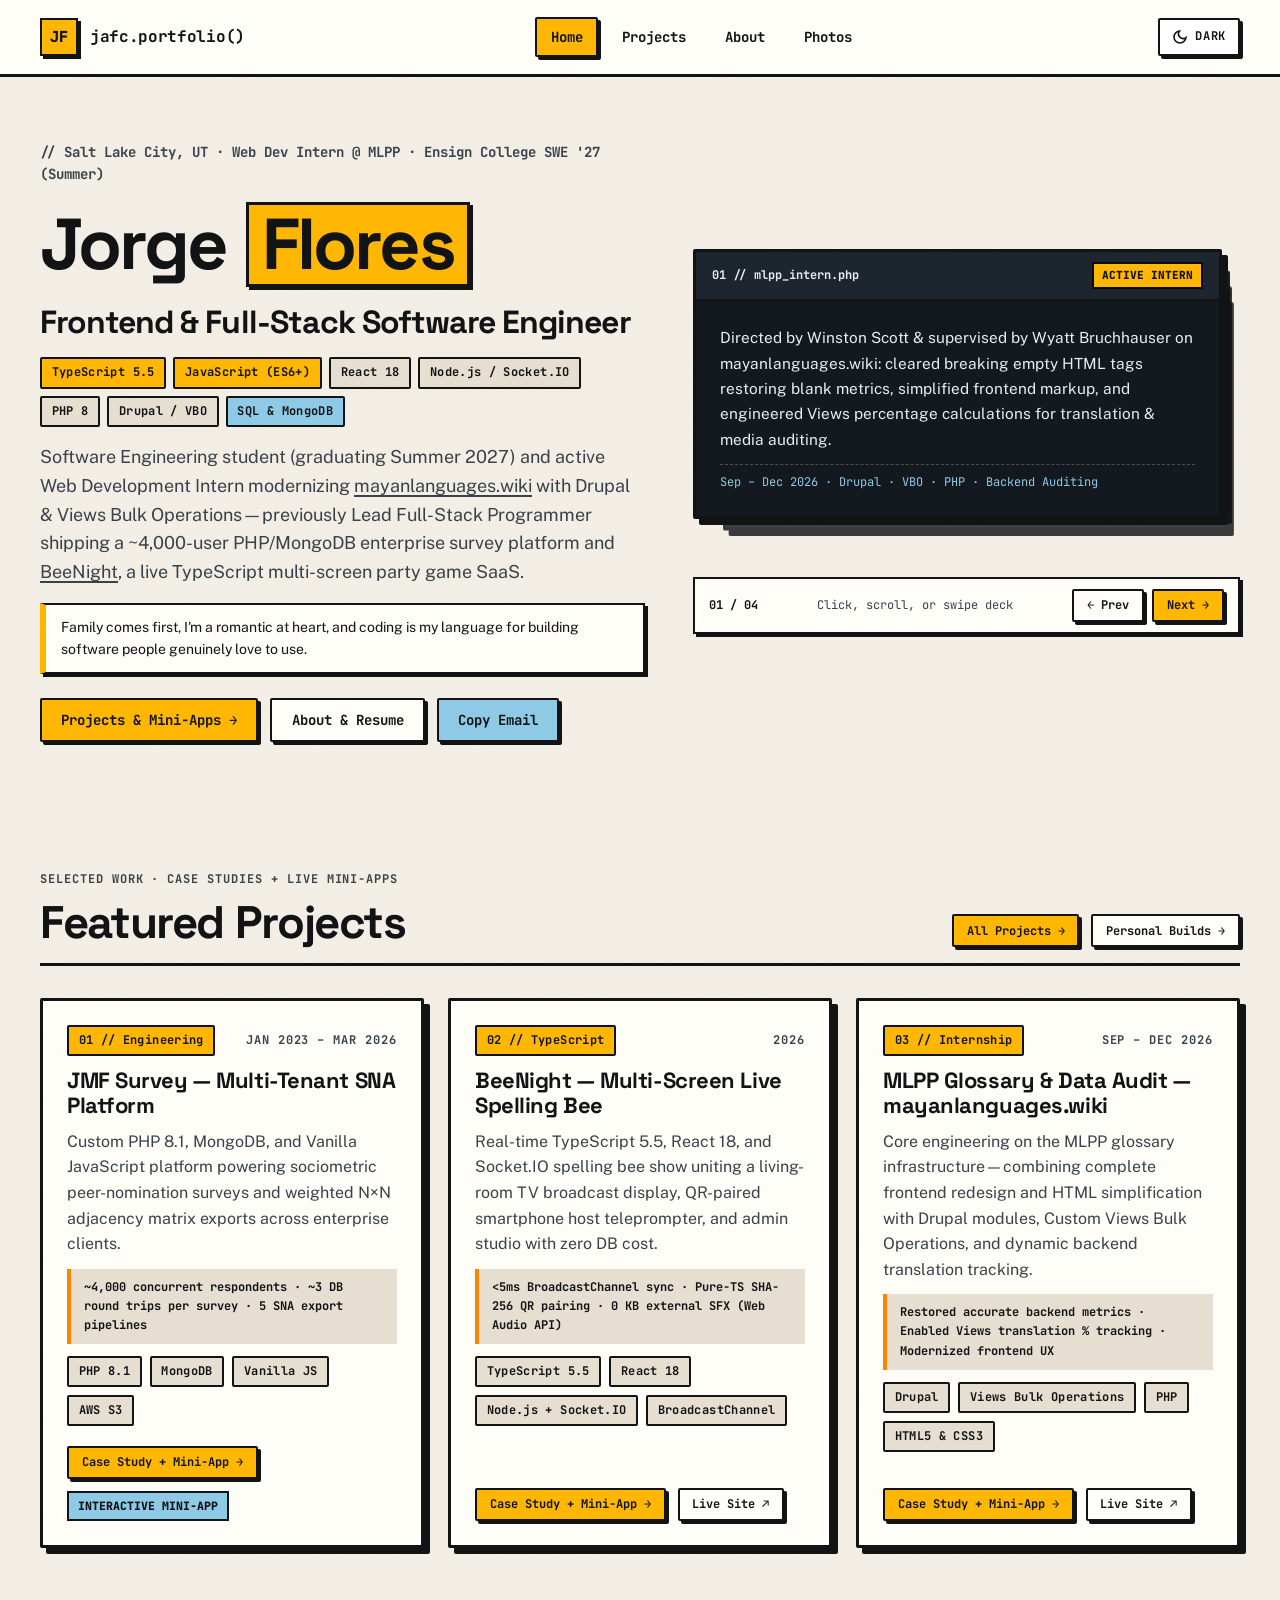
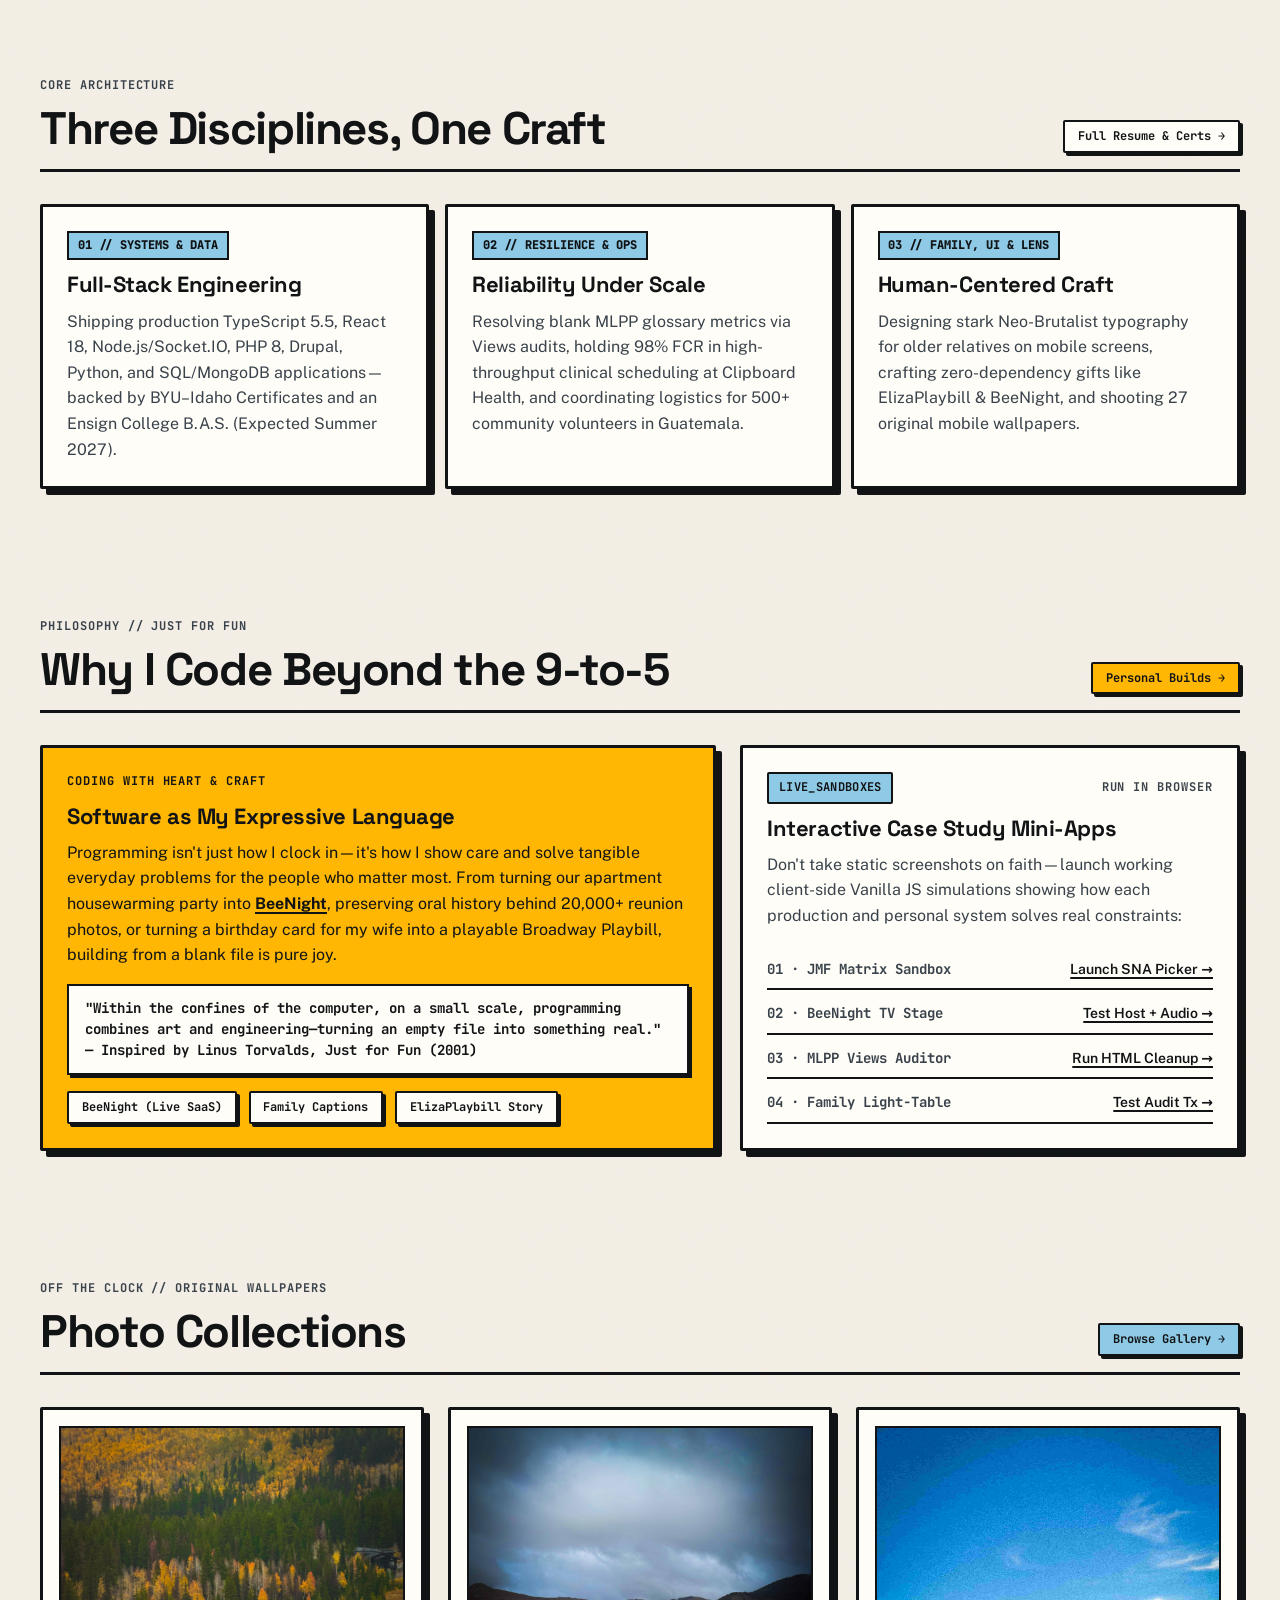
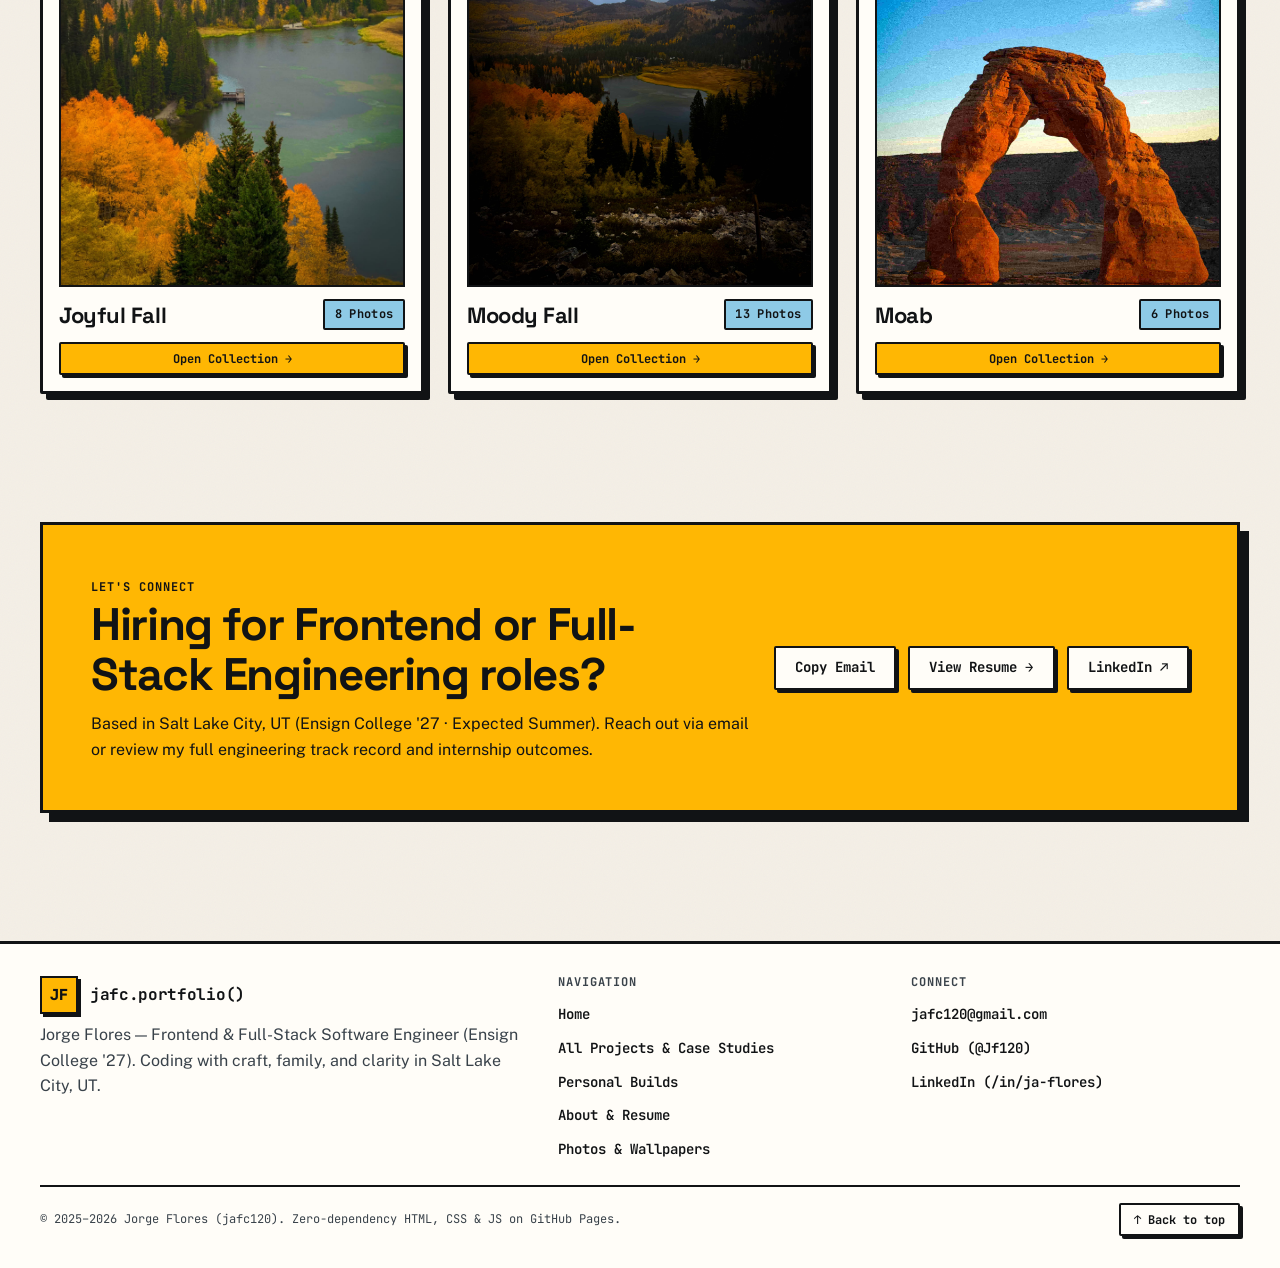
==== commit 1dd33ead: "Add BeeNight TypeScript case study and feature on home page" ====
--- a/index.html
+++ b/index.html
@@ -35,19 +35,20 @@
           <h2 class="hero-subtitle">Frontend &amp; Full-Stack Software Engineer</h2>
 
           <ul class="tag-list hero-stack-row" aria-label="Core technology stack">
+            <li class="nb-tag nb-tag--amber">TypeScript 5.5</li>
             <li class="nb-tag nb-tag--amber">JavaScript (ES6+)</li>
             <li class="nb-tag">React 18</li>
-            <li class="nb-tag">Node.js</li>
+            <li class="nb-tag">Node.js / Socket.IO</li>
             <li class="nb-tag">PHP 8</li>
             <li class="nb-tag">Drupal / VBO</li>
-            <li class="nb-tag">SQL &amp; MongoDB</li>
-            <li class="nb-tag nb-tag--sky">TypeScript (Active Build)</li>
+            <li class="nb-tag nb-tag--sky">SQL &amp; MongoDB</li>
           </ul>
 
           <p class="hero-lead">
             Software Engineering student (graduating Summer 2027) and active Web Development Intern modernizing
             <a href="./mlpp-glossary.html">mayanlanguages.wiki</a> with Drupal &amp; Views Bulk Operations—previously
-            Lead Full-Stack Programmer shipping a ~4,000-user PHP/MongoDB enterprise survey platform at JMF Asesores.
+            Lead Full-Stack Programmer shipping a ~4,000-user PHP/MongoDB enterprise survey platform and
+            <a href="./beenight.html">BeeNight</a>, a live TypeScript multi-screen party game SaaS.
           </p>
 
           <p class="hero-soul-line">
@@ -95,31 +96,31 @@
 
             <article class="card" data-card-index="03">
               <div class="card-header-bar">
-                <span>03 // family_craft.jsx</span>
-                <span class="card-role-badge">REACT &amp; SOUL</span>
+                <span>03 // beenight.ts</span>
+                <span class="card-role-badge">TYPESCRIPT SAAS</span>
               </div>
               <div class="card-body">
                 <p>
-                  Hardened my father-in-law Chris's reunion idea into a React + Express + node:sqlite (WAL)
-                  oral-history app for 20,000+ family photos—alongside ElizaPlaybill, a zero-dependency
-                  Broadway gift SPA built for my wife.
+                  Turned our apartment housewarming spelling bee into a public TypeScript 5.5, React 18 &amp;
+                  Socket.IO platform synchronizing a TV broadcast stage, QR smartphone host remote, and
+                  procedural Web Audio chimes with $0 DB overhead.
                 </p>
-                <div class="card-metric-line">Personal Craft: Family Captions (Mini-App) · ElizaPlaybill SPA</div>
+                <div class="card-metric-line">Live on Render · &lt;5ms BroadcastChannel sync · Pure-TS SHA-256</div>
               </div>
             </article>
 
             <article class="card" data-card-index="04">
               <div class="card-header-bar">
-                <span>04 // builder_ethos.txt</span>
-                <span class="card-role-badge">CRAFT &amp; LENS</span>
+                <span>04 // soul_and_lens.jsx</span>
+                <span class="card-role-badge">FAMILY &amp; LENS</span>
               </div>
               <div class="card-body">
                 <p>
-                  Coding doesn't end at 5 PM. Echoing Linus Torvalds in Just for Fun (2001), programming
-                  combines art and engineering on a small scale to craft tools people enjoy—paired with
-                  27 original mobile wallpapers shot on the road.
+                  Coding doesn't end at 5 PM: Family Captions (React + node:sqlite across 20,000+ reunion
+                  photos) and ElizaPlaybill (live birthday SPA for my wife), grounded by Torvalds's Just for
+                  Fun ethos and 27 original mobile wallpapers.
                 </p>
-                <div class="card-metric-line">27 Original Wallpapers · TypeScript Active Build · Summer '27 Grad</div>
+                <div class="card-metric-line">Personal Builds · 27 Wallpapers · Summer '27 Grad</div>
               </div>
             </article>
           </div>
@@ -174,9 +175,9 @@
             <span class="pillar-index">01 // SYSTEMS &amp; DATA</span>
             <h3>Full-Stack Engineering</h3>
             <p>
-              Shipping production PHP 8, Drupal, React 18, Node.js, Python, and SQL/MongoDB platforms
-              (with active TypeScript development), backed by BYU–Idaho Certificates and an Ensign
-              College B.A.S. (Expected Summer 2027).
+              Shipping production TypeScript 5.5, React 18, Node.js/Socket.IO, PHP 8, Drupal, Python,
+              and SQL/MongoDB applications—backed by BYU–Idaho Certificates and an Ensign College B.A.S.
+              (Expected Summer 2027).
             </p>
           </article>
 
@@ -195,7 +196,7 @@
             <h3>Human-Centered Craft</h3>
             <p>
               Designing stark Neo-Brutalist typography for older relatives on mobile screens, crafting
-              zero-dependency gifts like ElizaPlaybill, and shooting 27 full-resolution phone wallpapers.
+              zero-dependency gifts like ElizaPlaybill &amp; BeeNight, and shooting 27 original mobile wallpapers.
             </p>
           </article>
         </div>
@@ -219,8 +220,9 @@
               <h3>Software as My Expressive Language</h3>
               <p>
                 Programming isn't just how I clock in—it's how I show care and solve tangible everyday
-                problems for the people who matter most. Whether helping my father-in-law preserve oral
-                history behind 20,000+ reunion photos or turning a birthday card for my wife into a
+                problems for the people who matter most. From turning our apartment housewarming party into
+                <a href="./beenight.html" style="color: #111315;"><strong>BeeNight</strong></a>, preserving
+                oral history behind 20,000+ reunion photos, or turning a birthday card for my wife into a
                 playable Broadway Playbill, building from a blank file is pure joy.
               </p>
             </div>
@@ -231,9 +233,9 @@
             </blockquote>
 
             <div class="hero-cta-group" style="margin-top: 0;">
-              <a class="btn btn-sm btn-surface" href="./family-captions.html">Family Captions + Mini-App</a>
+              <a class="btn btn-sm btn-surface" href="./beenight.html">BeeNight (Live SaaS)</a>
+              <a class="btn btn-sm btn-surface" href="./family-captions.html">Family Captions</a>
               <a class="btn btn-sm btn-surface" href="./eliza-playbill.html">ElizaPlaybill Story</a>
-              <a class="btn btn-sm btn-surface" href="./about.html">About &amp; Origin →</a>
             </div>
           </article>
 
@@ -256,16 +258,16 @@
                 <dd><a href="./jmf-survey.html#jmf-mini-app">Launch SNA Picker →</a></dd>
               </div>
               <div class="facts-row">
-                <dt>02 · Family Light-Table</dt>
-                <dd><a href="./family-captions.html#family-mini-app">Test Audit Tx →</a></dd>
+                <dt>02 · BeeNight TV Stage</dt>
+                <dd><a href="./beenight.html#beenight-mini-app">Test Host + Audio →</a></dd>
               </div>
               <div class="facts-row">
                 <dt>03 · MLPP Views Auditor</dt>
                 <dd><a href="./mlpp-glossary.html#mlpp-mini-app">Run HTML Cleanup →</a></dd>
               </div>
               <div class="facts-row">
-                <dt>04 · ElizaPlaybill SPA</dt>
-                <dd><a href="./eliza-playbill.html">Read Breakdown →</a></dd>
+                <dt>04 · Family Light-Table</dt>
+                <dd><a href="./family-captions.html#family-mini-app">Test Audit Tx →</a></dd>
               </div>
             </dl>
           </aside>
--- a/css/components.css
+++ b/css/components.css
@@ -322,7 +322,10 @@
 .nb-card--amber p,
 .nb-card--amber h2,
 .nb-card--amber h3,
-.nb-card--amber h4 {
+.nb-card--amber h4,
+.nb-card--amber .eyebrow,
+.nb-card--amber .kpi-value,
+.nb-card--amber code {
   color: var(--ink-on-accent);
 }
 
--- a/css/pages.css
+++ b/css/pages.css
@@ -1572,3 +1572,132 @@
   background-color: var(--accent-orange);
   color: #111315;
 }
+
+/* BeeNight Dual-Surface TV Stage & Host Sandbox */
+.bee-tv-stage {
+  background-color: var(--code-bg);
+  color: var(--code-text);
+  border: var(--border-heavy) solid var(--border-color);
+  box-shadow: var(--shadow-md);
+  padding: var(--space-4);
+  display: flex;
+  flex-direction: column;
+  gap: var(--space-3);
+}
+
+.bee-tv-stage p,
+.bee-tv-stage .eyebrow {
+  color: var(--code-text);
+}
+
+.bee-tv-stage.is-light-broadcast {
+  background-color: #fffdf8;
+  color: #111315;
+  border-color: #111315;
+}
+
+.bee-tv-stage.is-light-broadcast p,
+.bee-tv-stage.is-light-broadcast .eyebrow {
+  color: #111315;
+}
+
+.bee-tv-stage.is-light-broadcast .bee-tv-top,
+.bee-tv-stage.is-light-broadcast .bee-spotlight,
+.bee-tv-stage.is-light-broadcast .bee-standing-row {
+  border-color: #111315;
+}
+
+.bee-tv-stage.is-light-broadcast .bee-standing-row:not(.is-leader) {
+  background-color: #f4efe6;
+  color: #111315;
+}
+
+.bee-tv-stage.is-light-broadcast .bee-letter-tile {
+  background-color: #fffdf8;
+  color: #111315;
+  border-color: #111315;
+}
+
+.nb-card--amber .kpi-value {
+  color: var(--ink-on-accent);
+}
+
+.bee-tv-top {
+  display: flex;
+  flex-wrap: wrap;
+  align-items: center;
+  justify-content: space-between;
+  gap: var(--space-2);
+  padding-bottom: var(--space-2);
+  border-bottom: 2px solid var(--border-color);
+}
+
+.bee-spotlight {
+  padding: var(--space-4);
+  border: var(--border-width) solid var(--border-color);
+  background-color: var(--accent-amber);
+  color: #111315;
+  display: flex;
+  flex-direction: column;
+  gap: var(--space-2);
+}
+
+.bee-spotlight h4,
+.bee-spotlight p {
+  color: #111315;
+}
+
+.bee-letter-slots {
+  display: flex;
+  flex-wrap: wrap;
+  gap: 0.35rem;
+}
+
+.bee-letter-tile {
+  display: inline-flex;
+  align-items: center;
+  justify-content: center;
+  width: 30px;
+  height: 34px;
+  background-color: var(--bg-surface);
+  color: var(--ink-primary);
+  border: 2px solid #111315;
+  font-family: var(--font-mono);
+  font-weight: 800;
+  font-size: var(--text-sm);
+}
+
+.bee-host-card {
+  padding: var(--space-3) var(--space-4);
+  background-color: var(--bg-surface);
+  border: var(--border-width) solid var(--border-color);
+  display: flex;
+  flex-direction: column;
+  gap: var(--space-2);
+}
+
+.bee-standings-list {
+  display: flex;
+  flex-direction: column;
+  gap: 0.45rem;
+}
+
+.bee-standing-row {
+  display: flex;
+  align-items: center;
+  justify-content: space-between;
+  gap: var(--space-2);
+  padding: 0.45rem 0.65rem;
+  background-color: var(--bg-surface);
+  color: var(--ink-primary);
+  border: 2px solid var(--border-color);
+  font-family: var(--font-mono);
+  font-size: var(--text-xs);
+}
+
+.bee-standing-row.is-leader {
+  background-color: var(--accent-sky);
+  color: #111315;
+  font-weight: 800;
+}
+
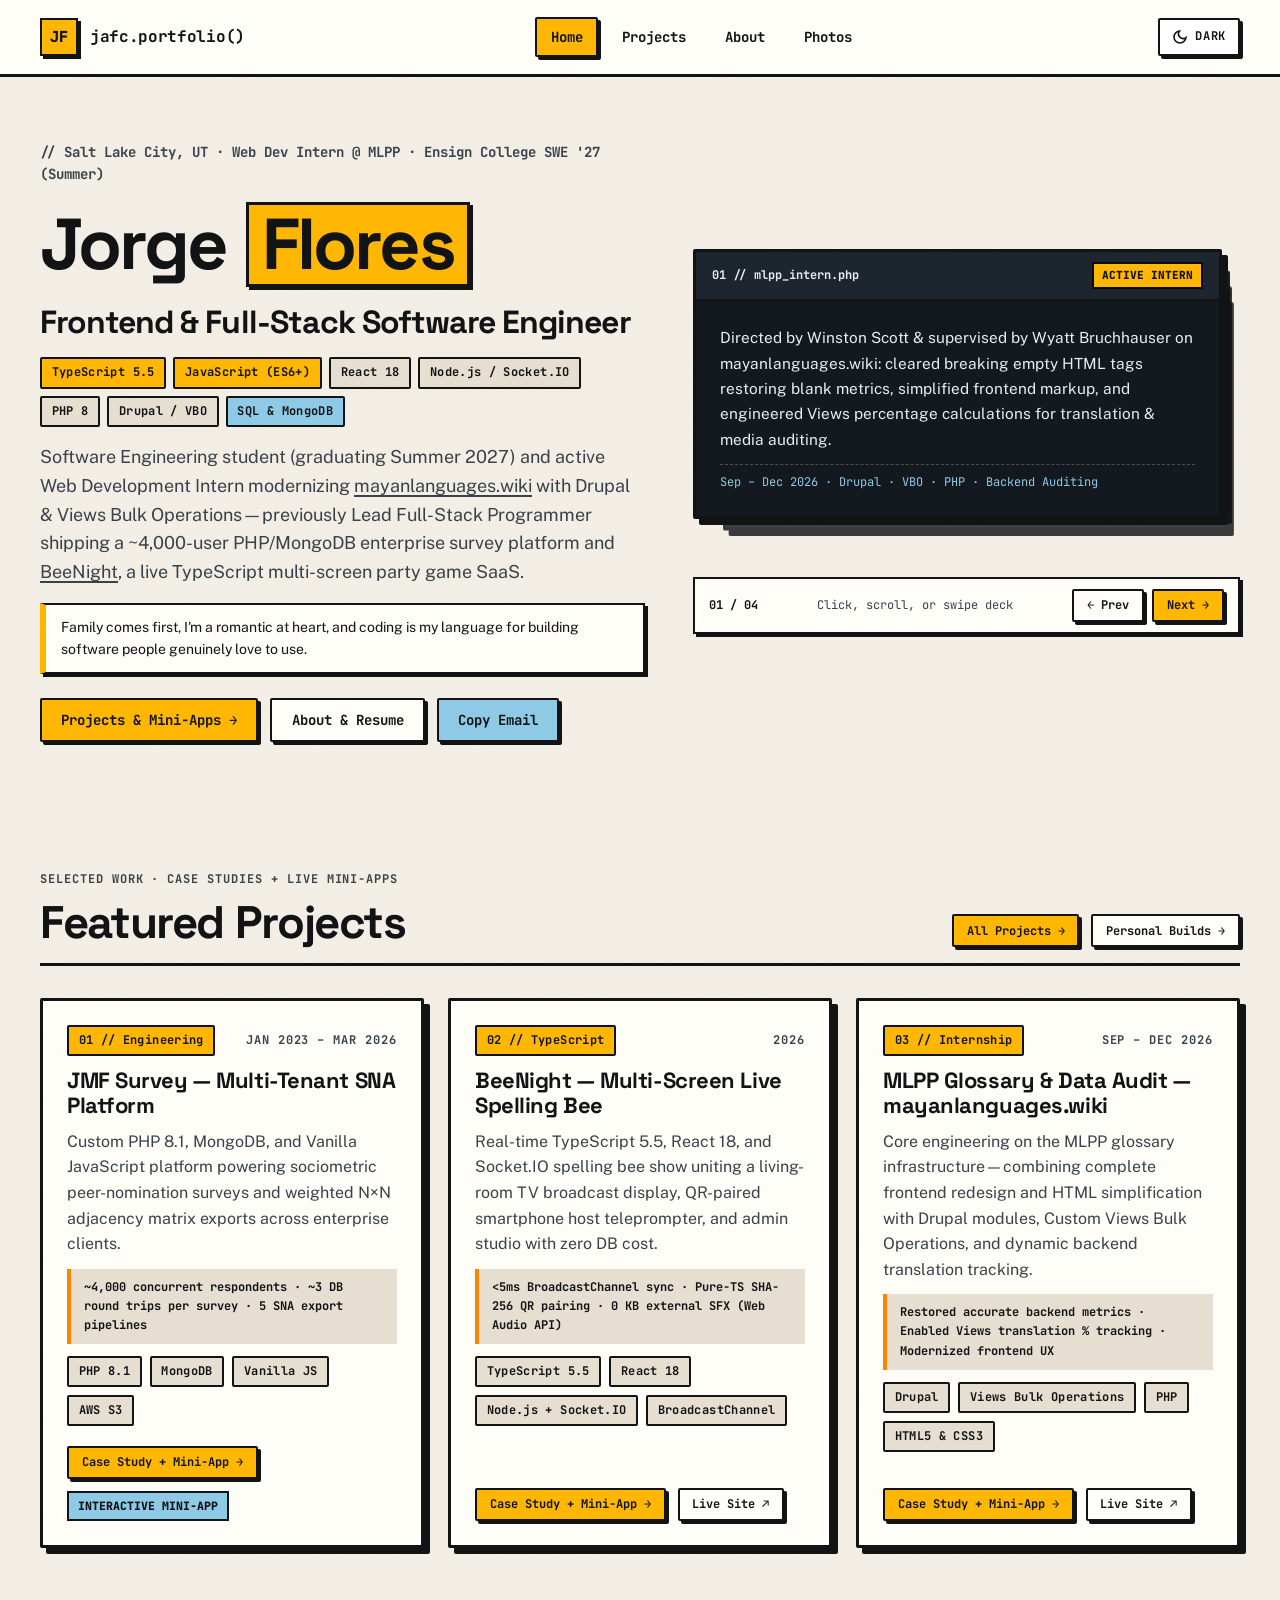
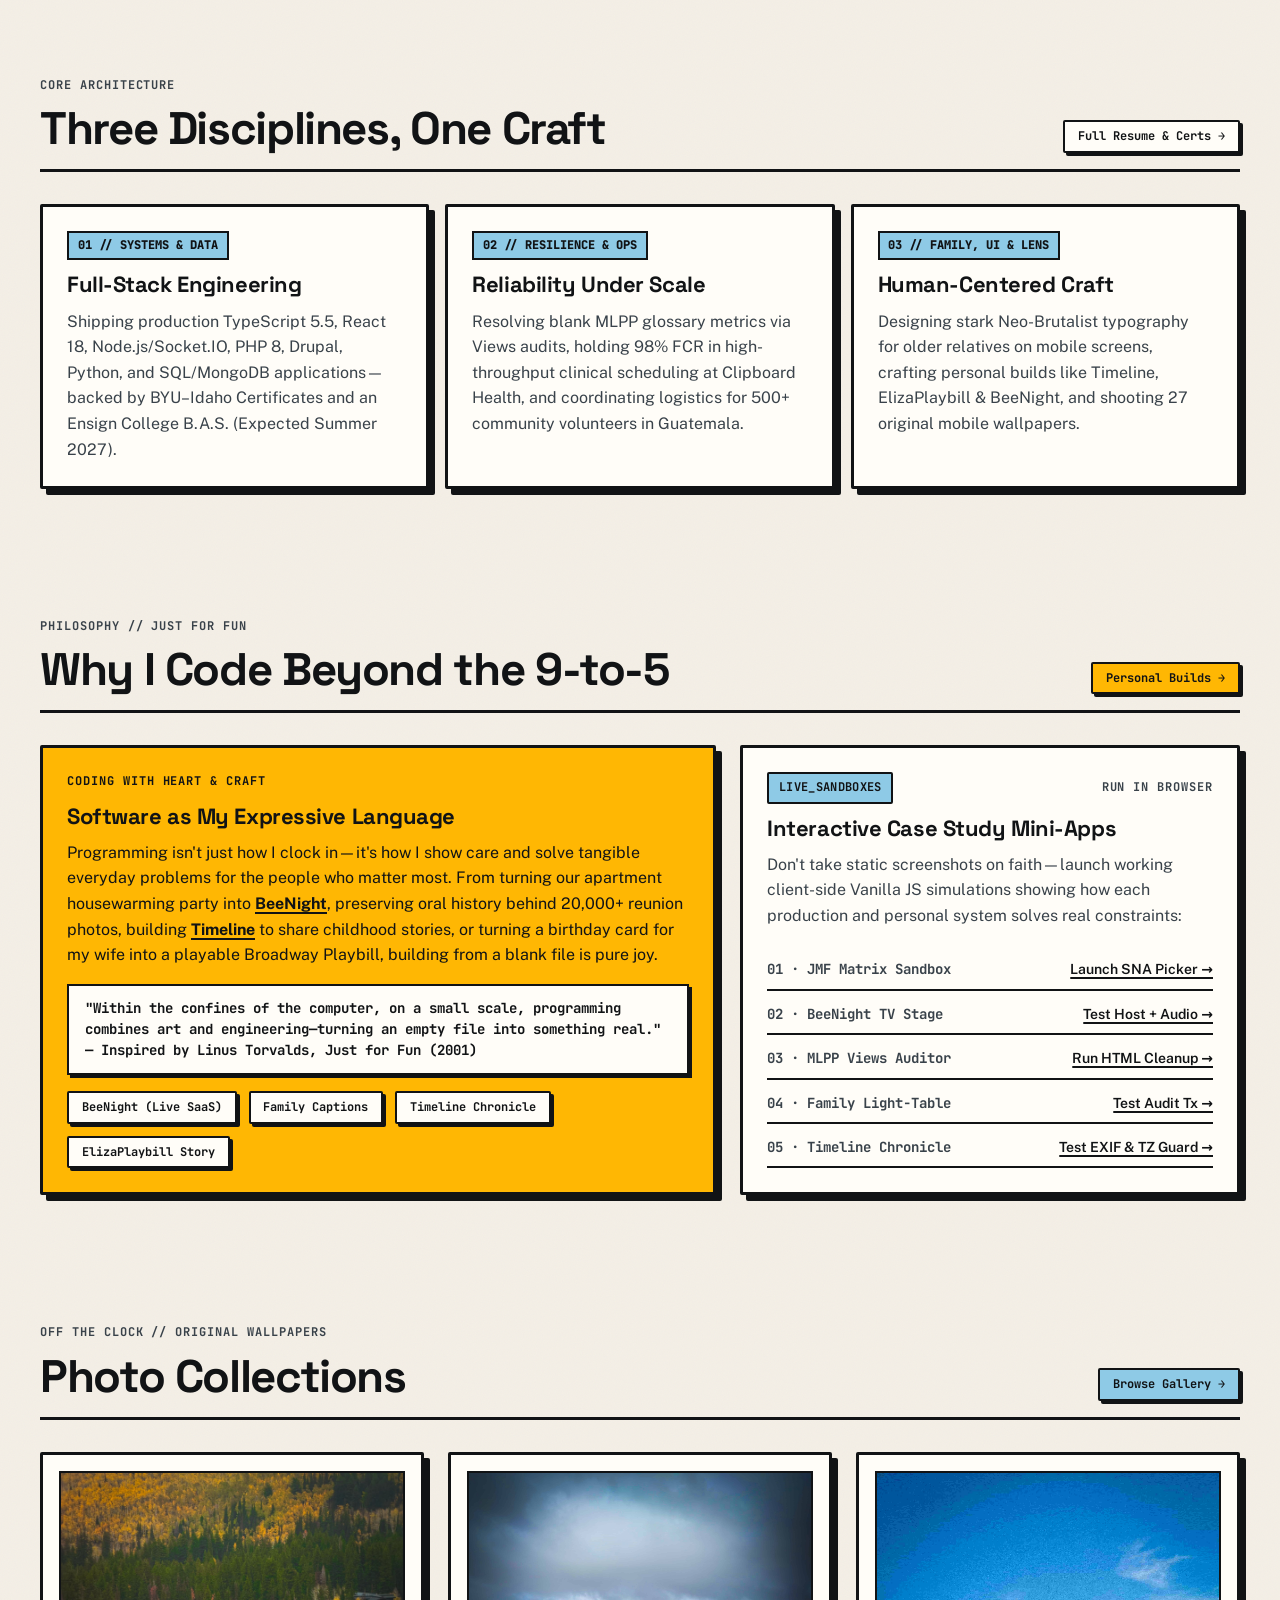
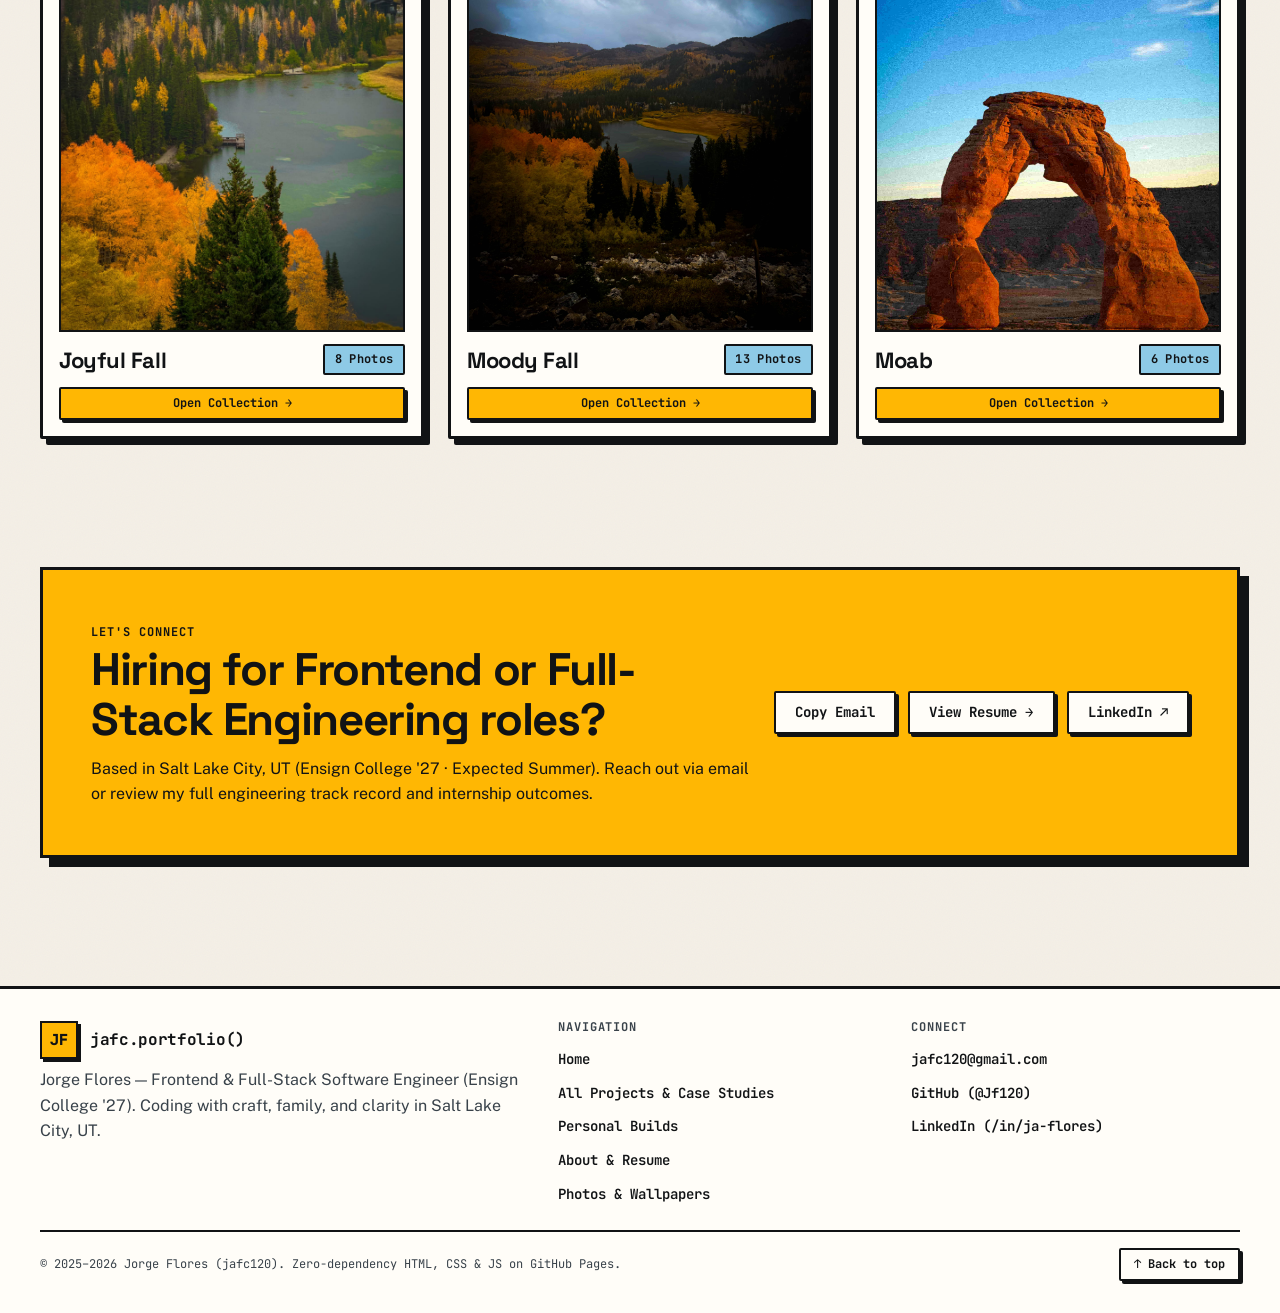
==== commit 72ef1125: "Add Timeline personal case study and interactive EXIF/timezone mini-app" ====
--- a/index.html
+++ b/index.html
@@ -116,9 +116,9 @@
               </div>
               <div class="card-body">
                 <p>
-                  Coding doesn't end at 5 PM: Family Captions (React + node:sqlite across 20,000+ reunion
-                  photos) and ElizaPlaybill (live birthday SPA for my wife), grounded by Torvalds's Just for
-                  Fun ethos and 27 original mobile wallpapers.
+                  Coding doesn't end at 5 PM: Family Captions (20,000+ reunion archive), Timeline
+                  (local-first IndexedDB photo chronicle), and ElizaPlaybill (live birthday SPA for my
+                  wife), plus 27 original mobile wallpapers.
                 </p>
                 <div class="card-metric-line">Personal Builds · 27 Wallpapers · Summer '27 Grad</div>
               </div>
@@ -196,7 +196,7 @@
             <h3>Human-Centered Craft</h3>
             <p>
               Designing stark Neo-Brutalist typography for older relatives on mobile screens, crafting
-              zero-dependency gifts like ElizaPlaybill &amp; BeeNight, and shooting 27 original mobile wallpapers.
+              personal builds like Timeline, ElizaPlaybill &amp; BeeNight, and shooting 27 original mobile wallpapers.
             </p>
           </article>
         </div>
@@ -222,8 +222,9 @@
                 Programming isn't just how I clock in—it's how I show care and solve tangible everyday
                 problems for the people who matter most. From turning our apartment housewarming party into
                 <a href="./beenight.html" style="color: #111315;"><strong>BeeNight</strong></a>, preserving
-                oral history behind 20,000+ reunion photos, or turning a birthday card for my wife into a
-                playable Broadway Playbill, building from a blank file is pure joy.
+                oral history behind 20,000+ reunion photos, building <a href="./timeline.html" style="color: #111315;"><strong>Timeline</strong></a>
+                to share childhood stories, or turning a birthday card for my wife into a playable Broadway Playbill,
+                building from a blank file is pure joy.
               </p>
             </div>
 
@@ -235,6 +236,7 @@
             <div class="hero-cta-group" style="margin-top: 0;">
               <a class="btn btn-sm btn-surface" href="./beenight.html">BeeNight (Live SaaS)</a>
               <a class="btn btn-sm btn-surface" href="./family-captions.html">Family Captions</a>
+              <a class="btn btn-sm btn-surface" href="./timeline.html">Timeline Chronicle</a>
               <a class="btn btn-sm btn-surface" href="./eliza-playbill.html">ElizaPlaybill Story</a>
             </div>
           </article>
@@ -268,6 +270,10 @@
               <div class="facts-row">
                 <dt>04 · Family Light-Table</dt>
                 <dd><a href="./family-captions.html#family-mini-app">Test Audit Tx →</a></dd>
+              </div>
+              <div class="facts-row">
+                <dt>05 · Timeline Chronicle</dt>
+                <dd><a href="./timeline.html#timeline-mini-app">Test EXIF &amp; TZ Guard →</a></dd>
               </div>
             </dl>
           </aside>
--- a/css/pages.css
+++ b/css/pages.css
@@ -1701,3 +1701,51 @@
   font-weight: 800;
 }
 
+/* Timeline 3-Tier Date Resolver & Chronicle Sandbox */
+.tl-queue-list {
+  display: flex;
+  flex-direction: column;
+  gap: var(--space-2);
+}
+
+.tl-queue-card {
+  padding: 0.65rem 0.85rem;
+  background-color: var(--bg-surface);
+  border: 2px solid var(--border-color);
+  display: flex;
+  flex-direction: column;
+  gap: 0.35rem;
+}
+
+.tl-queue-card.is-selected {
+  border-left: 6px solid var(--accent-amber);
+  box-shadow: var(--shadow-sm);
+}
+
+.tl-chronicle-card {
+  padding: var(--space-4);
+  background-color: var(--accent-amber);
+  color: #111315;
+  border: var(--border-width) solid var(--border-color);
+  box-shadow: var(--shadow-sm);
+  display: flex;
+  flex-direction: column;
+  gap: var(--space-2);
+}
+
+.tl-chronicle-card h4,
+.tl-chronicle-card p,
+.tl-chronicle-card strong {
+  color: #111315;
+}
+
+.tl-gps-box {
+  padding: 0.65rem 0.85rem;
+  background-color: var(--bg-surface);
+  border: 2px solid var(--border-color);
+  display: flex;
+  flex-direction: column;
+  gap: 0.25rem;
+}
+
+
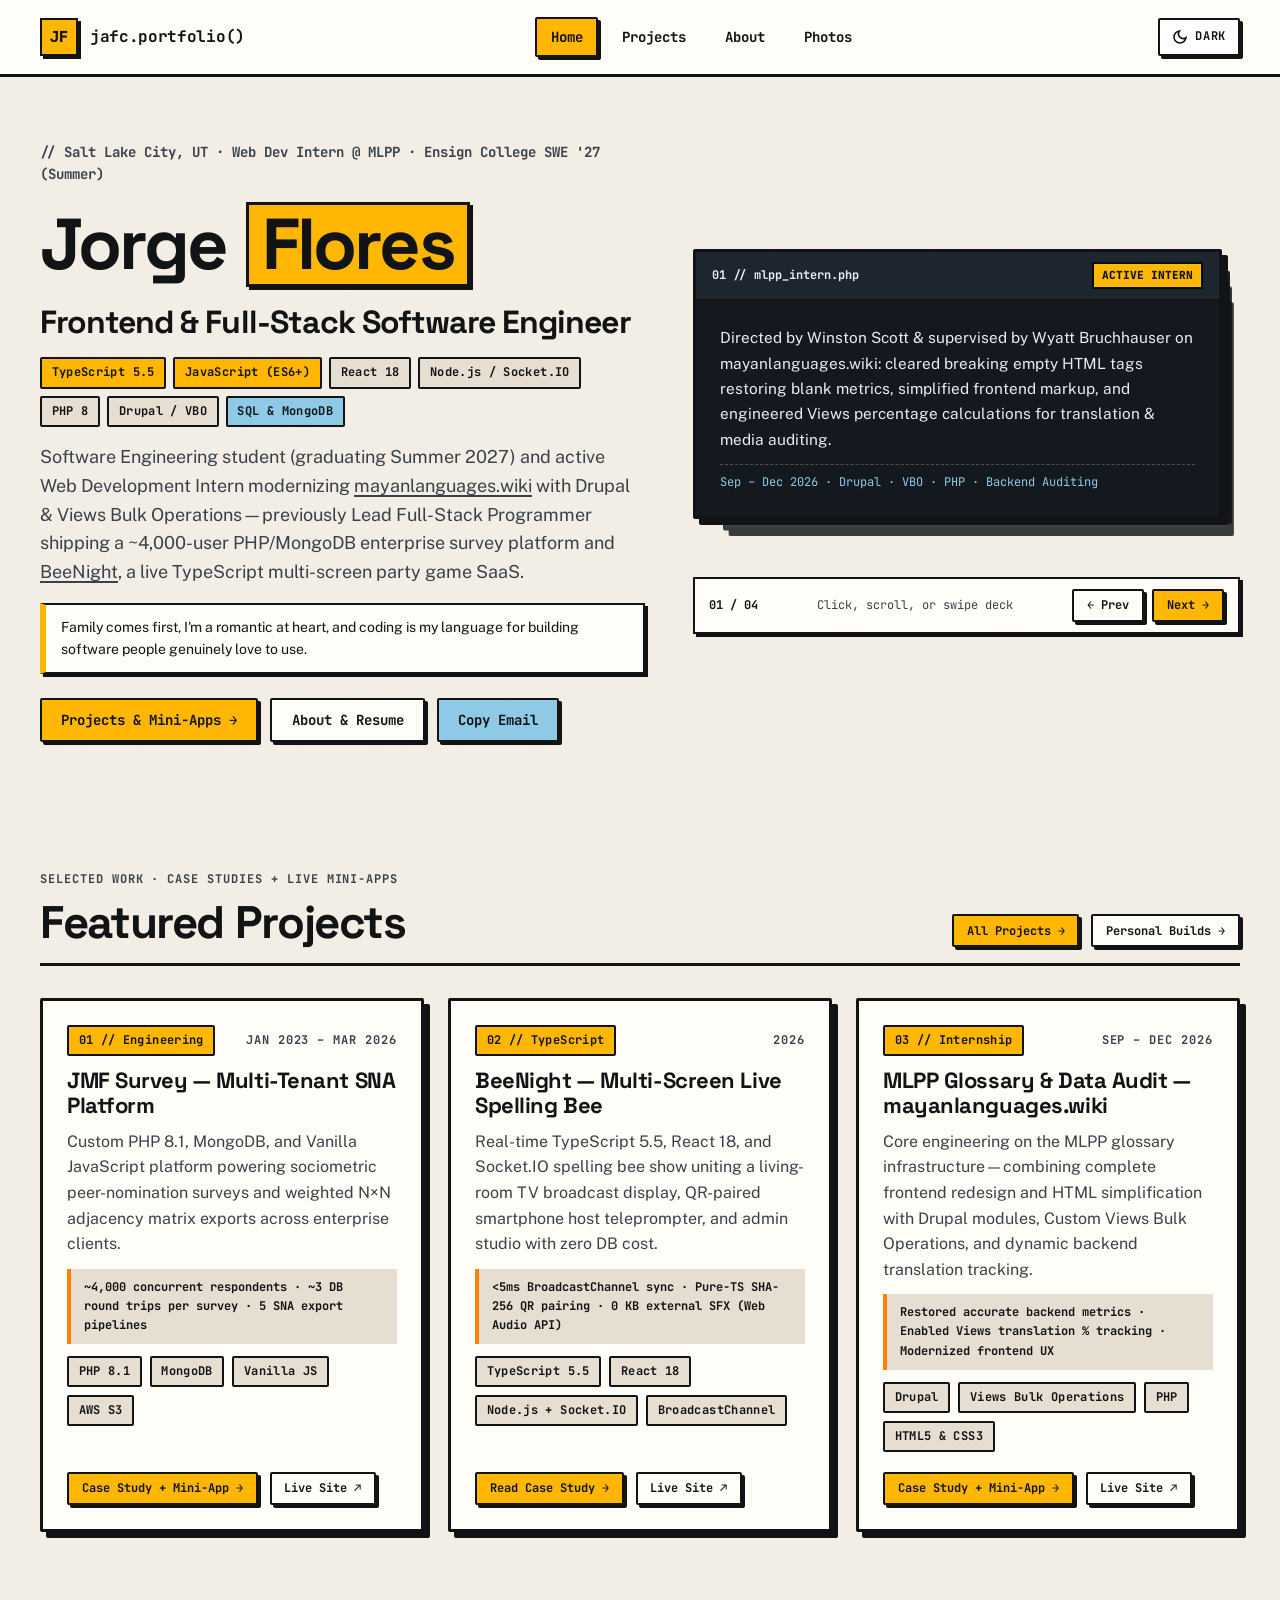
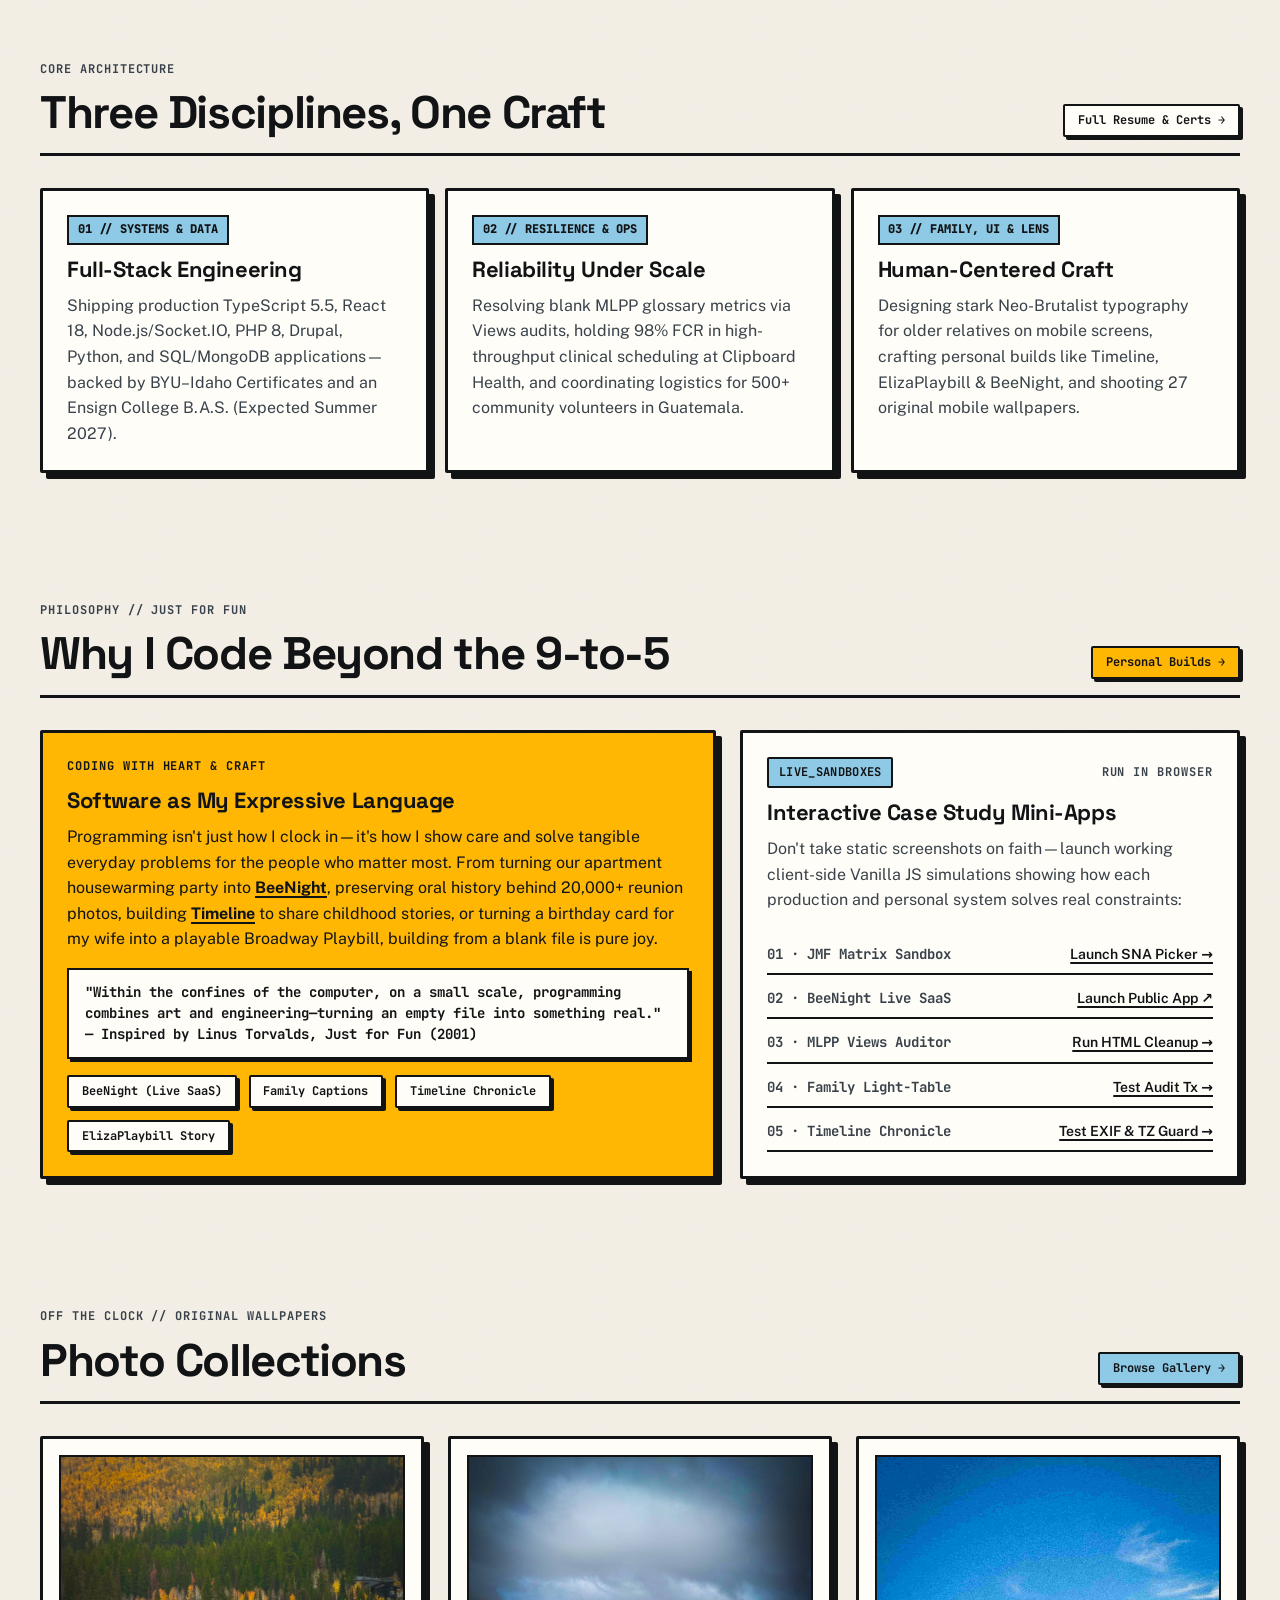
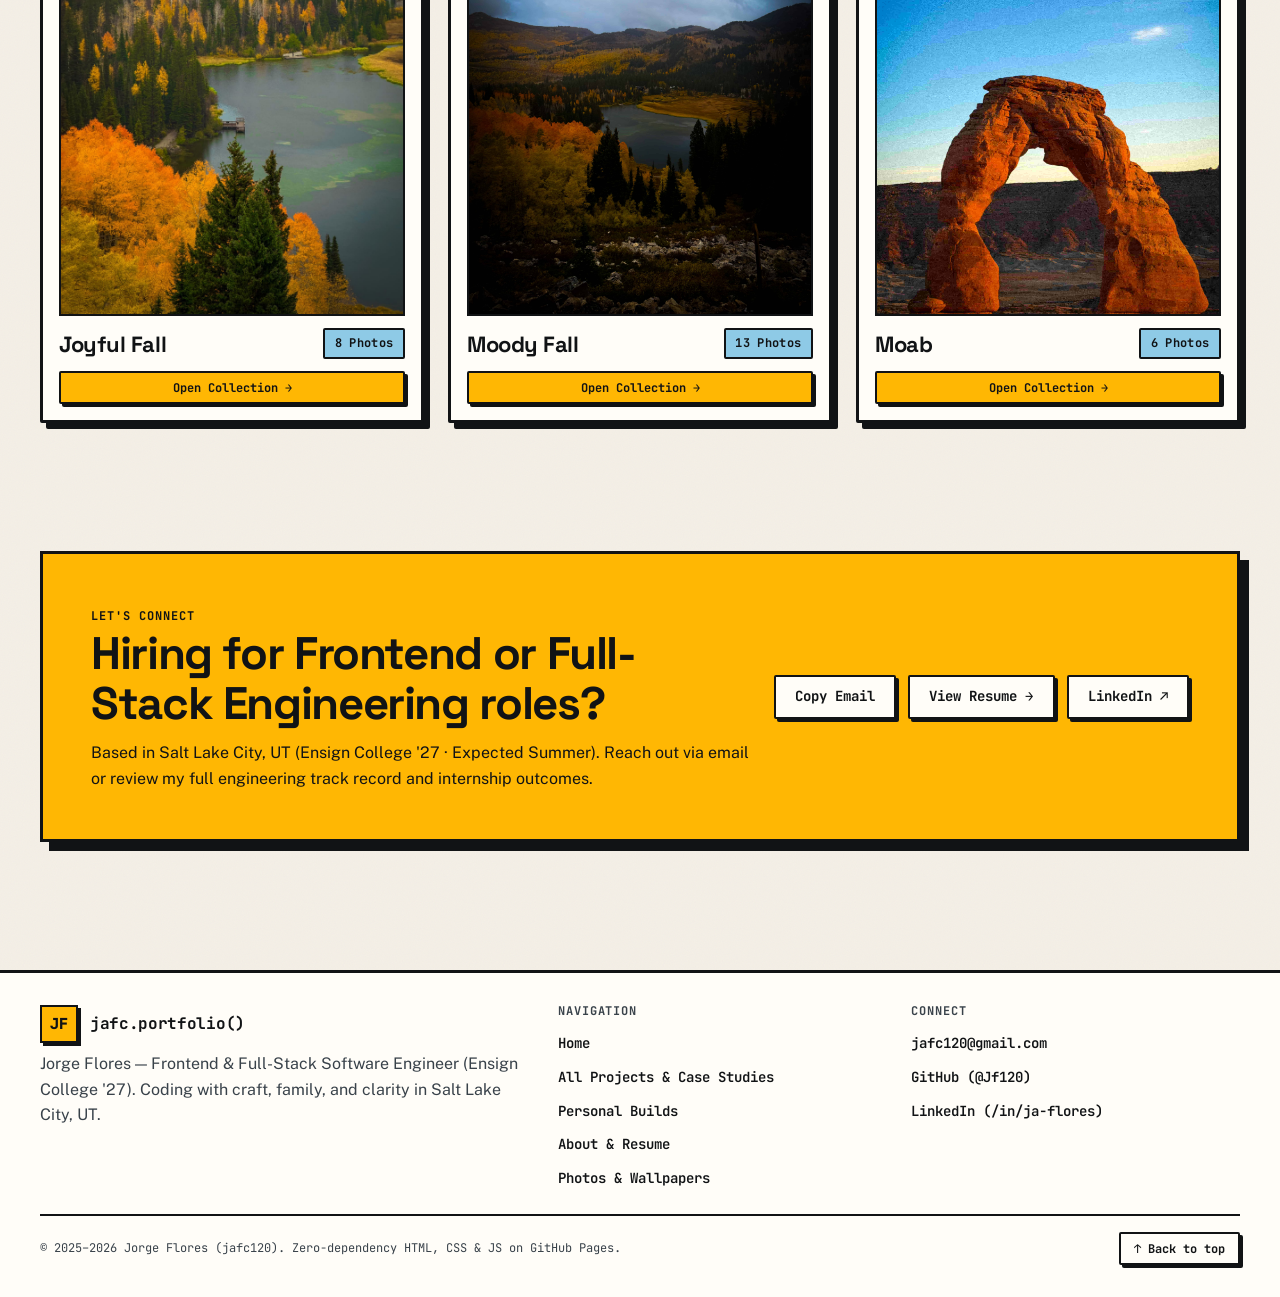
==== commit 2486dfec: "Remove simulated BeeNight mini-app and expand BeeNight case study with full TypeScript deep dives" ====
--- a/index.html
+++ b/index.html
@@ -260,8 +260,8 @@
                 <dd><a href="./jmf-survey.html#jmf-mini-app">Launch SNA Picker →</a></dd>
               </div>
               <div class="facts-row">
-                <dt>02 · BeeNight TV Stage</dt>
-                <dd><a href="./beenight.html#beenight-mini-app">Test Host + Audio →</a></dd>
+                <dt>02 · BeeNight Live SaaS</dt>
+                <dd><a href="https://spelling-bee-3n84.onrender.com/" target="_blank" rel="noopener noreferrer">Launch Public App ↗</a></dd>
               </div>
               <div class="facts-row">
                 <dt>03 · MLPP Views Auditor</dt>
--- a/css/tokens.css
+++ b/css/tokens.css
@@ -86,6 +86,29 @@
   --code-string: #ffb703;
   --code-function: #fb8500;
   --code-number: #b5cea8;
+
+  /* Secondary "Tactile Minimal" (.nb-mini) Tokens for Sandboxes & Iframe Mini-Apps */
+  --mini-border-subtle: 1px;
+  --mini-border-strong: 1.5px;
+  --mini-border-accent: 3px;
+  --mini-radius-xs: 3px;
+  --mini-radius-sm: 4px;
+  --mini-radius-md: 6px;
+  --mini-shadow-btn: 2px 2px 0 var(--mini-shadow-color);
+  --mini-shadow-btn-hover: 3px 3px 0 var(--mini-shadow-color);
+
+  --mini-bg-canvas: #f8f5ee;
+  --mini-bg-surface: #ffffff;
+  --mini-bg-muted: #efeae0;
+  --mini-bg-hover: #f3efe6;
+  --mini-amber-tint: #fff6db;
+  --mini-sky-tint: #eaf5fb;
+  --mini-ink-primary: #14171a;
+  --mini-ink-secondary: #4a535c;
+  --mini-ink-muted: #6c7680;
+  --mini-border-color: #1e2328;
+  --mini-divider-color: #dcd5c7;
+  --mini-shadow-color: #1e2328;
 }
 
 /* Dark Theme — Abyssal Navy-Slate & Warm Bone Ink (Zero Purple) */
@@ -113,4 +136,18 @@
   --code-string: #ffb703;
   --code-function: #fb8500;
   --code-number: #b8d8be;
+
+  /* Secondary "Tactile Minimal" (.nb-mini) Tokens — Dark Mode */
+  --mini-bg-canvas: #111c26;
+  --mini-bg-surface: #182635;
+  --mini-bg-muted: #1f3144;
+  --mini-bg-hover: #22364b;
+  --mini-amber-tint: rgba(255, 183, 3, 0.14);
+  --mini-sky-tint: rgba(142, 202, 230, 0.14);
+  --mini-ink-primary: #f1ece1;
+  --mini-ink-secondary: #b7cad8;
+  --mini-ink-muted: #849bb0;
+  --mini-border-color: #cfd8e3;
+  --mini-divider-color: #2b3f54;
+  --mini-shadow-color: #060b10;
 }
--- a/css/pages.css
+++ b/css/pages.css
@@ -1259,15 +1259,17 @@
 }
 
 .sandbox-body {
-  padding: var(--space-5);
-  display: flex;
-  flex-direction: column;
-  gap: var(--space-5);
+  padding: var(--space-4) var(--space-5);
+  display: flex;
+  flex-direction: column;
+  gap: var(--space-4);
+  background-color: var(--mini-bg-canvas);
+  color: var(--mini-ink-primary);
 }
 
 @media (max-width: 540px) {
   .sandbox-body {
-    padding: var(--space-4);
+    padding: var(--space-3);
   }
 }
 
@@ -1277,9 +1279,11 @@
   align-items: center;
   justify-content: space-between;
   gap: var(--space-3);
-  padding: var(--space-3) var(--space-4);
-  background-color: var(--bg-muted);
-  border: var(--border-width) solid var(--border-color);
+  padding: 0.65rem 0.9rem;
+  background-color: var(--mini-bg-surface);
+  border: var(--mini-border-subtle) solid var(--mini-divider-color);
+  border-radius: var(--mini-radius-md);
+  box-shadow: none;
 }
 
 .sandbox-field-group {
@@ -1290,41 +1294,101 @@
 }
 
 .sandbox-label {
-  font-family: var(--font-mono);
-  font-size: var(--text-xs);
-  font-weight: 800;
-  text-transform: uppercase;
-  color: var(--ink-primary);
+  font-family: var(--font-body);
+  font-size: 0.8125rem;
+  font-weight: 600;
+  letter-spacing: 0;
+  text-transform: none;
+  color: var(--mini-ink-secondary);
+}
+
+/* Secondary Theme Button & Filter Pill Overrides inside .sandbox-body */
+.sandbox-body .btn,
+.sandbox-body .filter-btn {
+  min-height: 36px;
+  padding: 0.4rem 0.8rem;
+  font-family: var(--font-body);
+  font-size: 0.8125rem;
+  font-weight: 600;
+  text-transform: none;
+  letter-spacing: 0;
+  border-width: var(--mini-border-strong);
+  border-color: var(--mini-border-color);
+  border-radius: var(--mini-radius-sm);
+  box-shadow: var(--mini-shadow-btn);
+}
+
+.sandbox-body .btn:hover:not(:disabled),
+.sandbox-body .filter-btn:hover:not(:disabled) {
+  transform: translate(-1px, -1px);
+  box-shadow: var(--mini-shadow-btn-hover);
+}
+
+.sandbox-body .btn:active:not(:disabled),
+.sandbox-body .filter-btn:active:not(:disabled) {
+  transform: translate(1px, 1px);
+  box-shadow: none;
+}
+
+.sandbox-body .btn-primary,
+.sandbox-body .filter-btn.is-active {
+  background-color: var(--accent-amber);
+  color: #111315;
+  border-color: #111315;
+}
+
+.sandbox-body .btn-secondary {
+  background-color: var(--accent-sky);
+  color: #111315;
+  border-color: #111315;
+}
+
+.sandbox-body .nb-tag {
+  border-width: 1px;
+  border-color: var(--mini-divider-color);
+  border-radius: var(--mini-radius-xs);
+  box-shadow: none;
+  font-size: 0.7rem;
+  padding: 0.14rem 0.45rem;
+}
+
+.sandbox-body .nb-tag--amber,
+.sandbox-body .nb-tag--sky,
+.sandbox-body .nb-tag--orange {
+  border-color: #111315;
+  color: #111315;
 }
 
 .sandbox-input,
 .sandbox-select,
 .sandbox-textarea {
-  padding: 0.5rem 0.75rem;
-  background-color: var(--bg-surface);
-  color: var(--ink-primary);
-  border: var(--border-width) solid var(--border-color);
-  border-radius: var(--radius-sm);
+  padding: 0.4rem 0.7rem;
+  background-color: var(--mini-bg-surface);
+  color: var(--mini-ink-primary);
+  border: var(--mini-border-subtle) solid var(--mini-border-color);
+  border-radius: var(--mini-radius-sm);
+  font-family: var(--font-body);
   font-size: var(--text-sm);
-  min-height: 42px;
+  min-height: 36px;
+  box-shadow: none;
 }
 
 .sandbox-input::placeholder,
 .sandbox-textarea::placeholder {
-  color: var(--ink-secondary);
-  opacity: 0.9;
+  color: var(--mini-ink-muted);
+  opacity: 1;
 }
 
 .sandbox-textarea {
   width: 100%;
-  min-height: 82px;
+  min-height: 76px;
   resize: vertical;
   line-height: 1.5;
 }
 
 .sandbox-split {
   display: grid;
-  gap: var(--space-5);
+  gap: var(--space-4);
   align-items: start;
 }
 
@@ -1337,17 +1401,49 @@
 .sandbox-pane {
   display: flex;
   flex-direction: column;
-  gap: var(--space-4);
+  gap: var(--space-3);
   padding: var(--space-4);
-  background-color: var(--bg-page);
-  border: var(--border-width) solid var(--border-color);
-  box-shadow: var(--shadow-sm);
-}
-
-/* JMF Roster & Matrix Sandbox */
+  background-color: var(--mini-bg-surface);
+  border: var(--mini-border-subtle) solid var(--mini-divider-color);
+  border-radius: var(--mini-radius-md);
+  box-shadow: none;
+}
+
+.sandbox-body .case-table-wrap {
+  border: var(--mini-border-subtle) solid var(--mini-divider-color);
+  border-radius: var(--mini-radius-sm);
+  box-shadow: none;
+}
+
+.sandbox-iframe-wrap {
+  width: 100%;
+  background-color: var(--mini-bg-surface);
+  border: var(--mini-border-subtle) solid var(--mini-divider-color);
+  border-radius: var(--mini-radius-md);
+  box-shadow: none;
+  overflow: hidden;
+}
+
+.sandbox-iframe {
+  display: block;
+  width: 100%;
+  height: 760px;
+  min-height: 640px;
+  border: 0;
+  background-color: var(--mini-bg-canvas);
+}
+
+@media (max-width: 640px) {
+  .sandbox-iframe {
+    height: 680px;
+    min-height: 580px;
+  }
+}
+
+/* JMF Roster & Matrix Sandbox (.nb-mini Secondary Theme) */
 .roster-grid {
   display: grid;
-  gap: var(--space-3);
+  gap: var(--space-2);
 }
 
 @media (min-width: 560px) {
@@ -1361,50 +1457,54 @@
   align-items: center;
   gap: var(--space-3);
   width: 100%;
-  min-height: 58px;
-  padding: 0.65rem 0.85rem;
+  min-height: 52px;
+  padding: 0.55rem 0.75rem;
   text-align: left;
-  background-color: var(--bg-surface);
-  color: var(--ink-primary);
-  border: var(--border-width) solid var(--border-color);
-  box-shadow: var(--shadow-sm);
-  transition: transform var(--transition-fast), box-shadow var(--transition-fast),
-    background-color var(--transition-fast);
+  background-color: var(--mini-bg-surface);
+  color: var(--mini-ink-primary);
+  border: var(--mini-border-subtle) solid var(--mini-divider-color);
+  border-radius: var(--mini-radius-sm);
+  box-shadow: none;
+  transition: border-color var(--transition-fast), background-color var(--transition-fast);
 }
 
 .roster-card-btn:hover:not(:disabled) {
-  transform: translate(-1px, -1px);
-  box-shadow: 4px 4px 0 var(--shadow-color);
+  border-color: var(--mini-border-color);
+  background-color: var(--mini-bg-hover);
 }
 
 .roster-card-btn.is-selected {
-  background-color: var(--accent-amber);
-  color: var(--ink-on-accent);
+  background-color: var(--mini-amber-tint);
+  color: var(--mini-ink-primary);
+  border-color: var(--mini-border-color);
+  border-left: var(--mini-border-accent) solid var(--accent-amber);
 }
 
 .roster-card-btn.is-selected small {
-  color: #111315;
+  color: var(--mini-ink-secondary);
 }
 
 .roster-card-btn:disabled {
-  background-color: var(--bg-muted);
+  background-color: var(--mini-bg-muted);
+  color: var(--mini-ink-muted);
   border-style: dashed;
   cursor: not-allowed;
 }
 
 .roster-avatar {
   flex-shrink: 0;
-  width: 38px;
-  height: 38px;
+  width: 34px;
+  height: 34px;
   display: inline-flex;
   align-items: center;
   justify-content: center;
-  background-color: var(--accent-sky);
-  color: #111315;
-  border: 2px solid var(--border-color);
+  background-color: var(--mini-sky-tint);
+  color: var(--mini-ink-primary);
+  border: 1px solid var(--mini-border-color);
+  border-radius: var(--mini-radius-xs);
   font-family: var(--font-mono);
   font-size: var(--text-xs);
-  font-weight: 800;
+  font-weight: 700;
 }
 
 .roster-meta {
@@ -1416,25 +1516,33 @@
 }
 
 .roster-meta strong {
-  font-size: var(--text-sm);
+  font-size: 0.8125rem;
+  font-weight: 600;
   line-height: 1.25;
 }
 
 .roster-meta small {
-  font-family: var(--font-mono);
+  font-family: var(--font-body);
   font-size: 0.72rem;
-  color: var(--ink-secondary);
+  color: var(--mini-ink-secondary);
 }
 
 .weight-chip {
   flex-shrink: 0;
-  padding: 0.15rem 0.45rem;
-  background-color: var(--bg-surface);
-  color: var(--ink-primary);
-  border: 2px solid var(--border-color);
-  font-family: var(--font-mono);
-  font-size: 0.7rem;
-  font-weight: 800;
+  padding: 0.12rem 0.4rem;
+  background-color: var(--mini-bg-muted);
+  color: var(--mini-ink-secondary);
+  border: 1px solid var(--mini-divider-color);
+  border-radius: var(--mini-radius-xs);
+  font-family: var(--font-mono);
+  font-size: 0.68rem;
+  font-weight: 700;
+}
+
+.roster-card-btn.is-selected .weight-chip {
+  background-color: var(--accent-amber);
+  color: #111315;
+  border-color: #111315;
 }
 
 .matrix-table {
@@ -1446,14 +1554,15 @@
 
 .matrix-table th,
 .matrix-table td {
-  padding: 0.5rem 0.45rem;
-  border: 2px solid var(--border-color);
+  padding: 0.42rem 0.4rem;
+  border: 1px solid var(--mini-divider-color);
   text-align: center;
 }
 
 .matrix-table th {
-  background-color: var(--bg-muted);
-  color: var(--ink-primary);
+  background-color: var(--mini-bg-muted);
+  color: var(--mini-ink-secondary);
+  font-weight: 700;
 }
 
 .matrix-row-active th {
@@ -1468,14 +1577,14 @@
 }
 
 .matrix-cell-diag {
-  background-color: var(--bg-muted);
-  color: var(--ink-secondary);
-}
-
-/* Family Captions Light-Table Sandbox */
+  background-color: var(--mini-bg-muted);
+  color: var(--mini-ink-muted);
+}
+
+/* Family Captions Light-Table Sandbox (.nb-mini Secondary Theme) */
 .lighttable-grid {
   display: grid;
-  gap: var(--space-3);
+  gap: var(--space-2);
   grid-template-columns: repeat(auto-fit, minmax(135px, 1fr));
 }
 
@@ -1483,30 +1592,39 @@
   display: flex;
   flex-direction: column;
   gap: var(--space-2);
-  padding: 0.65rem;
+  padding: 0.55rem;
   text-align: left;
-  background-color: var(--bg-surface);
-  color: var(--ink-primary);
-  border: var(--border-width) solid var(--border-color);
-  box-shadow: var(--shadow-sm);
-  transition: transform var(--transition-fast), box-shadow var(--transition-fast);
+  background-color: var(--mini-bg-surface);
+  color: var(--mini-ink-primary);
+  border: var(--mini-border-subtle) solid var(--mini-divider-color);
+  border-radius: var(--mini-radius-sm);
+  box-shadow: none;
+  transition: border-color var(--transition-fast), background-color var(--transition-fast);
+}
+
+.lighttable-card:hover {
+  border-color: var(--mini-border-color);
+  background-color: var(--mini-bg-hover);
 }
 
 .lighttable-card.is-active {
-  background-color: var(--accent-amber);
-  color: #111315;
+  background-color: var(--mini-amber-tint);
+  color: var(--mini-ink-primary);
+  border-color: var(--mini-border-color);
+  border-left: var(--mini-border-accent) solid var(--accent-amber);
 }
 
 .lighttable-card.is-active span,
 .lighttable-card.is-active small {
-  color: #111315;
+  color: var(--mini-ink-secondary);
 }
 
 .lighttable-art {
   width: 100%;
   aspect-ratio: 4 / 3;
-  border: 2px solid var(--border-color);
-  background-color: var(--bg-muted);
+  border: 1px solid var(--mini-divider-color);
+  border-radius: var(--mini-radius-xs);
+  background-color: var(--mini-bg-muted);
   overflow: hidden;
 }
 
@@ -1517,9 +1635,10 @@
 }
 
 .history-item {
-  padding: 0.6rem 0.75rem;
-  background-color: var(--bg-surface);
-  border: 2px solid var(--border-color);
+  padding: 0.55rem 0.7rem;
+  background-color: var(--mini-bg-surface);
+  border: 1px solid var(--mini-divider-color);
+  border-radius: var(--mini-radius-sm);
   font-size: var(--text-xs);
   display: flex;
   flex-direction: column;
@@ -1527,8 +1646,8 @@
 }
 
 .history-item--audit {
-  border-left: 4px solid var(--accent-orange);
-  background-color: var(--bg-muted);
+  border-left: 3px solid var(--accent-orange);
+  background-color: var(--mini-bg-muted);
 }
 
 .sidecar-preview {
@@ -1536,7 +1655,8 @@
   padding: var(--space-3);
   background-color: var(--code-bg);
   color: var(--code-text);
-  border: 2px solid var(--border-color);
+  border: 1px solid var(--mini-divider-color);
+  border-radius: var(--mini-radius-sm);
   font-family: var(--font-mono);
   font-size: 0.76rem;
   line-height: 1.5;
@@ -1544,12 +1664,13 @@
   word-break: break-word;
 }
 
-/* MLPP Audit Simulator */
+/* MLPP Audit Simulator (.nb-mini Secondary Theme) */
 .progress-meter {
   width: 100%;
-  height: 16px;
-  background-color: var(--bg-muted);
-  border: 2px solid var(--border-color);
+  height: 12px;
+  background-color: var(--mini-bg-muted);
+  border: 1px solid var(--mini-divider-color);
+  border-radius: var(--mini-radius-xs);
   overflow: hidden;
 }
 
@@ -1573,12 +1694,13 @@
   color: #111315;
 }
 
-/* BeeNight Dual-Surface TV Stage & Host Sandbox */
+/* BeeNight Dual-Surface TV Stage & Host Sandbox (.nb-mini Secondary Theme) */
 .bee-tv-stage {
   background-color: var(--code-bg);
   color: var(--code-text);
-  border: var(--border-heavy) solid var(--border-color);
-  box-shadow: var(--shadow-md);
+  border: 1.5px solid var(--mini-border-color);
+  border-radius: var(--mini-radius-md);
+  box-shadow: none;
   padding: var(--space-4);
   display: flex;
   flex-direction: column;
@@ -1593,7 +1715,7 @@
 .bee-tv-stage.is-light-broadcast {
   background-color: #fffdf8;
   color: #111315;
-  border-color: #111315;
+  border-color: #dcd5c7;
 }
 
 .bee-tv-stage.is-light-broadcast p,
@@ -1604,18 +1726,18 @@
 .bee-tv-stage.is-light-broadcast .bee-tv-top,
 .bee-tv-stage.is-light-broadcast .bee-spotlight,
 .bee-tv-stage.is-light-broadcast .bee-standing-row {
-  border-color: #111315;
+  border-color: #dcd5c7;
 }
 
 .bee-tv-stage.is-light-broadcast .bee-standing-row:not(.is-leader) {
-  background-color: #f4efe6;
+  background-color: #f8f5ee;
   color: #111315;
 }
 
 .bee-tv-stage.is-light-broadcast .bee-letter-tile {
-  background-color: #fffdf8;
+  background-color: #ffffff;
   color: #111315;
-  border-color: #111315;
+  border-color: #1e2328;
 }
 
 .nb-card--amber .kpi-value {
@@ -1629,12 +1751,14 @@
   justify-content: space-between;
   gap: var(--space-2);
   padding-bottom: var(--space-2);
-  border-bottom: 2px solid var(--border-color);
+  border-bottom: 1px solid rgba(255, 255, 255, 0.14);
 }
 
 .bee-spotlight {
-  padding: var(--space-4);
-  border: var(--border-width) solid var(--border-color);
+  padding: var(--space-3) var(--space-4);
+  border: 1px solid rgba(255, 183, 3, 0.45);
+  border-left: 4px solid var(--accent-amber);
+  border-radius: var(--mini-radius-sm);
   background-color: var(--accent-amber);
   color: #111315;
   display: flex;
@@ -1659,18 +1783,20 @@
   justify-content: center;
   width: 30px;
   height: 34px;
-  background-color: var(--bg-surface);
-  color: var(--ink-primary);
-  border: 2px solid #111315;
+  background-color: var(--mini-bg-surface);
+  color: var(--mini-ink-primary);
+  border: 1.5px solid #111315;
+  border-radius: var(--mini-radius-xs);
   font-family: var(--font-mono);
   font-weight: 800;
   font-size: var(--text-sm);
 }
 
 .bee-host-card {
-  padding: var(--space-3) var(--space-4);
-  background-color: var(--bg-surface);
-  border: var(--border-width) solid var(--border-color);
+  padding: var(--space-3);
+  background-color: var(--mini-bg-surface);
+  border: 1px solid var(--mini-divider-color);
+  border-radius: var(--mini-radius-sm);
   display: flex;
   flex-direction: column;
   gap: var(--space-2);
@@ -1679,7 +1805,7 @@
 .bee-standings-list {
   display: flex;
   flex-direction: column;
-  gap: 0.45rem;
+  gap: 0.35rem;
 }
 
 .bee-standing-row {
@@ -1687,10 +1813,11 @@
   align-items: center;
   justify-content: space-between;
   gap: var(--space-2);
-  padding: 0.45rem 0.65rem;
-  background-color: var(--bg-surface);
-  color: var(--ink-primary);
-  border: 2px solid var(--border-color);
+  padding: 0.4rem 0.6rem;
+  background-color: rgba(255, 255, 255, 0.05);
+  color: var(--code-text);
+  border: 1px solid rgba(255, 255, 255, 0.14);
+  border-radius: var(--mini-radius-xs);
   font-family: var(--font-mono);
   font-size: var(--text-xs);
 }
@@ -1698,10 +1825,11 @@
 .bee-standing-row.is-leader {
   background-color: var(--accent-sky);
   color: #111315;
+  border-color: #111315;
   font-weight: 800;
 }
 
-/* Timeline 3-Tier Date Resolver & Chronicle Sandbox */
+/* Timeline 3-Tier Date Resolver & Chronicle Sandbox (.nb-mini Secondary Theme) */
 .tl-queue-list {
   display: flex;
   flex-direction: column;
@@ -1709,25 +1837,32 @@
 }
 
 .tl-queue-card {
-  padding: 0.65rem 0.85rem;
-  background-color: var(--bg-surface);
-  border: 2px solid var(--border-color);
+  padding: 0.6rem 0.8rem;
+  background-color: var(--mini-bg-surface);
+  border: 1px solid var(--mini-divider-color);
+  border-radius: var(--mini-radius-sm);
+  box-shadow: none;
   display: flex;
   flex-direction: column;
   gap: 0.35rem;
+  transition: border-color var(--transition-fast), background-color var(--transition-fast);
 }
 
 .tl-queue-card.is-selected {
-  border-left: 6px solid var(--accent-amber);
-  box-shadow: var(--shadow-sm);
+  background-color: var(--mini-amber-tint);
+  border-color: var(--mini-border-color);
+  border-left: 3px solid var(--accent-amber);
+  box-shadow: none;
 }
 
 .tl-chronicle-card {
   padding: var(--space-4);
-  background-color: var(--accent-amber);
-  color: #111315;
-  border: var(--border-width) solid var(--border-color);
-  box-shadow: var(--shadow-sm);
+  background-color: var(--mini-amber-tint);
+  color: var(--mini-ink-primary);
+  border: 1px solid var(--mini-divider-color);
+  border-left: 4px solid var(--accent-amber);
+  border-radius: var(--mini-radius-md);
+  box-shadow: none;
   display: flex;
   flex-direction: column;
   gap: var(--space-2);
@@ -1736,13 +1871,14 @@
 .tl-chronicle-card h4,
 .tl-chronicle-card p,
 .tl-chronicle-card strong {
-  color: #111315;
+  color: var(--mini-ink-primary);
 }
 
 .tl-gps-box {
-  padding: 0.65rem 0.85rem;
-  background-color: var(--bg-surface);
-  border: 2px solid var(--border-color);
+  padding: 0.6rem 0.8rem;
+  background-color: var(--mini-bg-surface);
+  border: 1px solid var(--mini-divider-color);
+  border-radius: var(--mini-radius-sm);
   display: flex;
   flex-direction: column;
   gap: 0.25rem;
